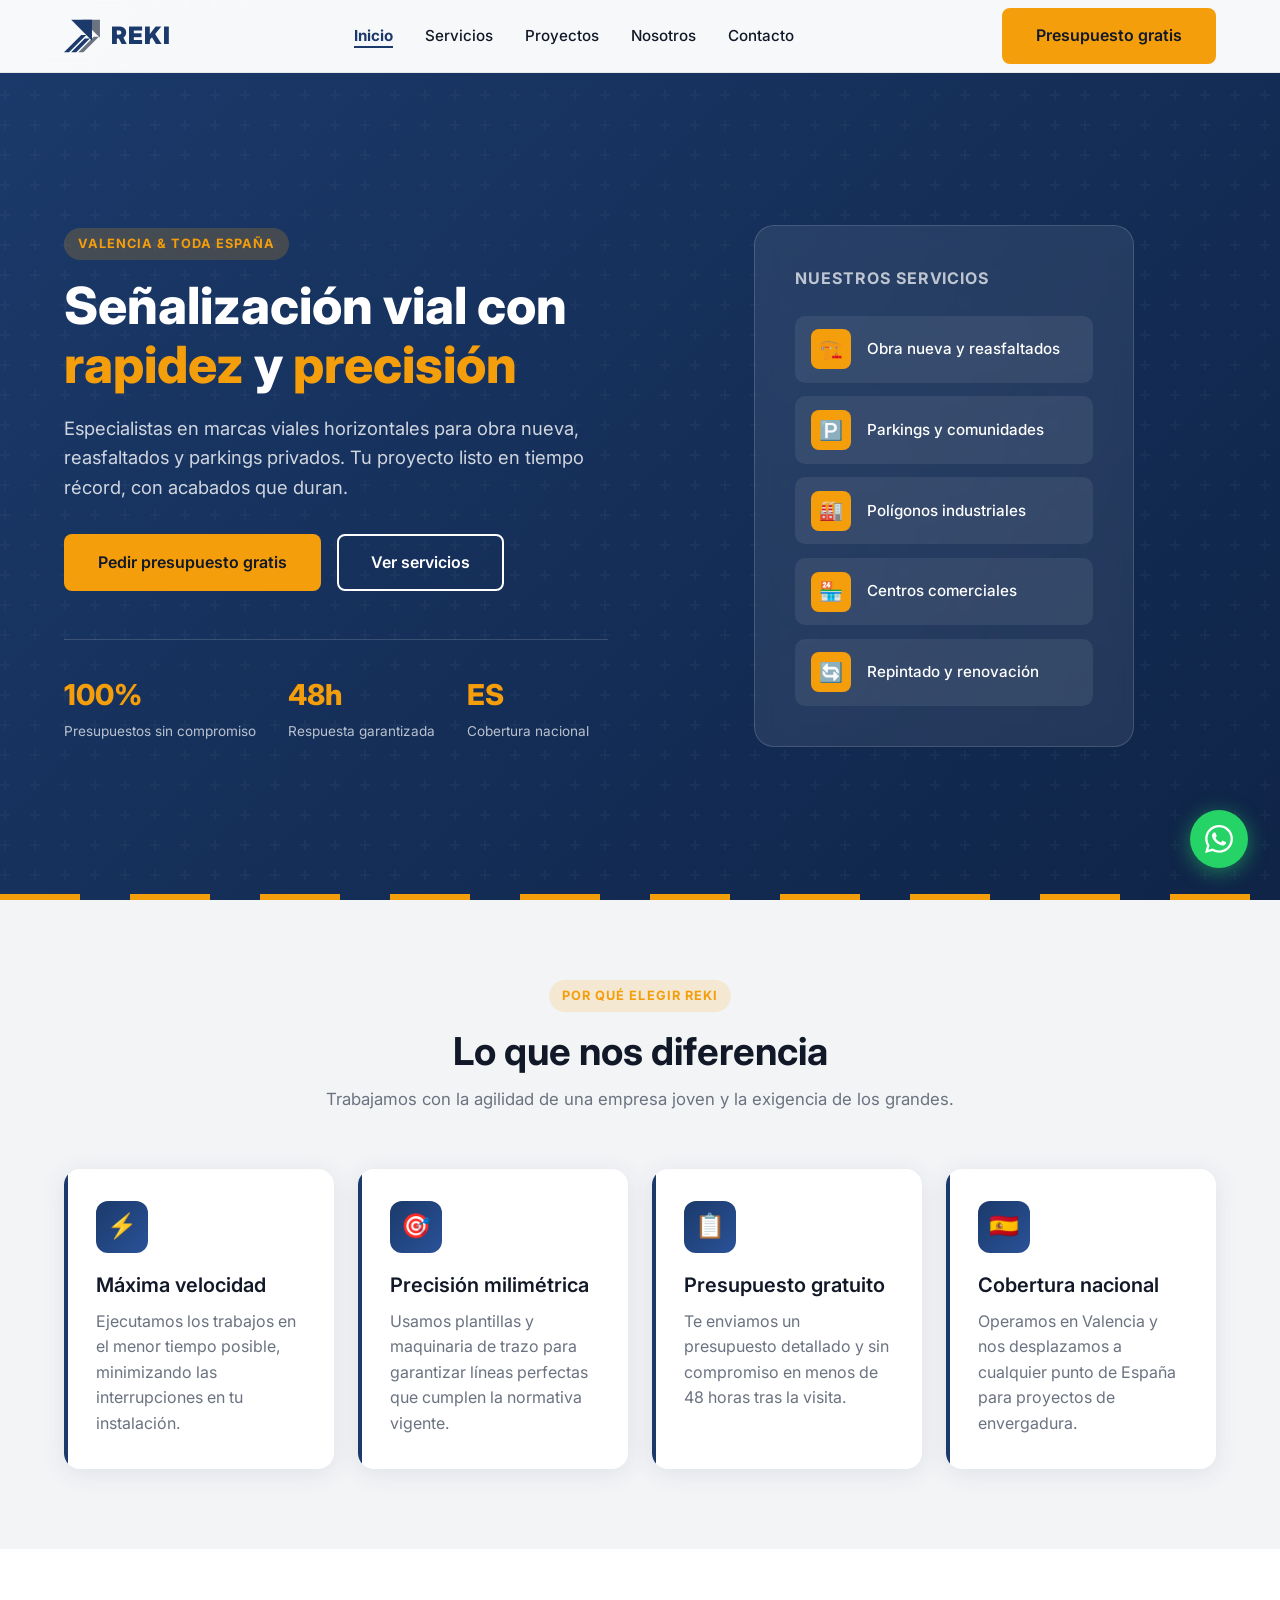
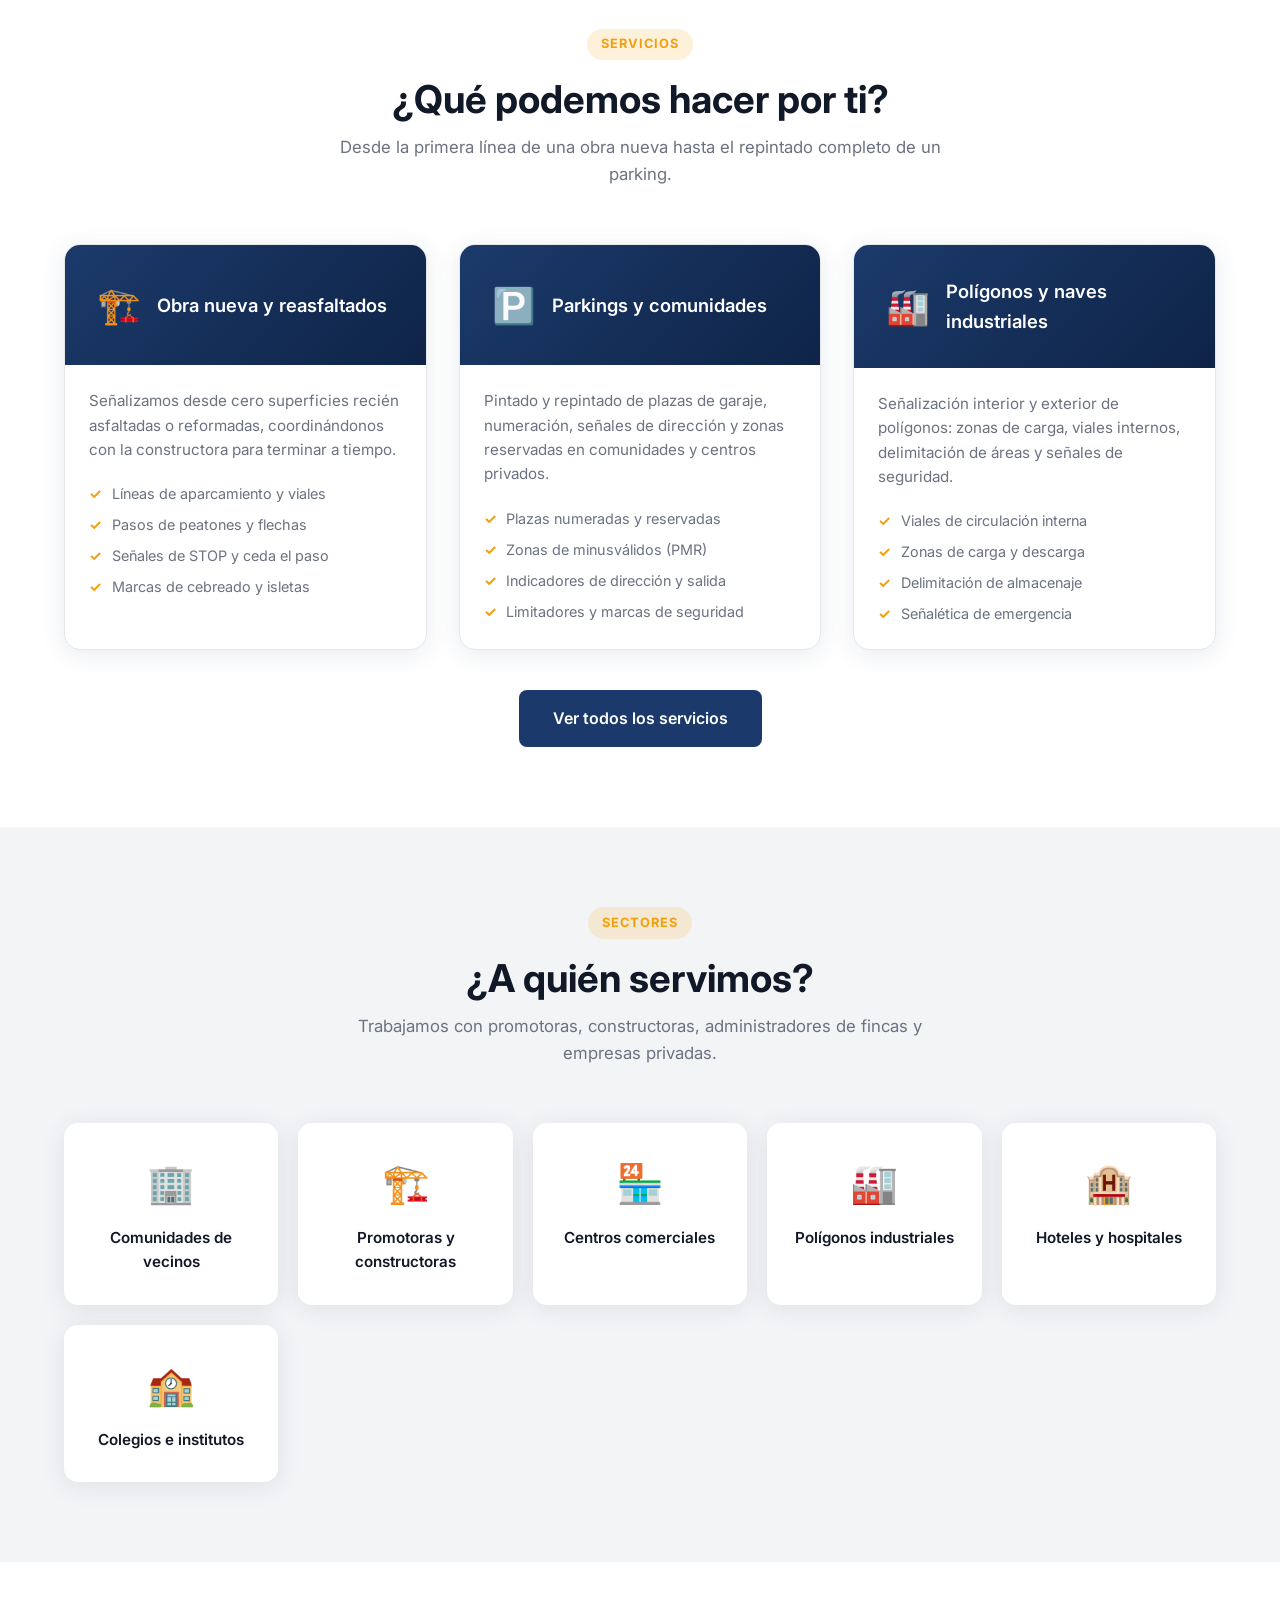
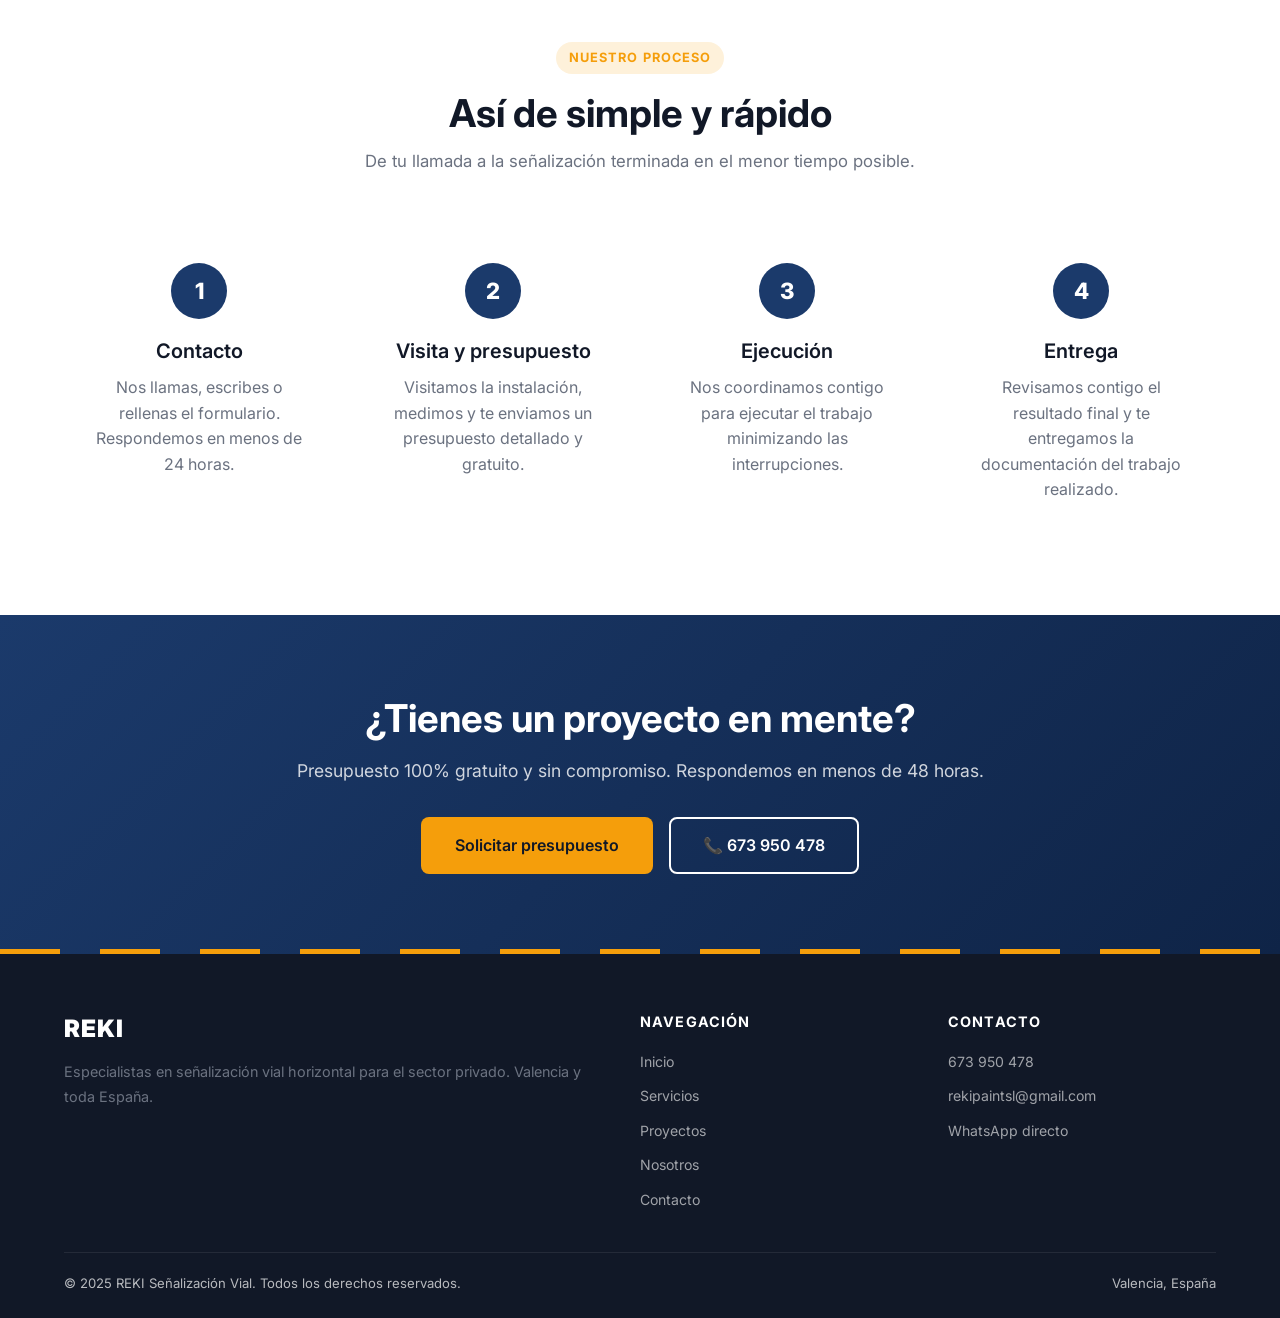
==== index.html @ 534599a2 "Fix contact email to rekipaintsl@gmail.com https://claude.ai/code/session_01F76pGfScnEAjTYHgqrXRQe" ====
<!DOCTYPE html>
<html lang="es">
<head>
  <meta charset="UTF-8" />
  <meta name="viewport" content="width=device-width, initial-scale=1.0" />

  <!-- SEO Principal -->
  <title>REKI | Señalización Vial Valencia y España – Rapidez y Profesionalidad</title>
  <meta name="description" content="Empresa especializada en señalización vial horizontal, pintado de parkings, marcas viales en obra nueva y reasfaltados. Presupuesto gratuito. Valencia y toda España." />
  <meta name="keywords" content="señalización vial Valencia, pintado parkings, marcas viales obra nueva, señalización horizontal, pintura vial Valencia, REKI" />
  <meta name="author" content="REKI Señalización Vial" />
  <link rel="canonical" href="https://rekipaint.es/" />

  <!-- Open Graph -->
  <meta property="og:title" content="REKI | Señalización Vial – Rapidez y Profesionalidad" />
  <meta property="og:description" content="Señalización vial horizontal para obra nueva, parkings y polígonos. Presupuesto gratuito sin compromiso." />
  <meta property="og:type" content="website" />
  <meta property="og:url" content="https://rekipaint.es/" />
  <meta property="og:image" content="https://rekipaint.es/img/og-image.jpg" />

  <!-- Schema.org LocalBusiness -->
  <script type="application/ld+json">
  {
    "@context": "https://schema.org",
    "@type": "LocalBusiness",
    "name": "REKI Señalización Vial",
    "description": "Empresa especializada en señalización vial horizontal, marcas viales en obra nueva y parkings privados.",
    "url": "https://rekipaint.es",
    "telephone": "+34673950478",
    "email": "rekipaintsl@gmail.com",
    "address": {
      "@type": "PostalAddress",
      "addressLocality": "Valencia",
      "addressCountry": "ES"
    },
    "areaServed": ["Valencia", "España"],
    "serviceType": ["Señalización vial horizontal", "Pintado de parkings", "Marcas viales obra nueva"]
  }
  </script>

  <link rel="stylesheet" href="css/styles.css" />
  <link rel="preconnect" href="https://fonts.googleapis.com" />
  <link rel="preconnect" href="https://fonts.gstatic.com" crossorigin />
  <link href="https://fonts.googleapis.com/css2?family=Inter:wght@400;500;600;700;800;900&display=swap" rel="stylesheet" />
</head>
<body>

  <!-- ============ NAVBAR ============ -->
  <nav class="navbar" role="navigation" aria-label="Navegación principal">
    <div class="container">
      <div class="navbar__inner">
        <a href="index.html" class="navbar__logo" aria-label="REKI Inicio">
          <img src="img/logo-icon.svg" alt="Logo REKI" />
          <span>REKI</span>
        </a>
        <ul class="navbar__links" role="list">
          <li><a href="index.html">Inicio</a></li>
          <li><a href="servicios.html">Servicios</a></li>
          <li><a href="proyectos.html">Proyectos</a></li>
          <li><a href="sobre-nosotros.html">Nosotros</a></li>
          <li><a href="contacto.html">Contacto</a></li>
        </ul>
        <a href="contacto.html" class="btn btn-primary navbar__cta">Presupuesto gratis</a>
        <button class="navbar__toggle" aria-label="Abrir menú" aria-expanded="false">
          <span></span><span></span><span></span>
        </button>
      </div>
    </div>
  </nav>

  <!-- ============ HERO ============ -->
  <header class="hero" id="inicio">
    <div class="container">
      <div class="hero__content">
        <div class="hero__text">
          <span class="badge">Valencia &amp; toda España</span>
          <h1>Señalización vial con <em>rapidez</em> y <em>precisión</em></h1>
          <p>
            Especialistas en marcas viales horizontales para obra nueva, reasfaltados
            y parkings privados. Tu proyecto listo en tiempo récord, con acabados que duran.
          </p>
          <div class="hero__buttons">
            <a href="contacto.html" class="btn btn-primary">Pedir presupuesto gratis</a>
            <a href="servicios.html" class="btn btn-outline">Ver servicios</a>
          </div>
          <div class="hero__stats">
            <div class="hero__stat">
              <strong>100%</strong>
              <span>Presupuestos sin compromiso</span>
            </div>
            <div class="hero__stat">
              <strong>48h</strong>
              <span>Respuesta garantizada</span>
            </div>
            <div class="hero__stat">
              <strong>ES</strong>
              <span>Cobertura nacional</span>
            </div>
          </div>
        </div>

        <div class="hero__visual" aria-hidden="true">
          <div class="hero__card">
            <p class="hero__card-title">Nuestros servicios</p>
            <div class="hero__card-items">
              <div class="hero__card-item">
                <div class="icon">🏗️</div>
                Obra nueva y reasfaltados
              </div>
              <div class="hero__card-item">
                <div class="icon">🅿️</div>
                Parkings y comunidades
              </div>
              <div class="hero__card-item">
                <div class="icon">🏭</div>
                Polígonos industriales
              </div>
              <div class="hero__card-item">
                <div class="icon">🏪</div>
                Centros comerciales
              </div>
              <div class="hero__card-item">
                <div class="icon">🔄</div>
                Repintado y renovación
              </div>
            </div>
          </div>
        </div>
      </div>
    </div>
  </header>

  <!-- ============ POR QUÉ REKI ============ -->
  <section class="diferenciadores" aria-labelledby="dif-title">
    <div class="container">
      <div class="section-header">
        <span class="badge">Por qué elegir REKI</span>
        <h2 id="dif-title">Lo que nos diferencia</h2>
        <p>Trabajamos con la agilidad de una empresa joven y la exigencia de los grandes.</p>
      </div>
      <div class="dif-grid">
        <div class="dif-card">
          <div class="dif-card__icon">⚡</div>
          <h3>Máxima velocidad</h3>
          <p>Ejecutamos los trabajos en el menor tiempo posible, minimizando las interrupciones en tu instalación.</p>
        </div>
        <div class="dif-card">
          <div class="dif-card__icon">🎯</div>
          <h3>Precisión milimétrica</h3>
          <p>Usamos plantillas y maquinaria de trazo para garantizar líneas perfectas que cumplen la normativa vigente.</p>
        </div>
        <div class="dif-card">
          <div class="dif-card__icon">📋</div>
          <h3>Presupuesto gratuito</h3>
          <p>Te enviamos un presupuesto detallado y sin compromiso en menos de 48 horas tras la visita.</p>
        </div>
        <div class="dif-card">
          <div class="dif-card__icon">🇪🇸</div>
          <h3>Cobertura nacional</h3>
          <p>Operamos en Valencia y nos desplazamos a cualquier punto de España para proyectos de envergadura.</p>
        </div>
      </div>
    </div>
  </section>

  <!-- ============ SERVICIOS (resumen) ============ -->
  <section aria-labelledby="serv-title">
    <div class="container">
      <div class="section-header">
        <span class="badge">Servicios</span>
        <h2 id="serv-title">¿Qué podemos hacer por ti?</h2>
        <p>Desde la primera línea de una obra nueva hasta el repintado completo de un parking.</p>
      </div>
      <div class="servicios-grid">
        <article class="servicio-card">
          <div class="servicio-card__header">
            <div class="icon">🏗️</div>
            <h3>Obra nueva y reasfaltados</h3>
          </div>
          <div class="servicio-card__body">
            <p>Señalizamos desde cero superficies recién asfaltadas o reformadas, coordinándonos con la constructora para terminar a tiempo.</p>
            <ul class="servicio-card__list">
              <li>Líneas de aparcamiento y viales</li>
              <li>Pasos de peatones y flechas</li>
              <li>Señales de STOP y ceda el paso</li>
              <li>Marcas de cebreado y isletas</li>
            </ul>
          </div>
        </article>
        <article class="servicio-card">
          <div class="servicio-card__header">
            <div class="icon">🅿️</div>
            <h3>Parkings y comunidades</h3>
          </div>
          <div class="servicio-card__body">
            <p>Pintado y repintado de plazas de garaje, numeración, señales de dirección y zonas reservadas en comunidades y centros privados.</p>
            <ul class="servicio-card__list">
              <li>Plazas numeradas y reservadas</li>
              <li>Zonas de minusválidos (PMR)</li>
              <li>Indicadores de dirección y salida</li>
              <li>Limitadores y marcas de seguridad</li>
            </ul>
          </div>
        </article>
        <article class="servicio-card">
          <div class="servicio-card__header">
            <div class="icon">🏭</div>
            <h3>Polígonos y naves industriales</h3>
          </div>
          <div class="servicio-card__body">
            <p>Señalización interior y exterior de polígonos: zonas de carga, viales internos, delimitación de áreas y señales de seguridad.</p>
            <ul class="servicio-card__list">
              <li>Viales de circulación interna</li>
              <li>Zonas de carga y descarga</li>
              <li>Delimitación de almacenaje</li>
              <li>Señalética de emergencia</li>
            </ul>
          </div>
        </article>
      </div>
      <div class="text-center" style="margin-top:2.5rem;">
        <a href="servicios.html" class="btn btn-azul">Ver todos los servicios</a>
      </div>
    </div>
  </section>

  <!-- ============ SECTORES ============ -->
  <section class="sectores" aria-labelledby="sect-title">
    <div class="container">
      <div class="section-header">
        <span class="badge">Sectores</span>
        <h2 id="sect-title">¿A quién servimos?</h2>
        <p>Trabajamos con promotoras, constructoras, administradores de fincas y empresas privadas.</p>
      </div>
      <div class="sectores-grid">
        <div class="sector-item">
          <div class="icon">🏢</div>
          <h4>Comunidades de vecinos</h4>
        </div>
        <div class="sector-item">
          <div class="icon">🏗️</div>
          <h4>Promotoras y constructoras</h4>
        </div>
        <div class="sector-item">
          <div class="icon">🏪</div>
          <h4>Centros comerciales</h4>
        </div>
        <div class="sector-item">
          <div class="icon">🏭</div>
          <h4>Polígonos industriales</h4>
        </div>
        <div class="sector-item">
          <div class="icon">🏨</div>
          <h4>Hoteles y hospitales</h4>
        </div>
        <div class="sector-item">
          <div class="icon">🏫</div>
          <h4>Colegios e institutos</h4>
        </div>
      </div>
    </div>
  </section>

  <!-- ============ CÓMO TRABAJAMOS ============ -->
  <section aria-labelledby="proceso-title">
    <div class="container">
      <div class="section-header">
        <span class="badge">Nuestro proceso</span>
        <h2 id="proceso-title">Así de simple y rápido</h2>
        <p>De tu llamada a la señalización terminada en el menor tiempo posible.</p>
      </div>
      <div class="proceso-steps">
        <div class="paso">
          <div class="paso__num">1</div>
          <h3>Contacto</h3>
          <p>Nos llamas, escribes o rellenas el formulario. Respondemos en menos de 24 horas.</p>
        </div>
        <div class="paso">
          <div class="paso__num">2</div>
          <h3>Visita y presupuesto</h3>
          <p>Visitamos la instalación, medimos y te enviamos un presupuesto detallado y gratuito.</p>
        </div>
        <div class="paso">
          <div class="paso__num">3</div>
          <h3>Ejecución</h3>
          <p>Nos coordinamos contigo para ejecutar el trabajo minimizando las interrupciones.</p>
        </div>
        <div class="paso">
          <div class="paso__num">4</div>
          <h3>Entrega</h3>
          <p>Revisamos contigo el resultado final y te entregamos la documentación del trabajo realizado.</p>
        </div>
      </div>
    </div>
  </section>

  <!-- ============ CTA ============ -->
  <section class="cta-banner" aria-labelledby="cta-title">
    <div class="container">
      <h2 id="cta-title">¿Tienes un proyecto en mente?</h2>
      <p>Presupuesto 100% gratuito y sin compromiso. Respondemos en menos de 48 horas.</p>
      <div class="cta-banner__buttons">
        <a href="contacto.html" class="btn btn-primary">Solicitar presupuesto</a>
        <a href="tel:+34673950478" class="btn btn-outline">📞 673 950 478</a>
      </div>
    </div>
  </section>

  <!-- ============ FOOTER ============ -->
  <footer class="footer" role="contentinfo">
    <div class="container">
      <div class="footer__grid">
        <div class="footer__brand">
          <div class="logo">REKI</div>
          <p>Especialistas en señalización vial horizontal para el sector privado. Valencia y toda España.</p>
        </div>
        <div>
          <h4>Navegación</h4>
          <ul>
            <li><a href="index.html">Inicio</a></li>
            <li><a href="servicios.html">Servicios</a></li>
            <li><a href="proyectos.html">Proyectos</a></li>
            <li><a href="sobre-nosotros.html">Nosotros</a></li>
            <li><a href="contacto.html">Contacto</a></li>
          </ul>
        </div>
        <div>
          <h4>Contacto</h4>
          <ul>
            <li><a href="tel:+34673950478">673 950 478</a></li>
            <li><a href="mailto:rekipaintsl@gmail.com">rekipaintsl@gmail.com</a></li>
            <li><a href="https://wa.me/34673950478" target="_blank" rel="noopener">WhatsApp directo</a></li>
          </ul>
        </div>
      </div>
      <div class="footer__bottom">
        <span>© 2025 REKI Señalización Vial. Todos los derechos reservados.</span>
        <span>Valencia, España</span>
      </div>
    </div>
  </footer>

  <!-- WhatsApp flotante -->
  <a href="https://wa.me/34673950478?text=Hola%2C%20me%20gustaría%20pedir%20información%20sobre%20señalización%20vial"
     class="whatsapp-float"
     target="_blank"
     rel="noopener"
     aria-label="Contactar por WhatsApp">
    <svg xmlns="http://www.w3.org/2000/svg" width="28" height="28" viewBox="0 0 24 24" fill="currentColor">
      <path d="M17.472 14.382c-.297-.149-1.758-.867-2.03-.967-.273-.099-.471-.148-.67.15-.197.297-.767.966-.94 1.164-.173.199-.347.223-.644.075-.297-.15-1.255-.463-2.39-1.475-.883-.788-1.48-1.761-1.653-2.059-.173-.297-.018-.458.13-.606.134-.133.298-.347.446-.52.149-.174.198-.298.298-.497.099-.198.05-.371-.025-.52-.075-.149-.669-1.612-.916-2.207-.242-.579-.487-.5-.669-.51-.173-.008-.371-.01-.57-.01-.198 0-.52.074-.792.372-.272.297-1.04 1.016-1.04 2.479 0 1.462 1.065 2.875 1.213 3.074.149.198 2.096 3.2 5.077 4.487.709.306 1.262.489 1.694.625.712.227 1.36.195 1.871.118.571-.085 1.758-.719 2.006-1.413.248-.694.248-1.289.173-1.413-.074-.124-.272-.198-.57-.347m-5.421 7.403h-.004a9.87 9.87 0 01-5.031-1.378l-.361-.214-3.741.982.998-3.648-.235-.374a9.86 9.86 0 01-1.51-5.26c.001-5.45 4.436-9.884 9.888-9.884 2.64 0 5.122 1.03 6.988 2.898a9.825 9.825 0 012.893 6.994c-.003 5.45-4.437 9.884-9.885 9.884m8.413-18.297A11.815 11.815 0 0012.05 0C5.495 0 .16 5.335.157 11.892c0 2.096.547 4.142 1.588 5.945L.057 24l6.305-1.654a11.882 11.882 0 005.683 1.448h.005c6.554 0 11.89-5.335 11.893-11.893a11.821 11.821 0 00-3.48-8.413z"/>
    </svg>
  </a>

  <script src="js/main.js"></script>
</body>
</html>
---- css/styles.css ----
/* ============================================
   REKI - Señalización Vial | Estilos Globales
   ============================================ */

:root {
  --azul:       #1B3A6B;
  --azul-claro: #2a5298;
  --gris:       #6B7280;
  --gris-claro: #F3F4F6;
  --gris-medio: #E5E7EB;
  --blanco:     #FFFFFF;
  --negro:      #111827;
  --acento:     #F59E0B;
  --sombra:     0 4px 24px rgba(27,58,107,0.10);
}

*, *::before, *::after { box-sizing: border-box; margin: 0; padding: 0; }

html { scroll-behavior: smooth; }

body {
  font-family: 'Inter', 'Segoe UI', Arial, sans-serif;
  color: var(--negro);
  background: var(--blanco);
  line-height: 1.6;
}

a { text-decoration: none; color: inherit; }
img { max-width: 100%; display: block; }
ul { list-style: none; }

/* ---- TIPOGRAFÍA ---- */
h1 { font-size: clamp(2rem, 5vw, 3.2rem); font-weight: 800; line-height: 1.15; }
h2 { font-size: clamp(1.6rem, 4vw, 2.4rem); font-weight: 700; line-height: 1.2; }
h3 { font-size: 1.25rem; font-weight: 600; }
p  { color: var(--gris); }

.text-azul   { color: var(--azul); }
.text-acento { color: var(--acento); }
.text-center { text-align: center; }

/* ---- CONTENEDOR ---- */
.container {
  max-width: 1200px;
  margin: 0 auto;
  padding: 0 1.5rem;
}

/* ---- BOTONES ---- */
.btn {
  display: inline-flex;
  align-items: center;
  gap: .5rem;
  padding: .85rem 2rem;
  border-radius: 8px;
  font-size: 1rem;
  font-weight: 600;
  cursor: pointer;
  transition: all .25s ease;
  border: 2px solid transparent;
}
.btn-primary {
  background: var(--acento);
  color: var(--negro);
}
.btn-primary:hover {
  background: #d97706;
  transform: translateY(-2px);
  box-shadow: 0 6px 20px rgba(245,158,11,.35);
}
.btn-outline {
  background: transparent;
  border-color: var(--blanco);
  color: var(--blanco);
}
.btn-outline:hover {
  background: var(--blanco);
  color: var(--azul);
}
.btn-azul {
  background: var(--azul);
  color: var(--blanco);
}
.btn-azul:hover {
  background: var(--azul-claro);
  transform: translateY(-2px);
  box-shadow: var(--sombra);
}

/* ---- BADGE ---- */
.badge {
  display: inline-block;
  background: rgba(245,158,11,.15);
  color: var(--acento);
  font-size: .8rem;
  font-weight: 700;
  letter-spacing: .08em;
  text-transform: uppercase;
  padding: .35rem .85rem;
  border-radius: 999px;
  margin-bottom: 1rem;
}

/* ============================================
   NAVBAR
   ============================================ */
.navbar {
  position: fixed;
  top: 0; left: 0; right: 0;
  z-index: 1000;
  background: rgba(255,255,255,.97);
  backdrop-filter: blur(10px);
  border-bottom: 1px solid var(--gris-medio);
  transition: box-shadow .3s;
}
.navbar.scrolled { box-shadow: var(--sombra); }

.navbar__inner {
  display: flex;
  align-items: center;
  justify-content: space-between;
  height: 72px;
}

.navbar__logo {
  display: flex;
  align-items: center;
  gap: .6rem;
}
.navbar__logo img { height: 36px; width: auto; }
.navbar__logo span {
  font-size: 1.5rem;
  font-weight: 900;
  color: var(--azul);
  letter-spacing: .04em;
}

.navbar__links {
  display: flex;
  gap: 2rem;
  align-items: center;
}
.navbar__links a {
  font-size: .95rem;
  font-weight: 500;
  color: var(--negro);
  position: relative;
  padding-bottom: 3px;
}
.navbar__links a::after {
  content: '';
  position: absolute;
  bottom: 0; left: 0;
  width: 0; height: 2px;
  background: var(--azul);
  transition: width .25s;
}
.navbar__links a:hover::after,
.navbar__links a.active::after { width: 100%; }
.navbar__links a.active { color: var(--azul); font-weight: 700; }

.navbar__cta { margin-left: 1.5rem; }

/* Hamburger */
.navbar__toggle {
  display: none;
  flex-direction: column;
  gap: 5px;
  cursor: pointer;
  padding: 6px;
}
.navbar__toggle span {
  display: block;
  width: 26px; height: 2.5px;
  background: var(--azul);
  border-radius: 2px;
  transition: all .3s;
}
.navbar__toggle.open span:nth-child(1) { transform: translateY(7.5px) rotate(45deg); }
.navbar__toggle.open span:nth-child(2) { opacity: 0; }
.navbar__toggle.open span:nth-child(3) { transform: translateY(-7.5px) rotate(-45deg); }

/* ============================================
   HERO
   ============================================ */
.hero {
  min-height: 100vh;
  display: flex;
  align-items: center;
  background: linear-gradient(135deg, var(--azul) 0%, #0f2447 100%);
  position: relative;
  overflow: hidden;
  padding-top: 72px;
}

.hero::before {
  content: '';
  position: absolute;
  inset: 0;
  background: url("data:image/svg+xml,%3Csvg width='60' height='60' viewBox='0 0 60 60' xmlns='http://www.w3.org/2000/svg'%3E%3Cg fill='none' fill-rule='evenodd'%3E%3Cg fill='%23ffffff' fill-opacity='0.03'%3E%3Cpath d='M36 34v-4h-2v4h-4v2h4v4h2v-4h4v-2h-4zm0-30V0h-2v4h-4v2h4v4h2V6h4V4h-4zM6 34v-4H4v4H0v2h4v4h2v-4h4v-2H6zM6 4V0H4v4H0v2h4v4h2V6h4V4H6z'/%3E%3C/g%3E%3C/g%3E%3C/svg%3E");
}

/* Líneas decorativas tipo carretera */
.hero::after {
  content: '';
  position: absolute;
  bottom: 0; left: 0; right: 0;
  height: 6px;
  background: repeating-linear-gradient(
    90deg,
    var(--acento) 0px,
    var(--acento) 80px,
    transparent 80px,
    transparent 130px
  );
}

.hero__content {
  position: relative;
  z-index: 1;
  display: grid;
  grid-template-columns: 1fr 1fr;
  gap: 4rem;
  align-items: center;
  padding: 5rem 0;
}

.hero__text .badge { background: rgba(245,158,11,.2); color: var(--acento); }

.hero__text h1 {
  color: var(--blanco);
  margin-bottom: 1.25rem;
}
.hero__text h1 em {
  font-style: normal;
  color: var(--acento);
}

.hero__text p {
  color: rgba(255,255,255,.8);
  font-size: 1.15rem;
  margin-bottom: 2rem;
  max-width: 520px;
}

.hero__buttons { display: flex; gap: 1rem; flex-wrap: wrap; }

.hero__stats {
  display: flex;
  gap: 2rem;
  margin-top: 3rem;
  padding-top: 2rem;
  border-top: 1px solid rgba(255,255,255,.15);
}
.hero__stat strong {
  display: block;
  font-size: 1.8rem;
  font-weight: 800;
  color: var(--acento);
}
.hero__stat span {
  font-size: .85rem;
  color: rgba(255,255,255,.7);
}

.hero__visual {
  display: flex;
  justify-content: center;
  align-items: center;
}

.hero__card {
  background: rgba(255,255,255,.08);
  border: 1px solid rgba(255,255,255,.15);
  border-radius: 20px;
  padding: 2.5rem;
  backdrop-filter: blur(10px);
  width: 100%;
  max-width: 380px;
}
.hero__card-title {
  color: var(--blanco);
  font-size: 1rem;
  font-weight: 700;
  margin-bottom: 1.5rem;
  text-transform: uppercase;
  letter-spacing: .06em;
  opacity: .7;
}
.hero__card-items { display: flex; flex-direction: column; gap: .85rem; }
.hero__card-item {
  display: flex;
  align-items: center;
  gap: 1rem;
  background: rgba(255,255,255,.07);
  border-radius: 10px;
  padding: .85rem 1rem;
  color: var(--blanco);
  font-weight: 500;
  font-size: .95rem;
}
.hero__card-item .icon {
  width: 40px; height: 40px;
  background: var(--acento);
  border-radius: 8px;
  display: flex;
  align-items: center;
  justify-content: center;
  font-size: 1.2rem;
  flex-shrink: 0;
}

/* ============================================
   SECCIONES GENÉRICAS
   ============================================ */
section { padding: 5rem 0; }

.section-header {
  text-align: center;
  max-width: 640px;
  margin: 0 auto 3.5rem;
}
.section-header p {
  font-size: 1.05rem;
  margin-top: .75rem;
}

/* ============================================
   DIFERENCIADORES / POR QUÉ REKI
   ============================================ */
.diferenciadores {
  background: var(--gris-claro);
}

.dif-grid {
  display: grid;
  grid-template-columns: repeat(auto-fit, minmax(240px, 1fr));
  gap: 1.5rem;
}

.dif-card {
  background: var(--blanco);
  border-radius: 16px;
  padding: 2rem;
  box-shadow: var(--sombra);
  transition: transform .25s, box-shadow .25s;
  position: relative;
  overflow: hidden;
}
.dif-card::before {
  content: '';
  position: absolute;
  top: 0; left: 0;
  width: 4px; height: 100%;
  background: var(--azul);
  transition: width .25s;
}
.dif-card:hover { transform: translateY(-4px); box-shadow: 0 12px 36px rgba(27,58,107,.15); }
.dif-card:hover::before { width: 6px; }

.dif-card__icon {
  width: 52px; height: 52px;
  background: linear-gradient(135deg, var(--azul), var(--azul-claro));
  border-radius: 12px;
  display: flex;
  align-items: center;
  justify-content: center;
  font-size: 1.5rem;
  margin-bottom: 1rem;
}
.dif-card h3 { margin-bottom: .5rem; color: var(--negro); }

/* ============================================
   SERVICIOS
   ============================================ */
.servicios-grid {
  display: grid;
  grid-template-columns: repeat(auto-fit, minmax(280px, 1fr));
  gap: 2rem;
}

.servicio-card {
  border-radius: 16px;
  overflow: hidden;
  box-shadow: var(--sombra);
  transition: transform .25s, box-shadow .25s;
  background: var(--blanco);
  border: 1px solid var(--gris-medio);
}
.servicio-card:hover {
  transform: translateY(-6px);
  box-shadow: 0 16px 48px rgba(27,58,107,.15);
}

.servicio-card__header {
  background: linear-gradient(135deg, var(--azul) 0%, #0f2447 100%);
  padding: 2rem;
  display: flex;
  align-items: center;
  gap: 1rem;
}
.servicio-card__header .icon {
  font-size: 2.2rem;
}
.servicio-card__header h3 {
  color: var(--blanco);
  font-size: 1.15rem;
}

.servicio-card__body { padding: 1.5rem; }
.servicio-card__body p { margin-bottom: 1.25rem; font-size: .95rem; }
.servicio-card__list { display: flex; flex-direction: column; gap: .5rem; }
.servicio-card__list li {
  display: flex;
  align-items: center;
  gap: .6rem;
  font-size: .9rem;
  color: var(--gris);
}
.servicio-card__list li::before {
  content: '✓';
  color: var(--acento);
  font-weight: 700;
  flex-shrink: 0;
}

/* ============================================
   SECTORES
   ============================================ */
.sectores { background: var(--gris-claro); }

.sectores-grid {
  display: grid;
  grid-template-columns: repeat(auto-fit, minmax(180px, 1fr));
  gap: 1.25rem;
}
.sector-item {
  background: var(--blanco);
  border-radius: 14px;
  padding: 1.75rem 1.25rem;
  text-align: center;
  box-shadow: var(--sombra);
  transition: transform .2s;
  border: 2px solid transparent;
}
.sector-item:hover {
  transform: translateY(-4px);
  border-color: var(--azul);
}
.sector-item .icon { font-size: 2.4rem; margin-bottom: .75rem; }
.sector-item h4 { font-size: .95rem; color: var(--negro); font-weight: 600; }

/* ============================================
   PROCESO / CÓMO TRABAJAMOS
   ============================================ */
.proceso-steps {
  display: grid;
  grid-template-columns: repeat(auto-fit, minmax(200px, 1fr));
  gap: 1.5rem;
  position: relative;
}

.paso {
  text-align: center;
  padding: 2rem 1.5rem;
  position: relative;
}
.paso__num {
  width: 56px; height: 56px;
  background: var(--azul);
  color: var(--blanco);
  font-size: 1.4rem;
  font-weight: 800;
  border-radius: 50%;
  display: flex;
  align-items: center;
  justify-content: center;
  margin: 0 auto 1rem;
}
.paso h3 { margin-bottom: .5rem; }

/* ============================================
   CTA BANNER
   ============================================ */
.cta-banner {
  background: linear-gradient(135deg, var(--azul) 0%, #0f2447 100%);
  color: var(--blanco);
  text-align: center;
  padding: 5rem 0;
  position: relative;
  overflow: hidden;
}
.cta-banner::before {
  content: '';
  position: absolute;
  bottom: 0; left: 0; right: 0;
  height: 5px;
  background: repeating-linear-gradient(90deg, var(--acento) 0px, var(--acento) 60px, transparent 60px, transparent 100px);
}
.cta-banner h2 { color: var(--blanco); margin-bottom: 1rem; }
.cta-banner p { color: rgba(255,255,255,.8); font-size: 1.1rem; margin-bottom: 2rem; }
.cta-banner__buttons { display: flex; gap: 1rem; justify-content: center; flex-wrap: wrap; }

/* ============================================
   GALERÍA / PROYECTOS
   ============================================ */
.galeria-grid {
  display: grid;
  grid-template-columns: repeat(auto-fit, minmax(280px, 1fr));
  gap: 1.5rem;
}
.galeria-item {
  border-radius: 14px;
  overflow: hidden;
  aspect-ratio: 4/3;
  background: var(--gris-medio);
  display: flex;
  align-items: center;
  justify-content: center;
  position: relative;
  box-shadow: var(--sombra);
}
.galeria-item img {
  width: 100%; height: 100%;
  object-fit: cover;
  transition: transform .4s;
}
.galeria-item:hover img { transform: scale(1.05); }
.galeria-placeholder {
  display: flex;
  flex-direction: column;
  align-items: center;
  justify-content: center;
  gap: .75rem;
  color: var(--gris);
  font-size: .9rem;
  height: 100%;
}
.galeria-placeholder .icon { font-size: 2.5rem; opacity: .4; }

/* ============================================
   CONTACTO
   ============================================ */
.contacto { background: var(--gris-claro); }

.contacto-grid {
  display: grid;
  grid-template-columns: 1fr 1.4fr;
  gap: 3rem;
  align-items: start;
}

.contacto-info h2 { margin-bottom: 1rem; }
.contacto-info p { margin-bottom: 2rem; }

.contacto-datos { display: flex; flex-direction: column; gap: 1.25rem; }
.contacto-dato {
  display: flex;
  align-items: center;
  gap: 1rem;
  background: var(--blanco);
  border-radius: 12px;
  padding: 1rem 1.25rem;
  box-shadow: var(--sombra);
}
.contacto-dato .icon {
  width: 44px; height: 44px;
  background: var(--azul);
  border-radius: 10px;
  display: flex;
  align-items: center;
  justify-content: center;
  font-size: 1.2rem;
  flex-shrink: 0;
}
.contacto-dato span { font-size: .85rem; color: var(--gris); display: block; }
.contacto-dato strong { color: var(--negro); font-weight: 600; }

/* Formulario */
.form-card {
  background: var(--blanco);
  border-radius: 20px;
  padding: 2.5rem;
  box-shadow: var(--sombra);
}
.form-card h3 { margin-bottom: 1.5rem; color: var(--azul); }

.form-group { margin-bottom: 1.25rem; }
.form-group label {
  display: block;
  font-size: .88rem;
  font-weight: 600;
  color: var(--negro);
  margin-bottom: .4rem;
}
.form-group input,
.form-group select,
.form-group textarea {
  width: 100%;
  padding: .75rem 1rem;
  border: 1.5px solid var(--gris-medio);
  border-radius: 8px;
  font-size: .95rem;
  font-family: inherit;
  color: var(--negro);
  background: var(--blanco);
  transition: border-color .2s, box-shadow .2s;
  outline: none;
}
.form-group input:focus,
.form-group select:focus,
.form-group textarea:focus {
  border-color: var(--azul);
  box-shadow: 0 0 0 3px rgba(27,58,107,.1);
}
.form-group textarea { resize: vertical; min-height: 120px; }
.form-row { display: grid; grid-template-columns: 1fr 1fr; gap: 1rem; }

.form-submit {
  width: 100%;
  padding: 1rem;
  font-size: 1rem;
}

.form-success {
  display: none;
  text-align: center;
  padding: 2rem;
  color: #059669;
}
.form-success .icon { font-size: 3rem; margin-bottom: 1rem; }

/* ============================================
   FOOTER
   ============================================ */
.footer {
  background: var(--negro);
  color: rgba(255,255,255,.7);
  padding: 3.5rem 0 1.5rem;
}
.footer__grid {
  display: grid;
  grid-template-columns: 2fr 1fr 1fr;
  gap: 2.5rem;
  margin-bottom: 2.5rem;
}
.footer__brand .logo {
  font-size: 1.5rem;
  font-weight: 900;
  color: var(--blanco);
  letter-spacing: .04em;
  margin-bottom: .75rem;
}
.footer__brand p { font-size: .9rem; line-height: 1.7; }

.footer h4 {
  color: var(--blanco);
  font-size: .9rem;
  font-weight: 700;
  text-transform: uppercase;
  letter-spacing: .08em;
  margin-bottom: 1rem;
}
.footer ul { display: flex; flex-direction: column; gap: .55rem; }
.footer ul a {
  font-size: .88rem;
  color: rgba(255,255,255,.6);
  transition: color .2s;
}
.footer ul a:hover { color: var(--acento); }

.footer__bottom {
  border-top: 1px solid rgba(255,255,255,.08);
  padding-top: 1.25rem;
  display: flex;
  justify-content: space-between;
  align-items: center;
  font-size: .82rem;
}

/* ============================================
   WHATSAPP FLOTANTE
   ============================================ */
.whatsapp-float {
  position: fixed;
  bottom: 2rem;
  right: 2rem;
  z-index: 999;
  background: #25D366;
  color: var(--blanco);
  width: 58px; height: 58px;
  border-radius: 50%;
  display: flex;
  align-items: center;
  justify-content: center;
  box-shadow: 0 4px 20px rgba(37,211,102,.5);
  font-size: 1.6rem;
  transition: transform .2s, box-shadow .2s;
  text-decoration: none;
}
.whatsapp-float:hover {
  transform: scale(1.1);
  box-shadow: 0 6px 28px rgba(37,211,102,.65);
}

/* ============================================
   PÁGINAS INTERIORES - HERO PEQUEÑO
   ============================================ */
.page-hero {
  background: linear-gradient(135deg, var(--azul) 0%, #0f2447 100%);
  padding: 7rem 0 3rem;
  text-align: center;
  position: relative;
  overflow: hidden;
}
.page-hero::after {
  content: '';
  position: absolute;
  bottom: 0; left: 0; right: 0;
  height: 5px;
  background: repeating-linear-gradient(90deg, var(--acento) 0px, var(--acento) 60px, transparent 60px, transparent 100px);
}
.page-hero h1 { color: var(--blanco); margin-bottom: .75rem; }
.page-hero p { color: rgba(255,255,255,.75); font-size: 1.1rem; }
.breadcrumb {
  display: flex;
  justify-content: center;
  gap: .5rem;
  font-size: .85rem;
  color: rgba(255,255,255,.5);
  margin-bottom: 1rem;
}
.breadcrumb a { color: var(--acento); }
.breadcrumb span { color: rgba(255,255,255,.4); }

/* ============================================
   RESPONSIVE
   ============================================ */
@media (max-width: 900px) {
  .hero__content { grid-template-columns: 1fr; gap: 2.5rem; }
  .hero__visual { display: none; }
  .contacto-grid { grid-template-columns: 1fr; }
  .footer__grid { grid-template-columns: 1fr 1fr; }
}

@media (max-width: 768px) {
  .navbar__links {
    display: none;
    position: absolute;
    top: 72px; left: 0; right: 0;
    background: var(--blanco);
    flex-direction: column;
    gap: 0;
    border-bottom: 1px solid var(--gris-medio);
    box-shadow: var(--sombra);
  }
  .navbar__links.open { display: flex; }
  .navbar__links a {
    padding: 1rem 1.5rem;
    border-bottom: 1px solid var(--gris-medio);
    width: 100%;
  }
  .navbar__links a::after { display: none; }
  .navbar__cta { display: none; }
  .navbar__toggle { display: flex; }

  .hero__stats { flex-wrap: wrap; gap: 1.5rem; }
  .form-row { grid-template-columns: 1fr; }
  .footer__grid { grid-template-columns: 1fr; }
  .footer__bottom { flex-direction: column; gap: .5rem; text-align: center; }
}

@media (max-width: 480px) {
  section { padding: 3.5rem 0; }
  .hero { padding-top: 72px; }
  .hero__content { padding: 3rem 0; }
  .btn { padding: .75rem 1.5rem; }
}
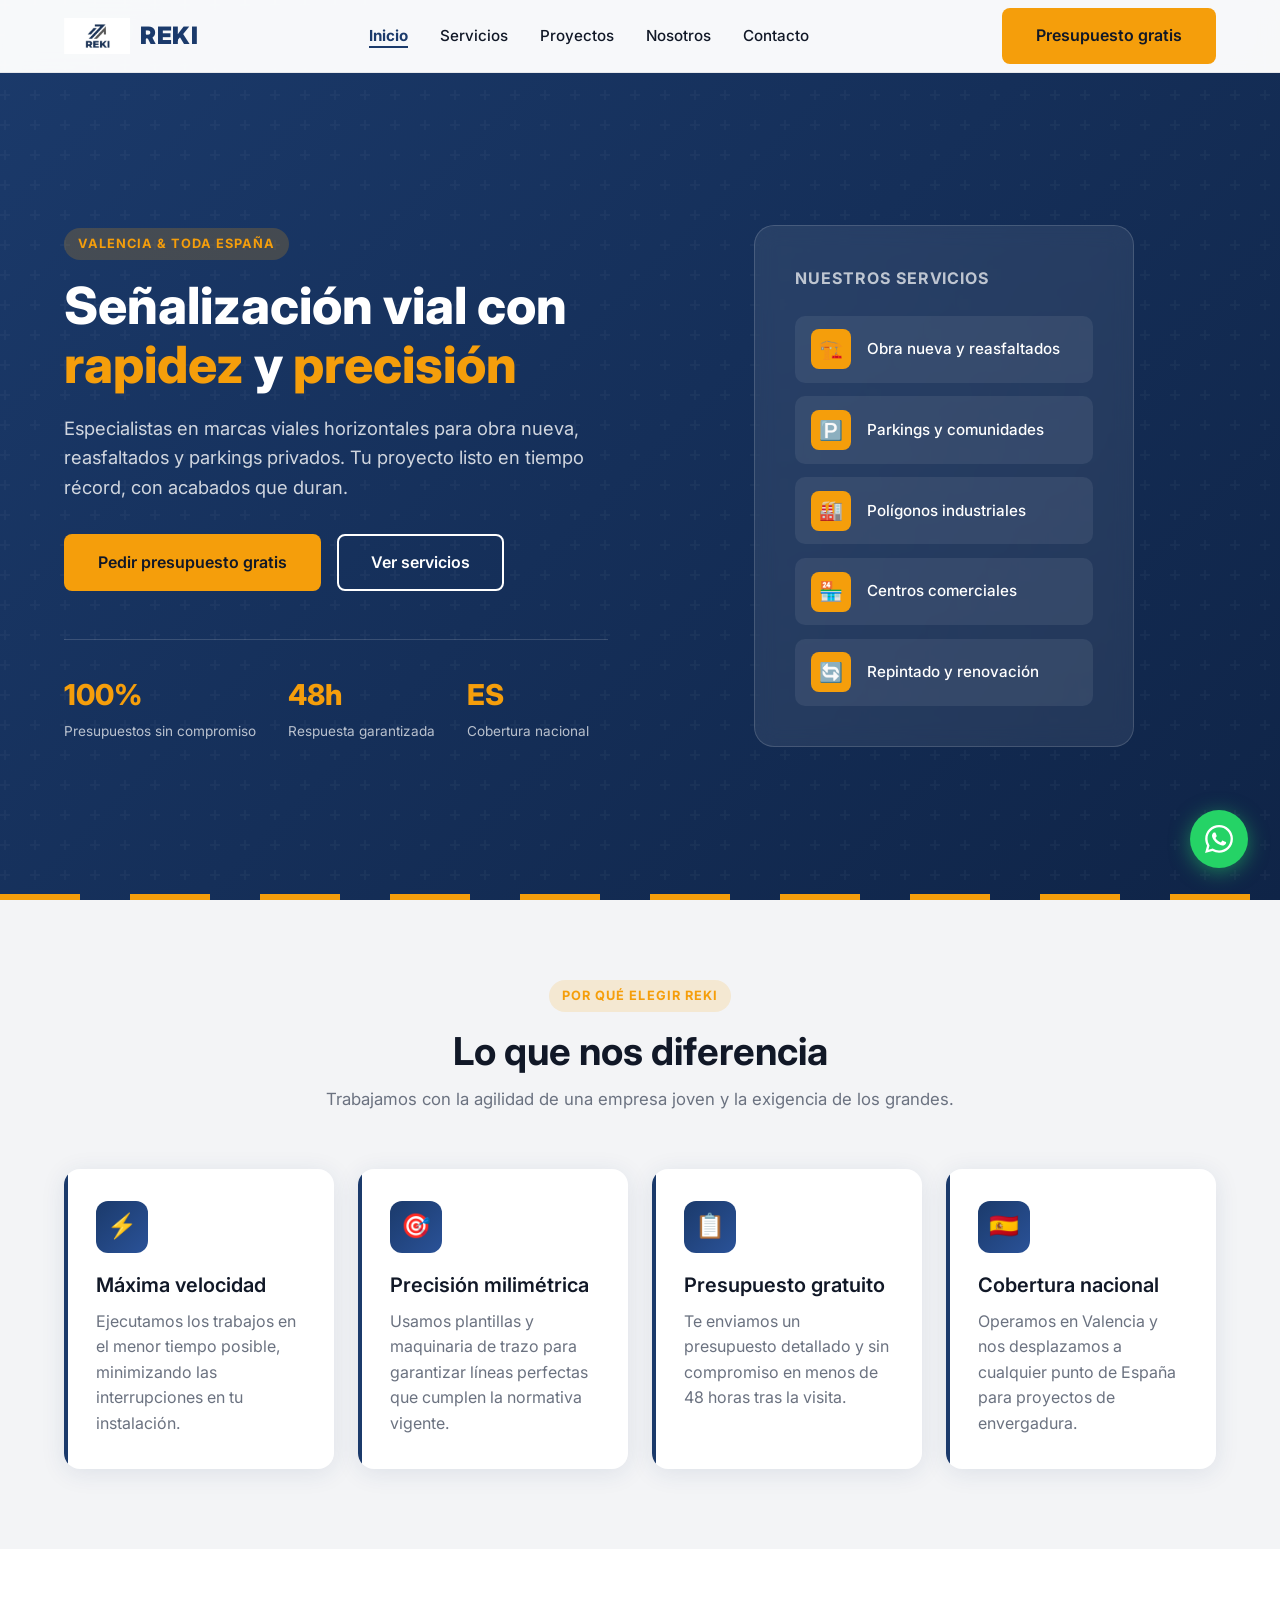
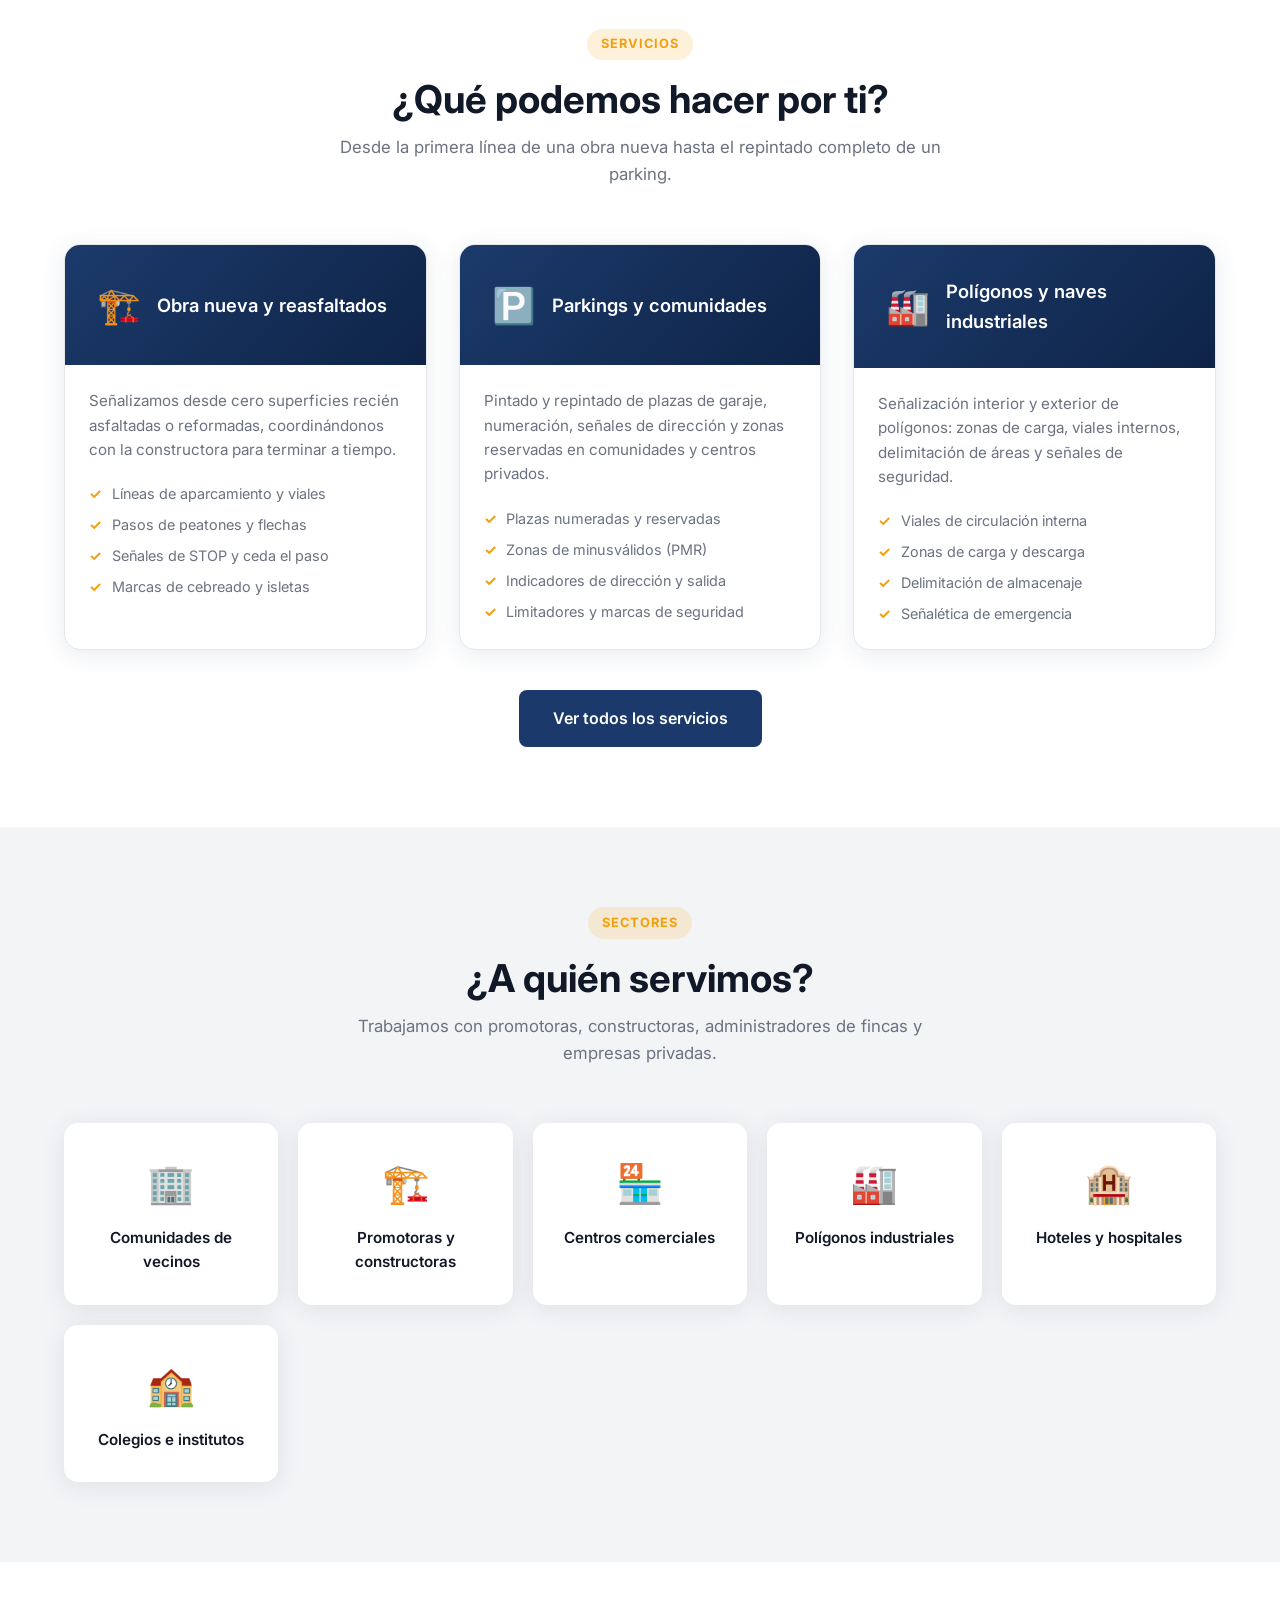
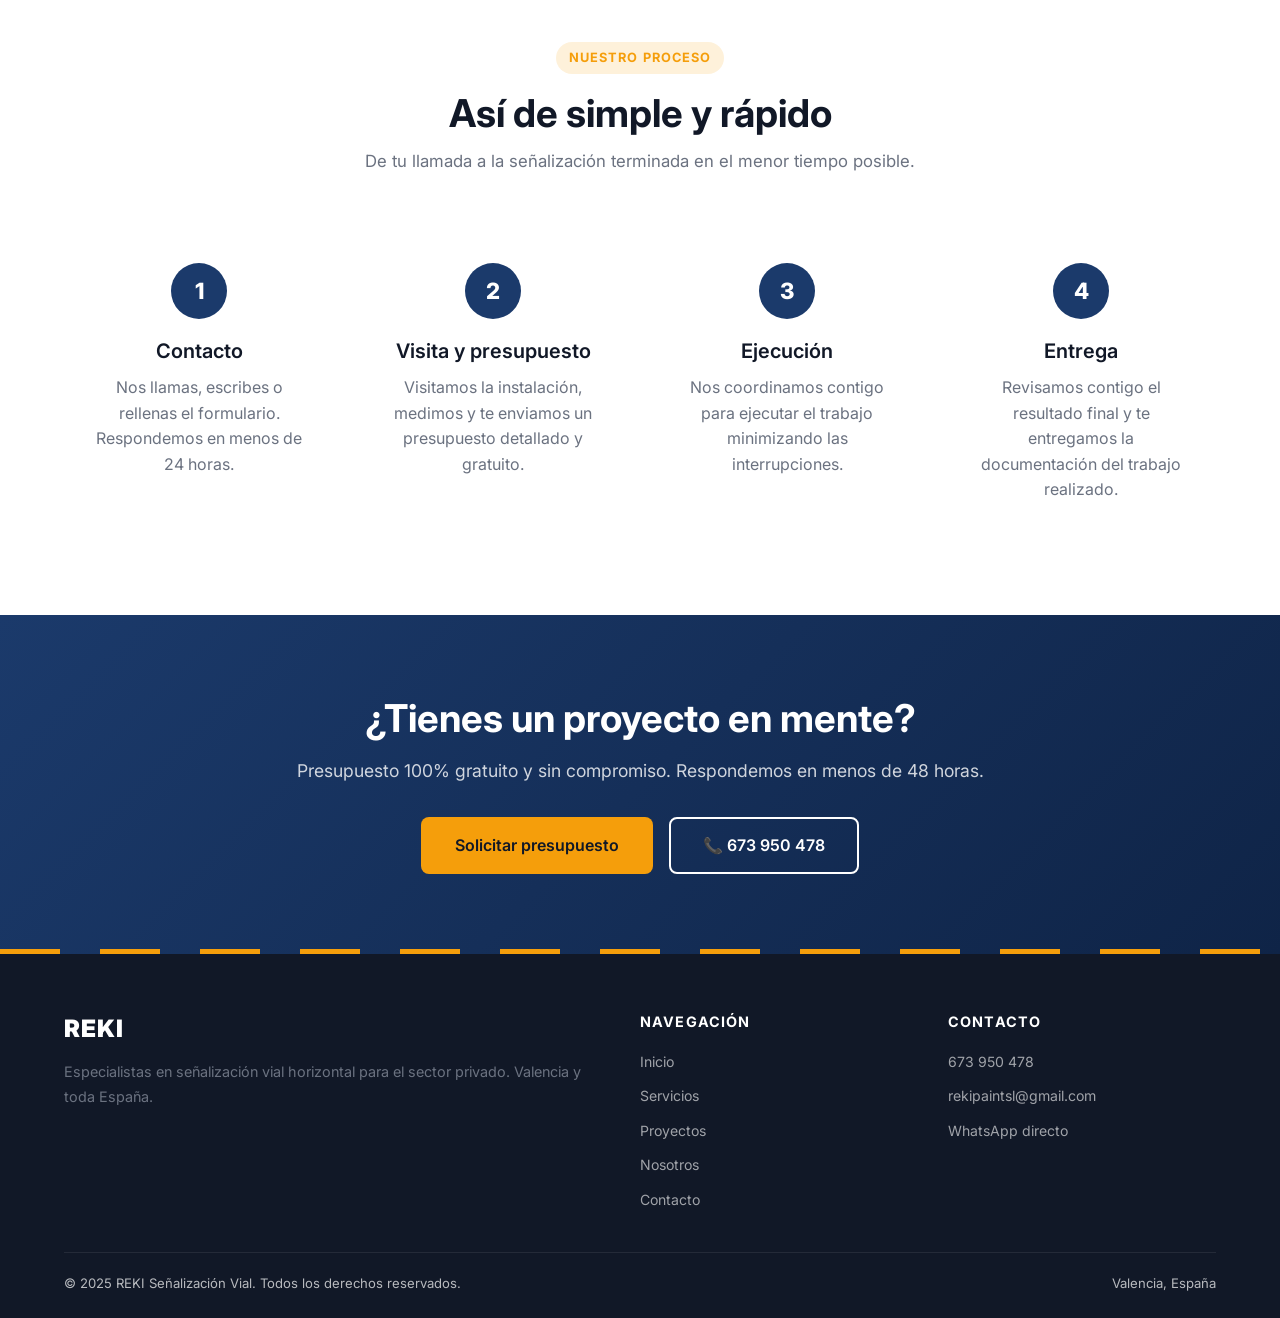
==== commit 1cefac96: "Usar imagen PNG original del logo en lugar del SVG generado https://claude.ai/code/session_01F76pGfS" ====
--- a/index.html
+++ b/index.html
@@ -50,7 +50,7 @@
     <div class="container">
       <div class="navbar__inner">
         <a href="index.html" class="navbar__logo" aria-label="REKI Inicio">
-          <img src="img/logo-icon.svg" alt="Logo REKI" />
+          <img src="img/IMG_1919.PNG" alt="Logo REKI" />
           <span>REKI</span>
         </a>
         <ul class="navbar__links" role="list">
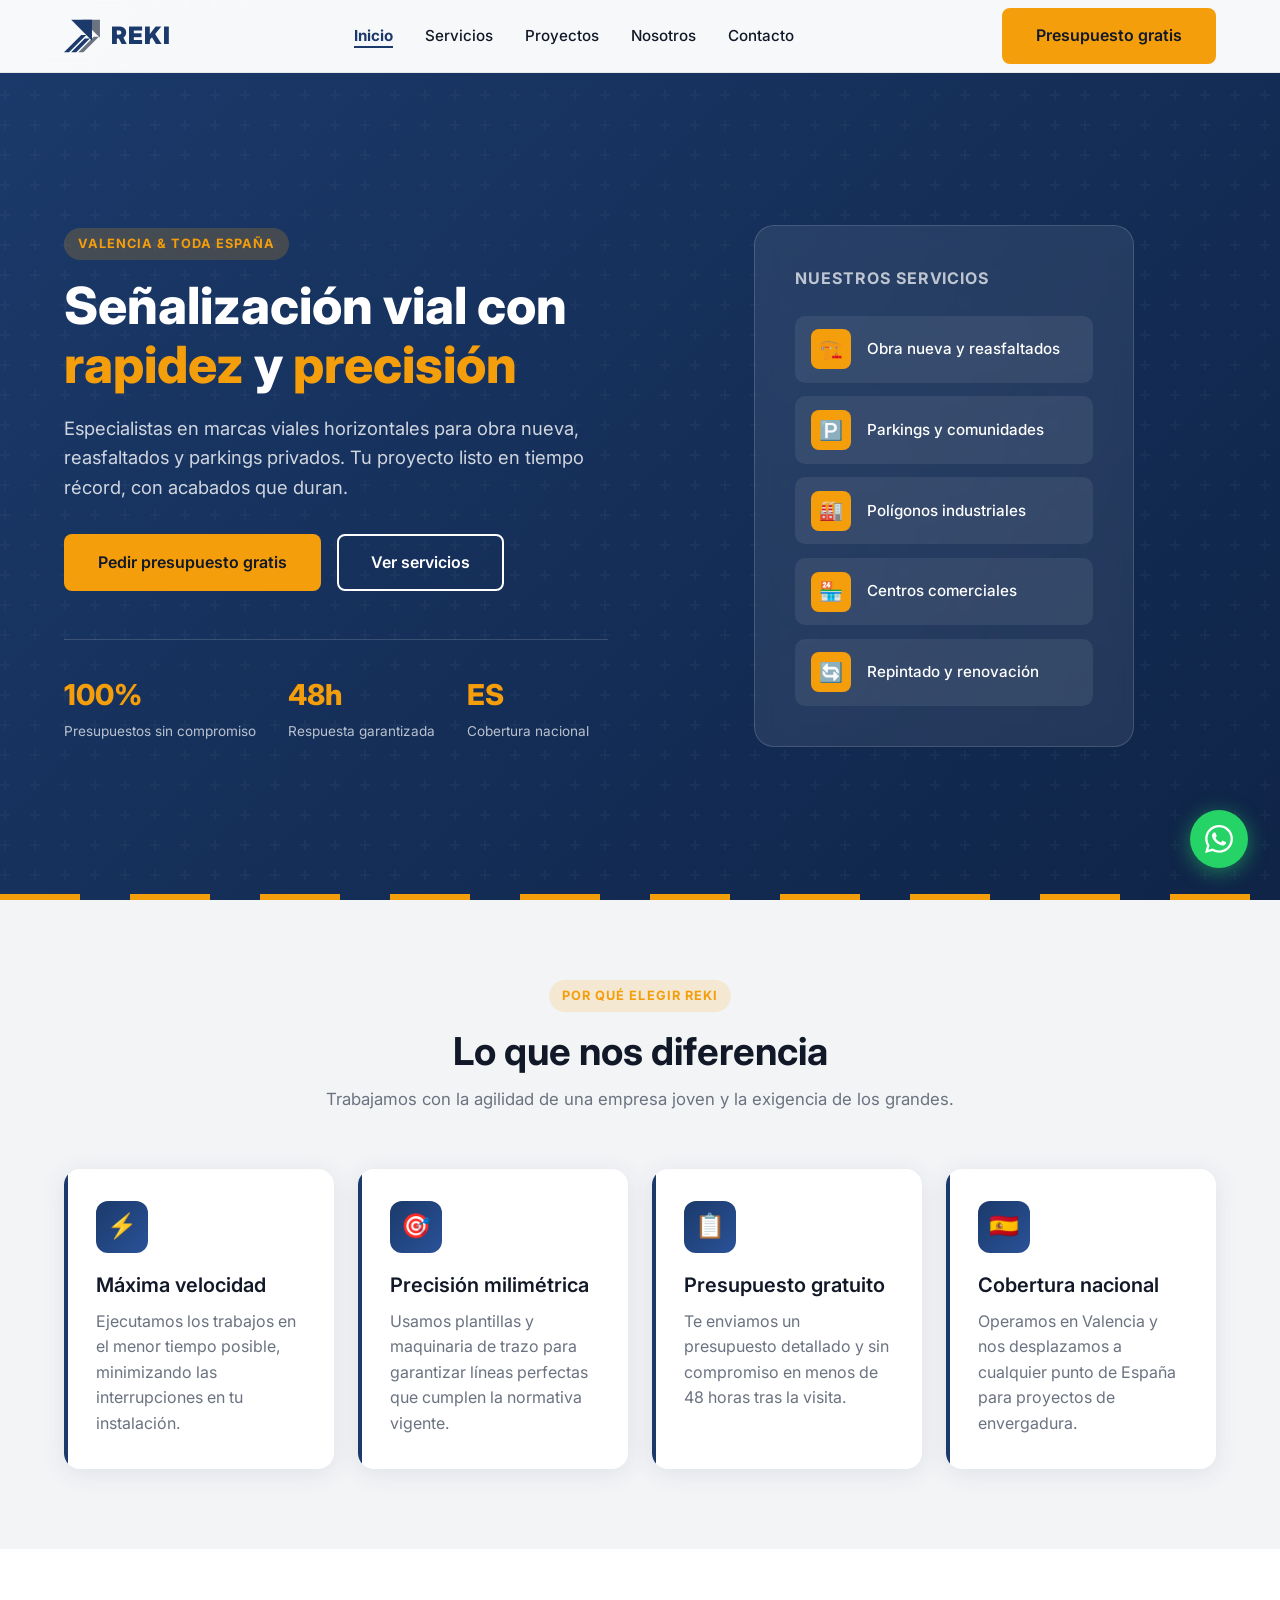
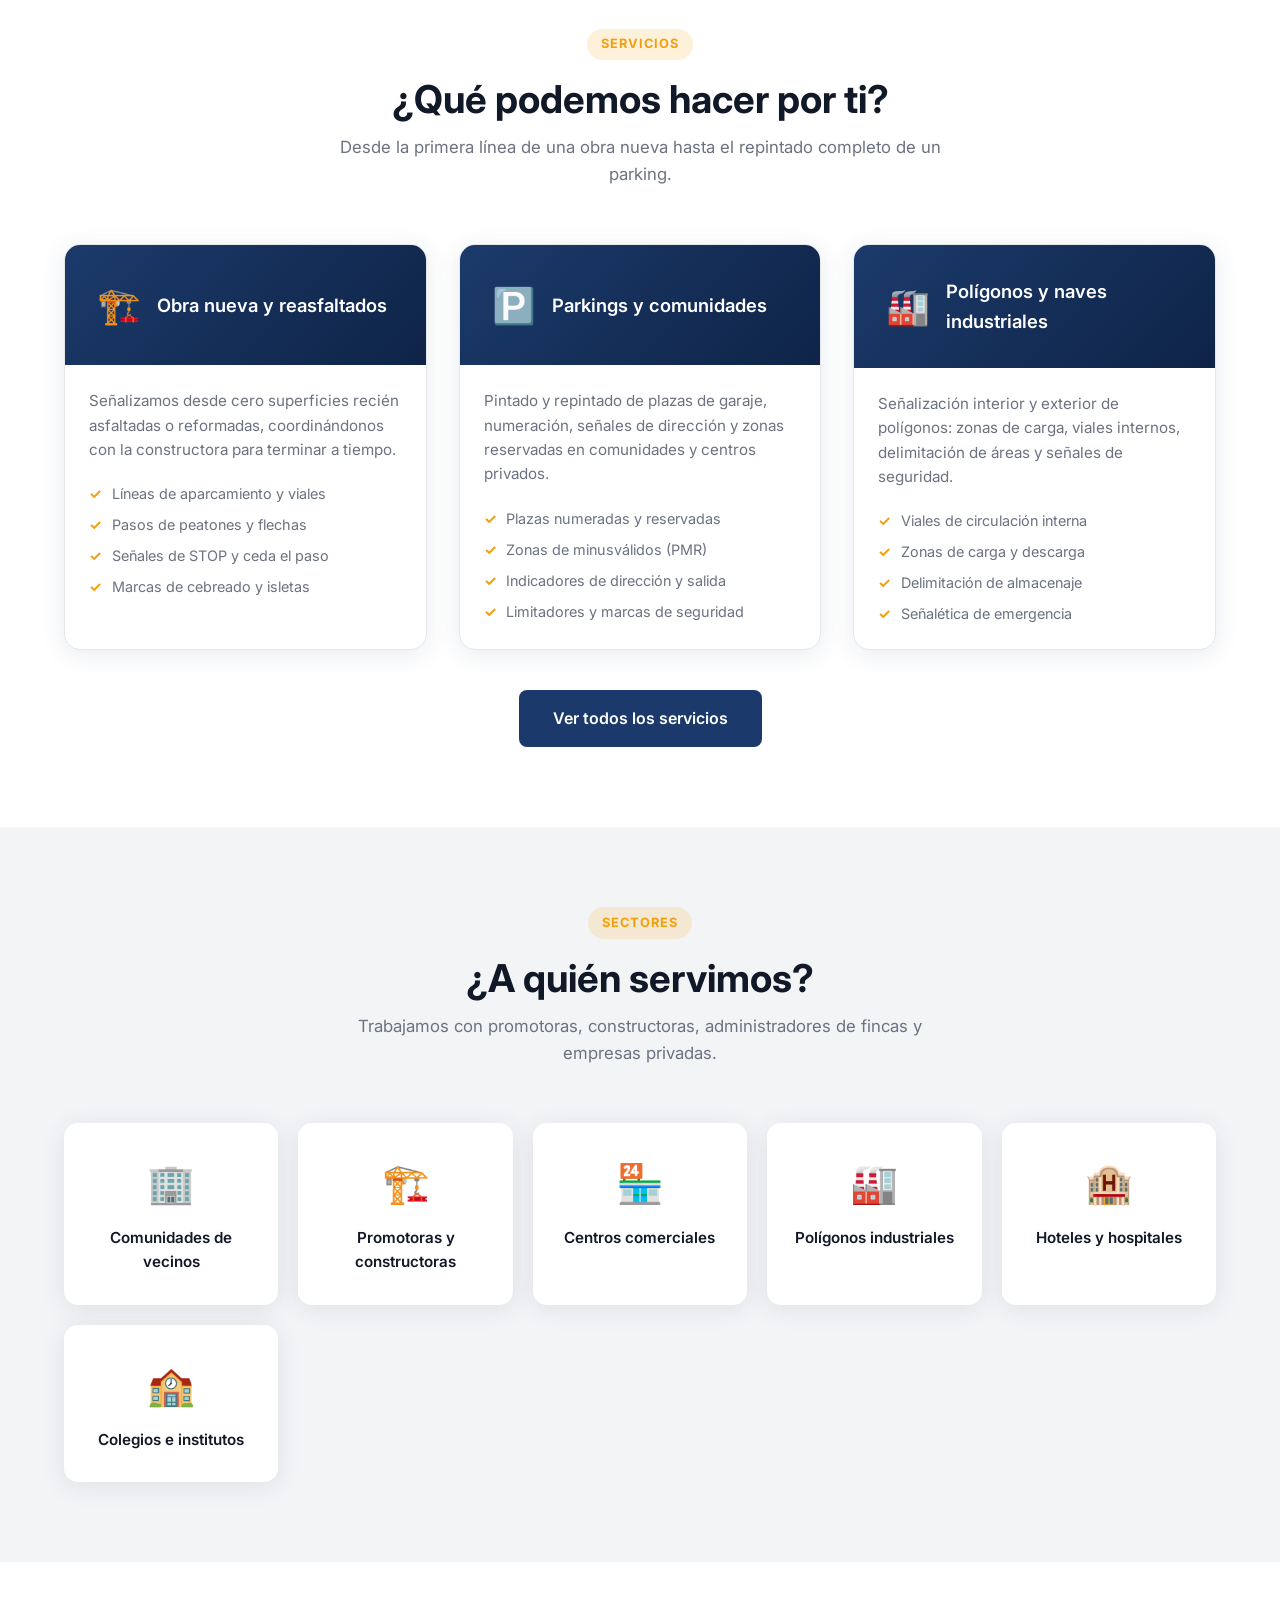
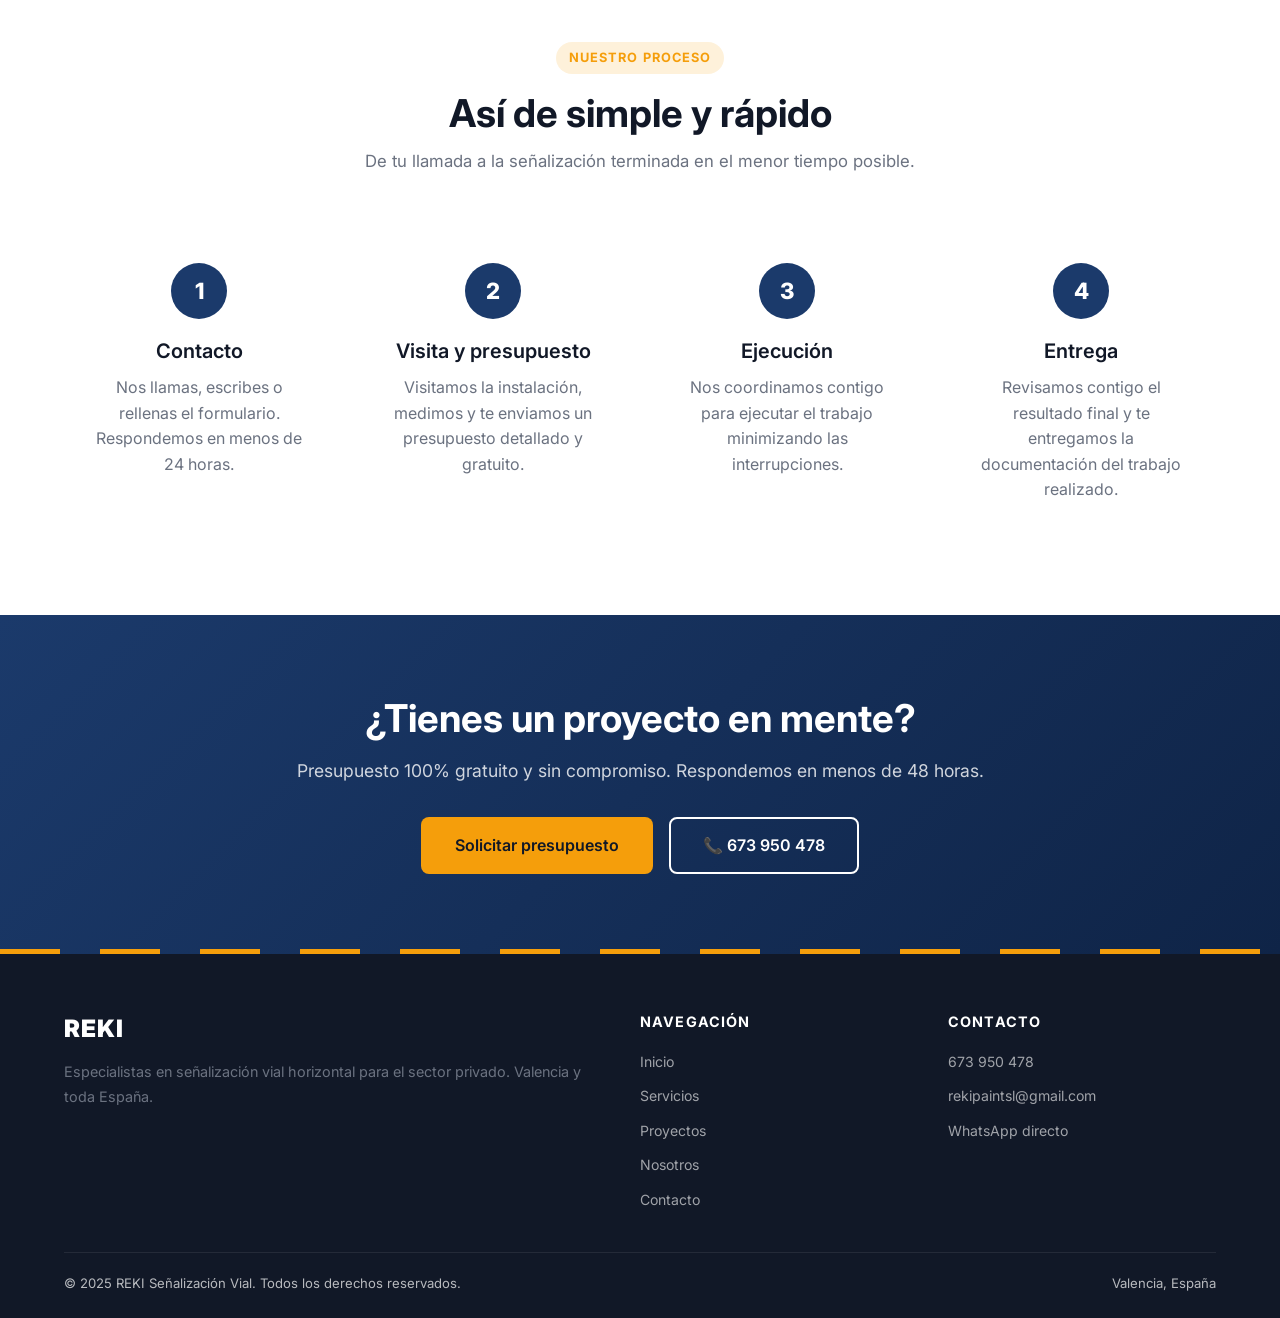
==== commit 75a8f99b: "Revertir logo al SVG original https://claude.ai/code/session_01F76pGfScnEAjTYHgqrXRQe" ====
--- a/index.html
+++ b/index.html
@@ -50,7 +50,7 @@
     <div class="container">
       <div class="navbar__inner">
         <a href="index.html" class="navbar__logo" aria-label="REKI Inicio">
-          <img src="img/IMG_1919.PNG" alt="Logo REKI" />
+          <img src="img/logo-icon.svg" alt="Logo REKI" />
           <span>REKI</span>
         </a>
         <ul class="navbar__links" role="list">
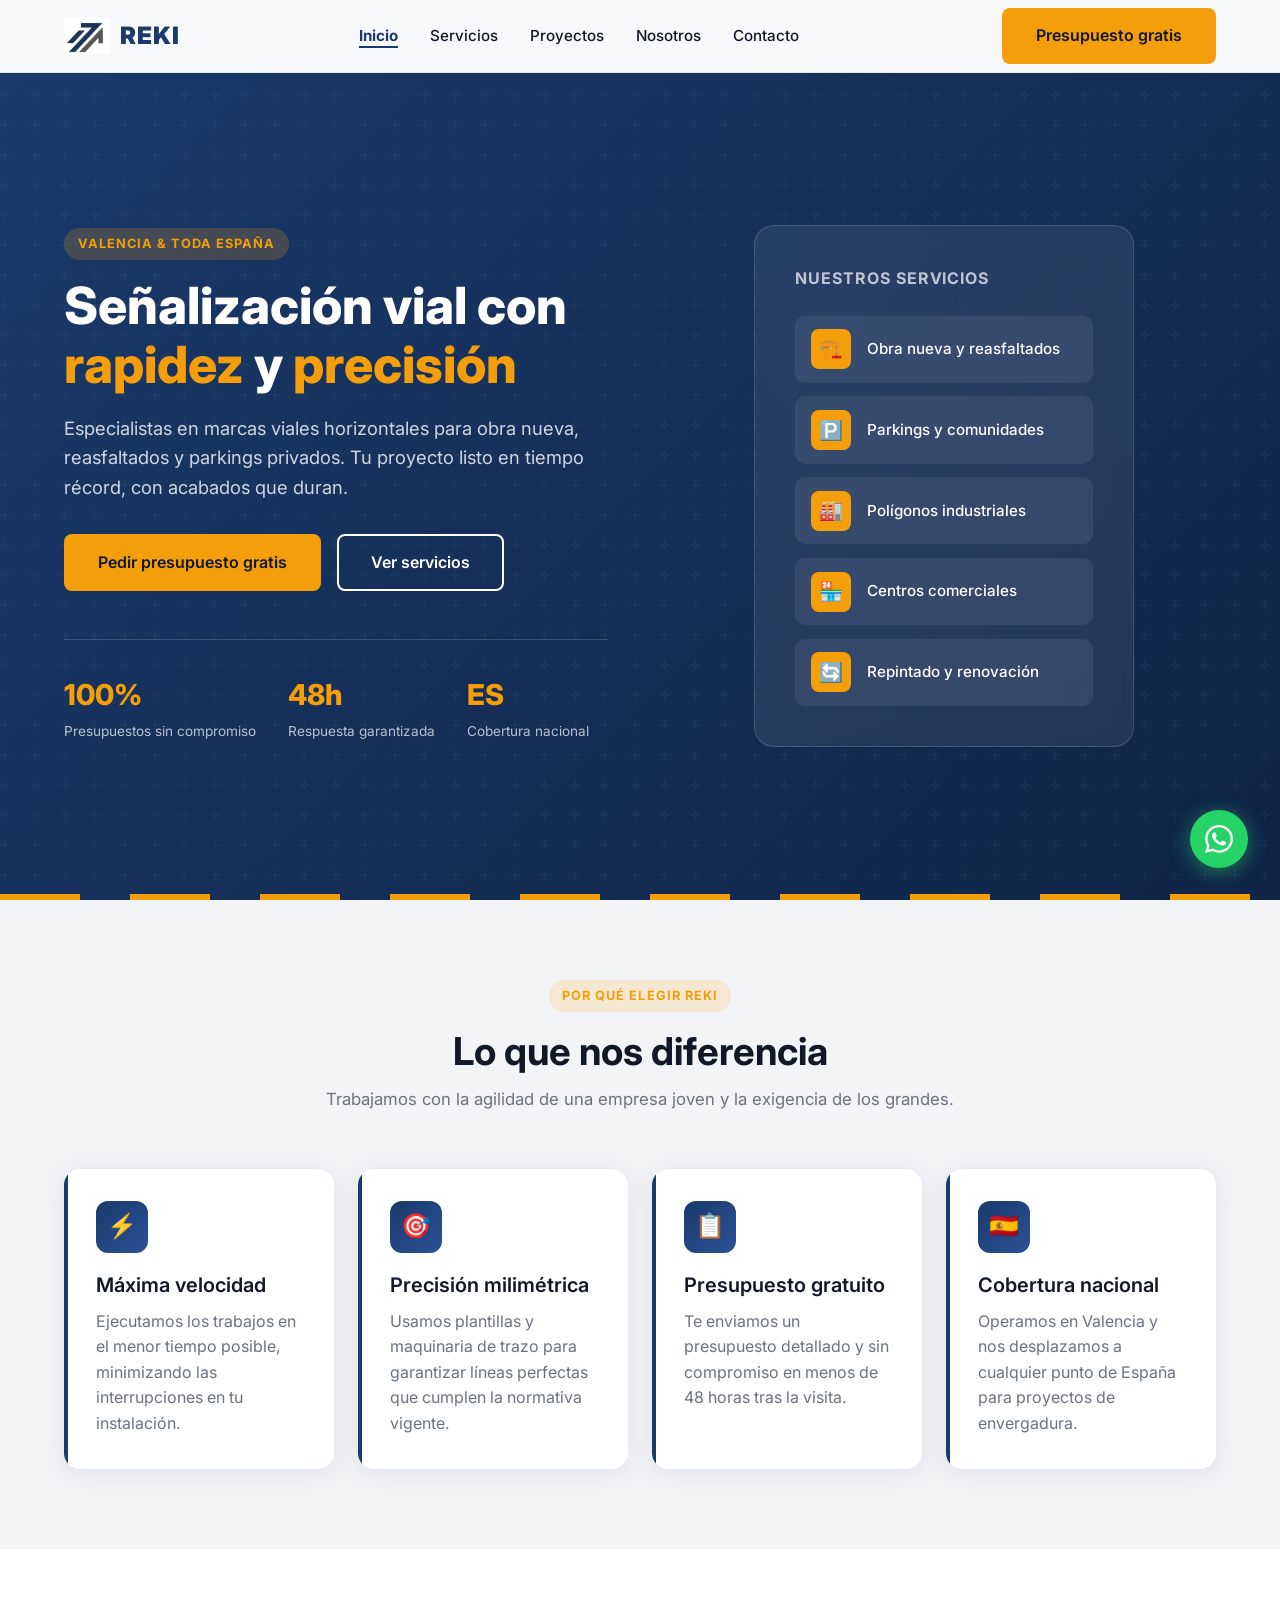
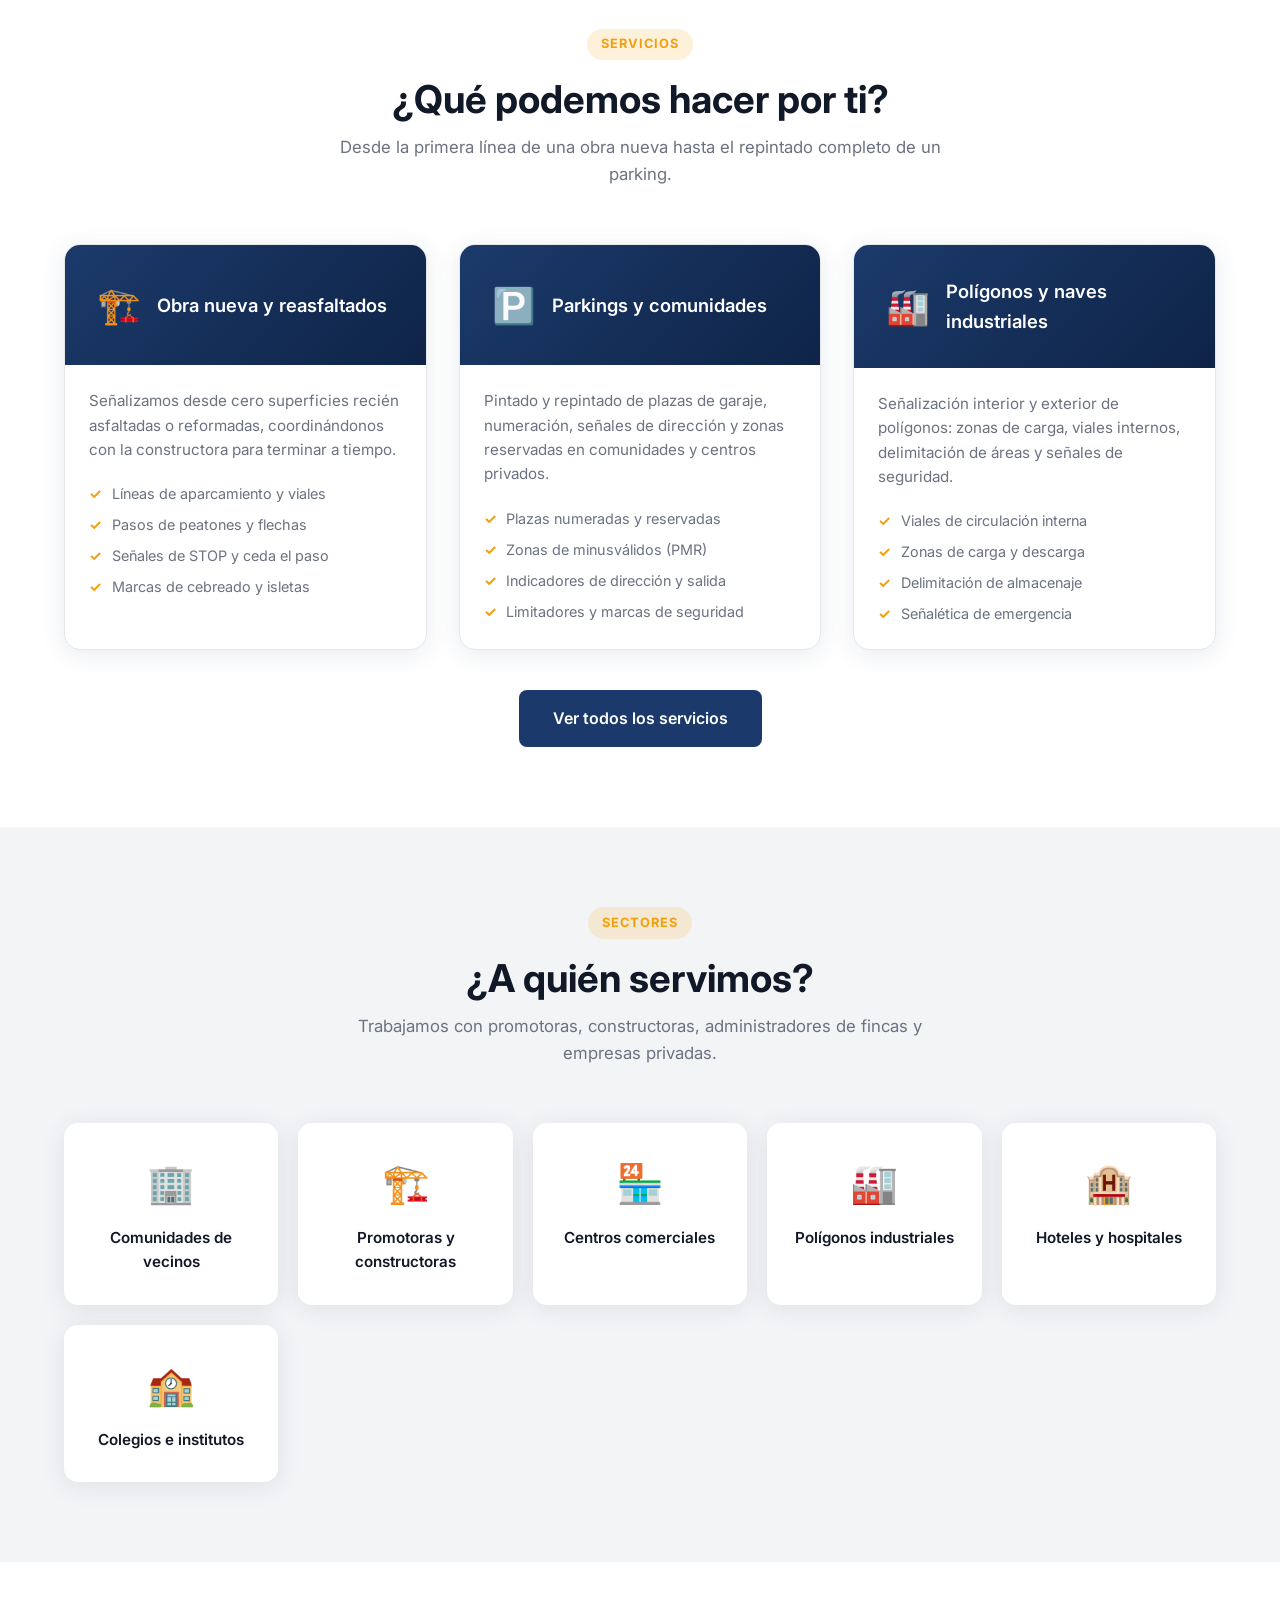
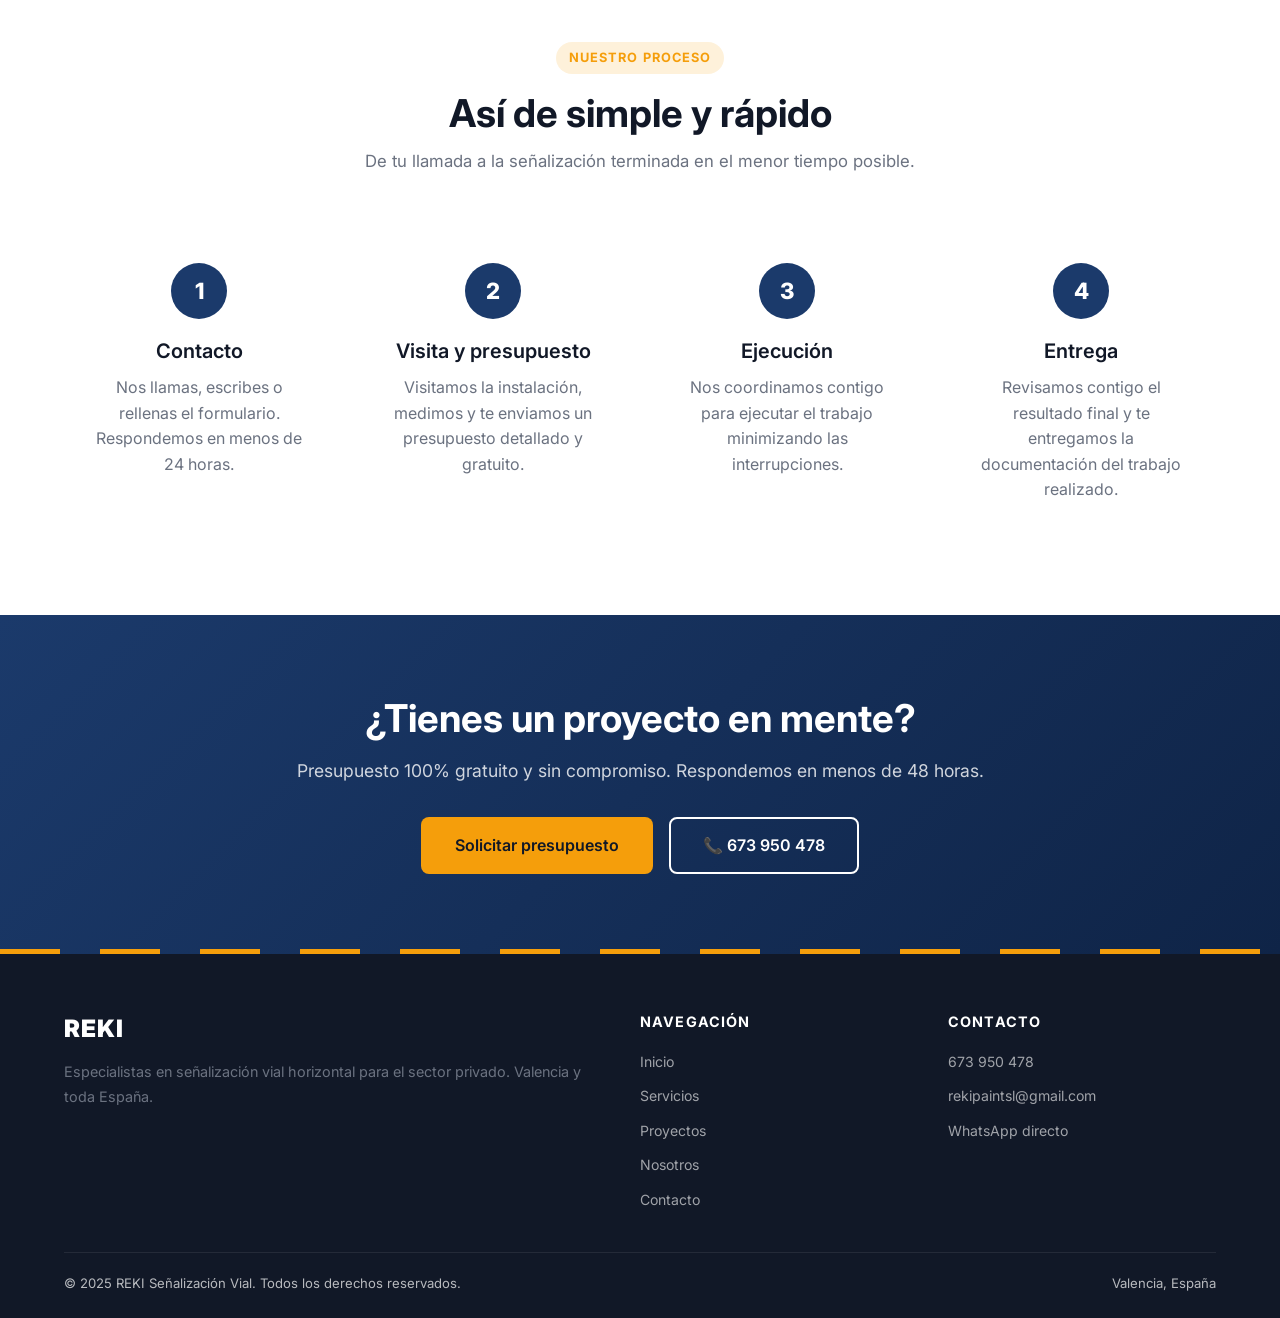
==== commit 1742fa24: "Usar nueva imagen PNG del logo con fondo transparente https://claude.ai/code/session_01F76pGfScnEAjT" ====
--- a/index.html
+++ b/index.html
@@ -50,7 +50,7 @@
     <div class="container">
       <div class="navbar__inner">
         <a href="index.html" class="navbar__logo" aria-label="REKI Inicio">
-          <img src="img/logo-icon.svg" alt="Logo REKI" />
+          <img src="img/IMG_1919.PNG" alt="Logo REKI" />
           <span>REKI</span>
         </a>
         <ul class="navbar__links" role="list">
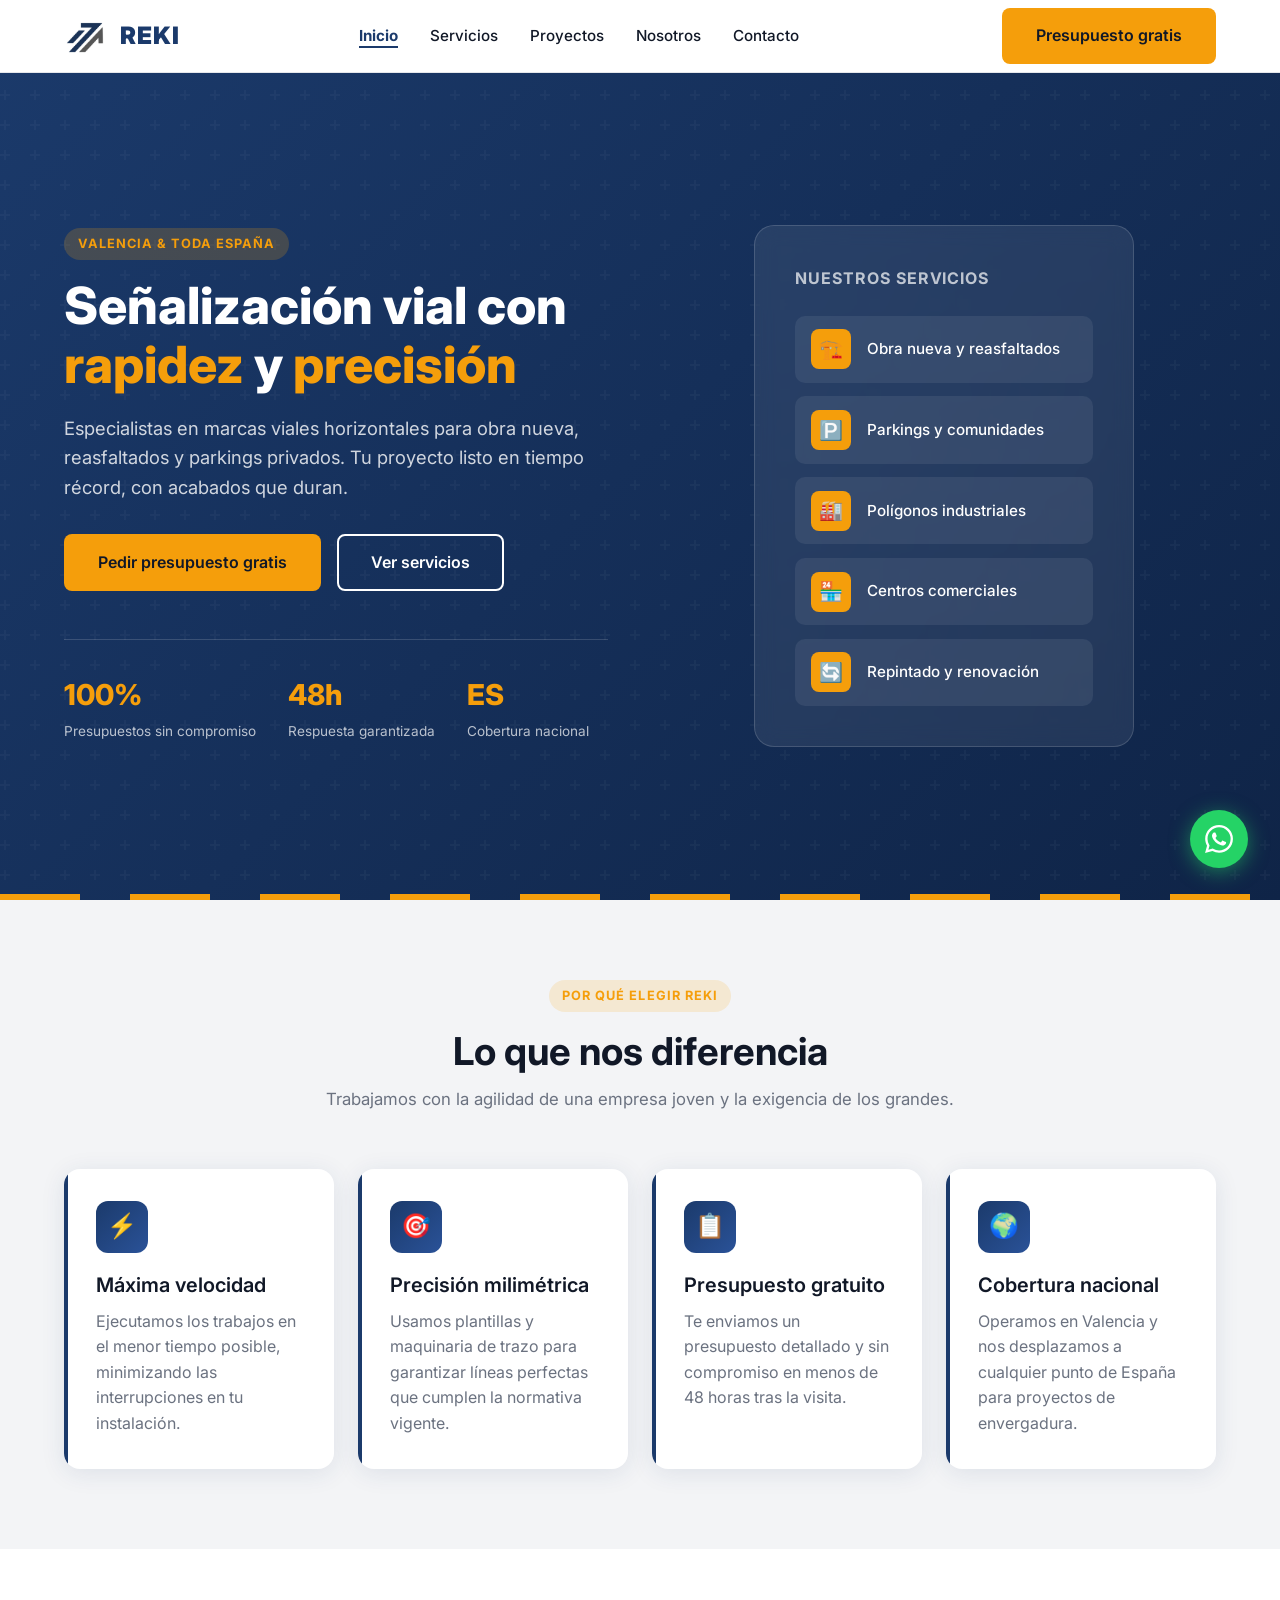
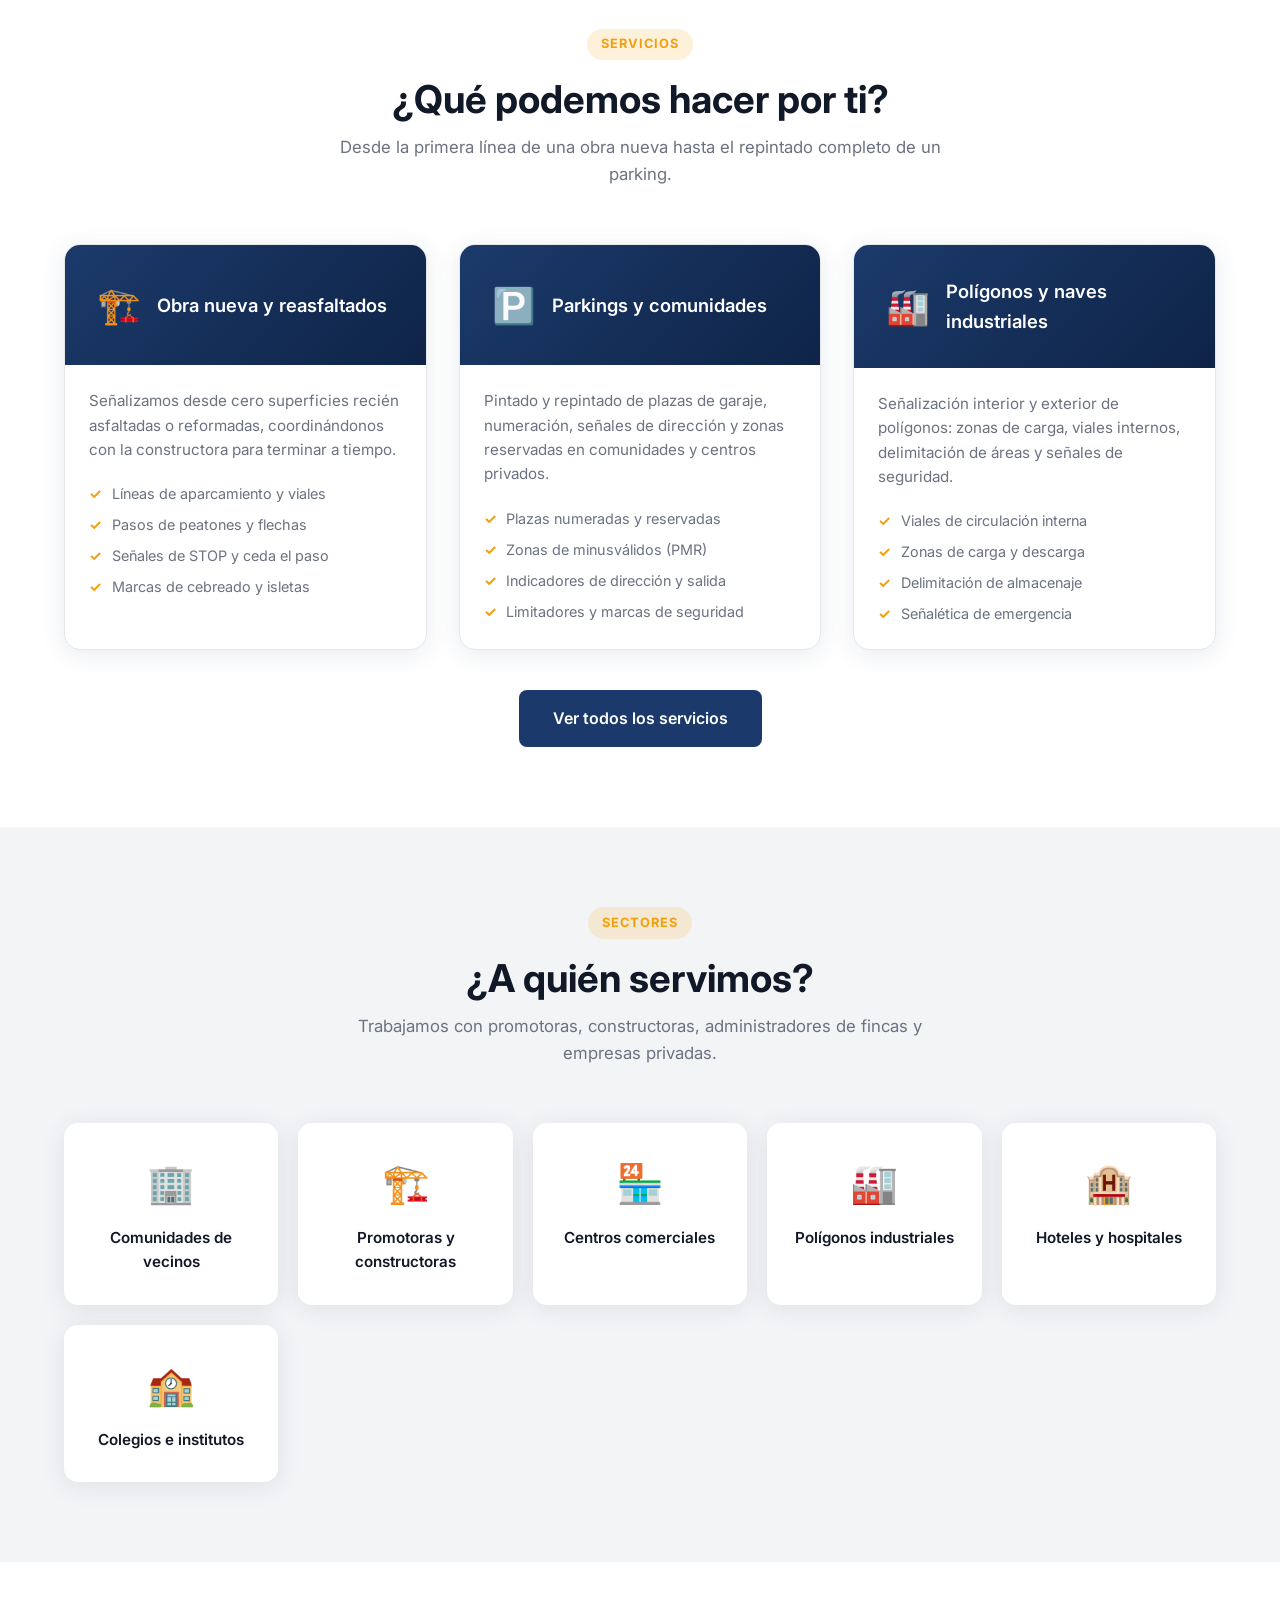
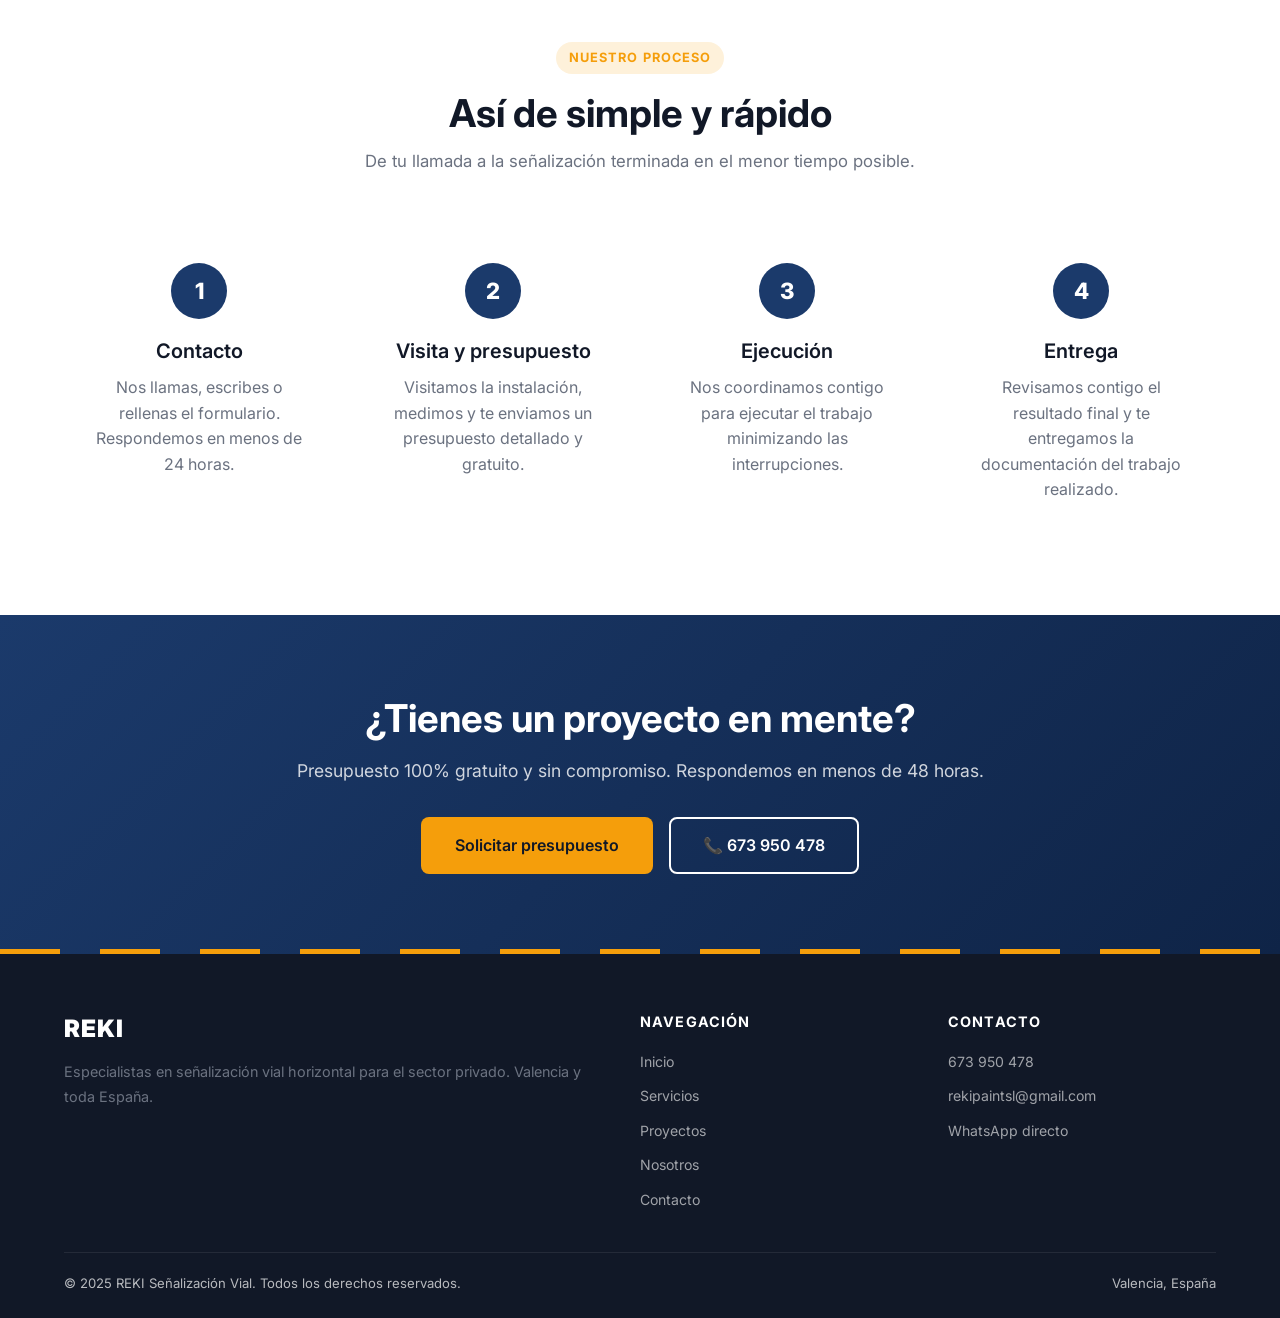
==== commit 58a290bd: "Cambiar emoji ES por globo terráqueo en cards de cobertura https://claude.ai/code/session_01F76pGfSc" ====
--- a/index.html
+++ b/index.html
@@ -155,7 +155,7 @@
           <p>Te enviamos un presupuesto detallado y sin compromiso en menos de 48 horas tras la visita.</p>
         </div>
         <div class="dif-card">
-          <div class="dif-card__icon">🇪🇸</div>
+          <div class="dif-card__icon">🌍</div>
           <h3>Cobertura nacional</h3>
           <p>Operamos en Valencia y nos desplazamos a cualquier punto de España para proyectos de envergadura.</p>
         </div>
--- a/css/styles.css
+++ b/css/styles.css
@@ -108,8 +108,7 @@
   position: fixed;
   top: 0; left: 0; right: 0;
   z-index: 1000;
-  background: rgba(255,255,255,.97);
-  backdrop-filter: blur(10px);
+  background: #ffffff;
   border-bottom: 1px solid var(--gris-medio);
   transition: box-shadow .3s;
 }
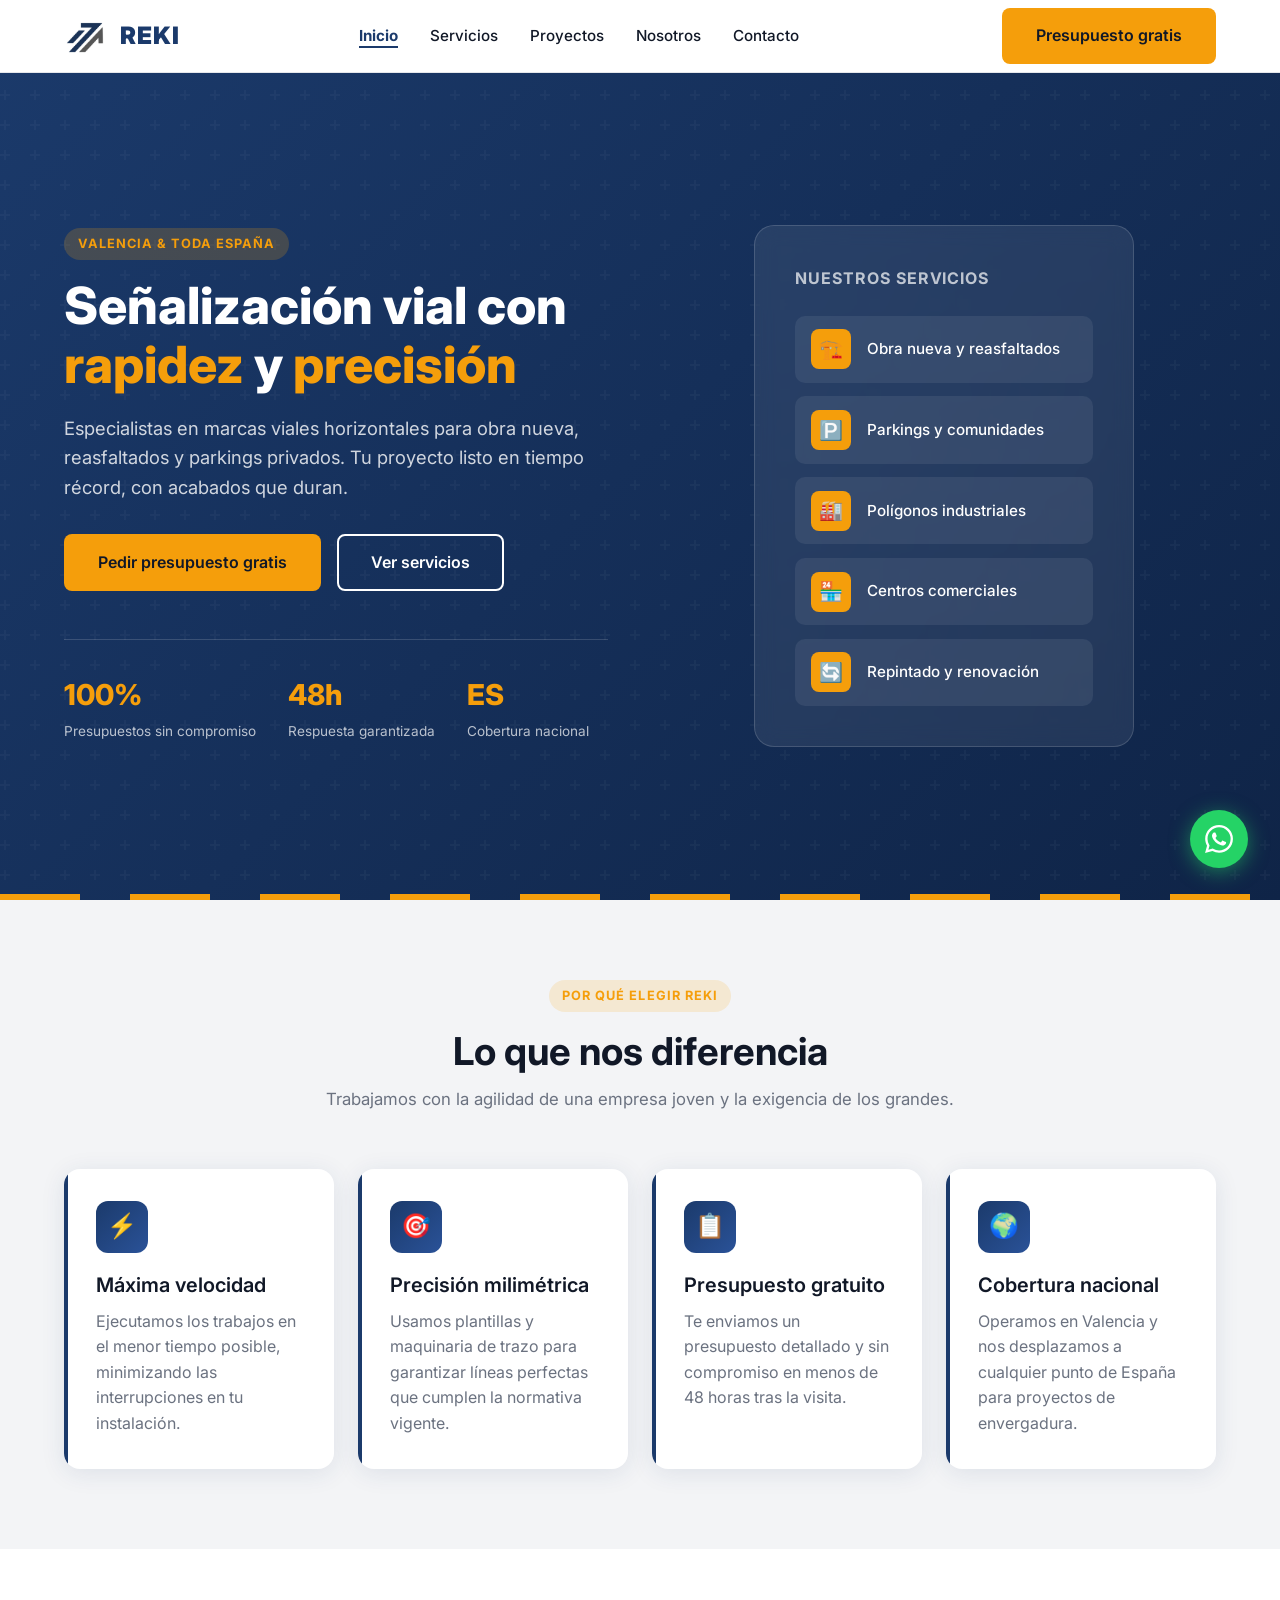
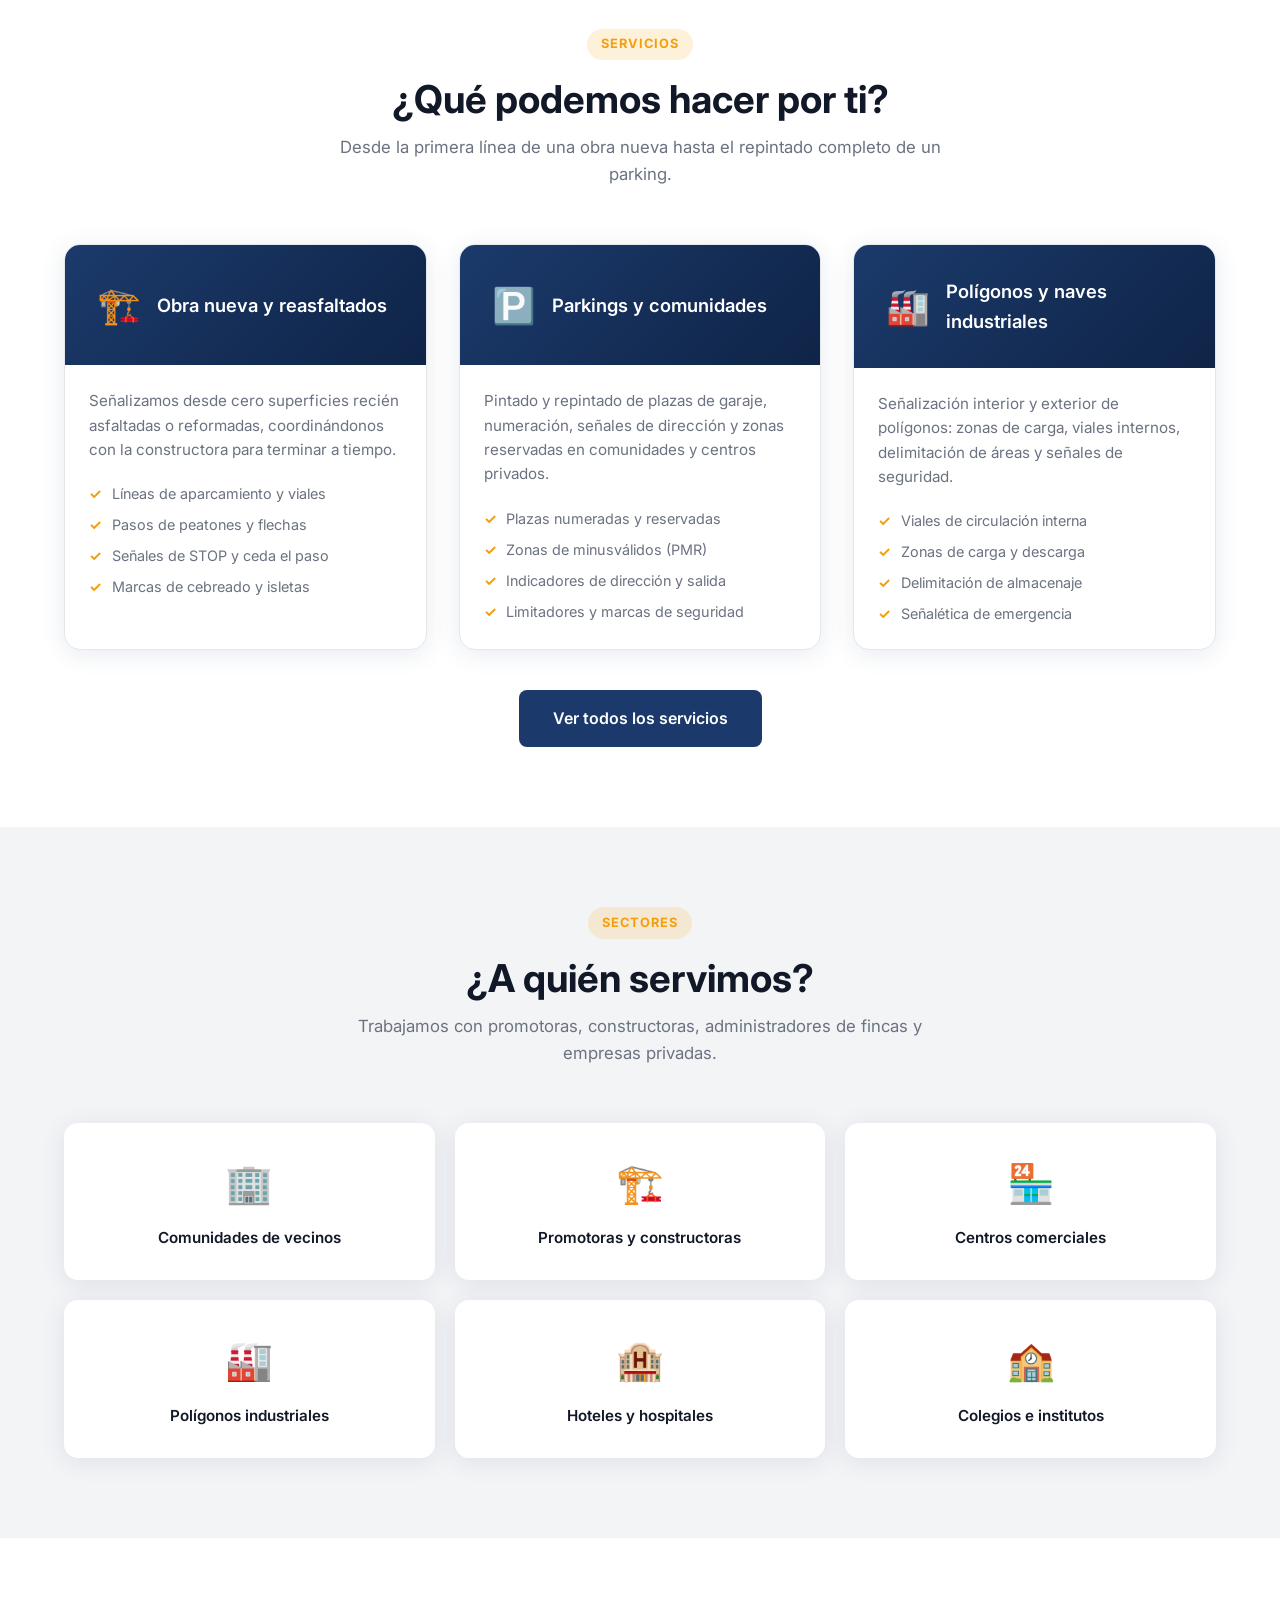
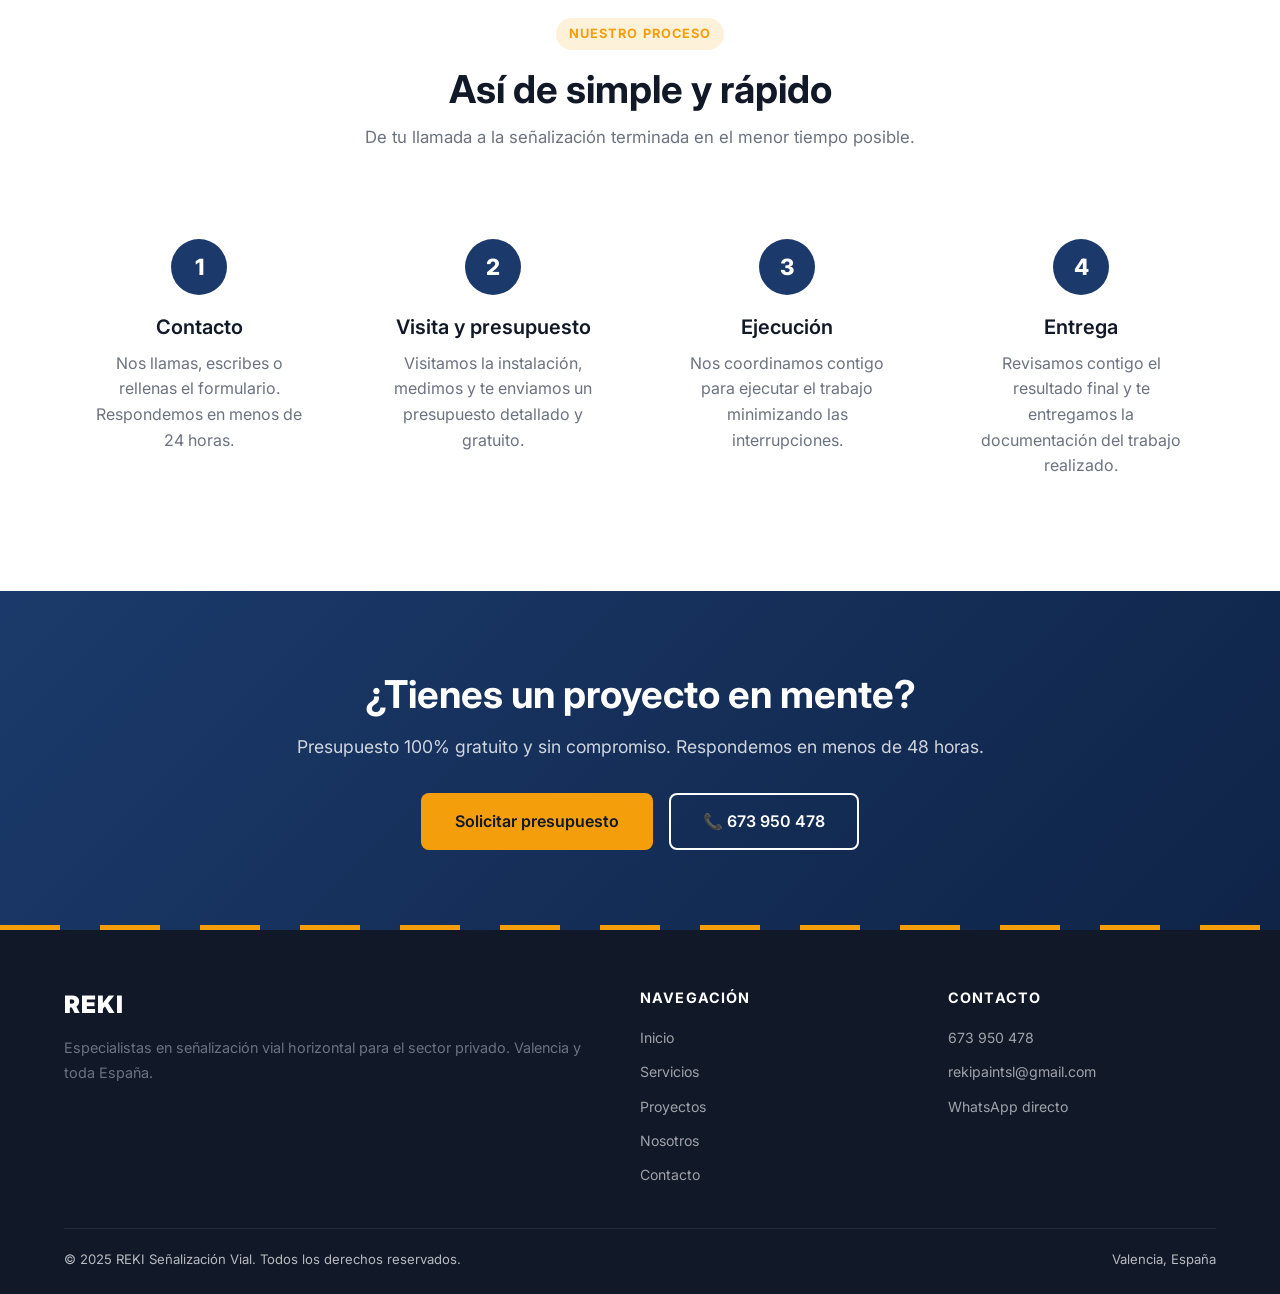
==== commit b20977a9: "Añadir favicon con el logo de la empresa https://claude.ai/code/session_01F76pGfScnEAjTYHgqrXRQe" ====
--- a/index.html
+++ b/index.html
@@ -38,6 +38,7 @@
   }
   </script>
 
+  <link rel="icon" type="image/png" href="img/IMG_1919.PNG" />
   <link rel="stylesheet" href="css/styles.css" />
   <link rel="preconnect" href="https://fonts.googleapis.com" />
   <link rel="preconnect" href="https://fonts.gstatic.com" crossorigin />
--- a/css/styles.css
+++ b/css/styles.css
@@ -430,7 +430,7 @@
 
 .sectores-grid {
   display: grid;
-  grid-template-columns: repeat(auto-fit, minmax(180px, 1fr));
+  grid-template-columns: repeat(3, 1fr);
   gap: 1.25rem;
 }
 .sector-item {
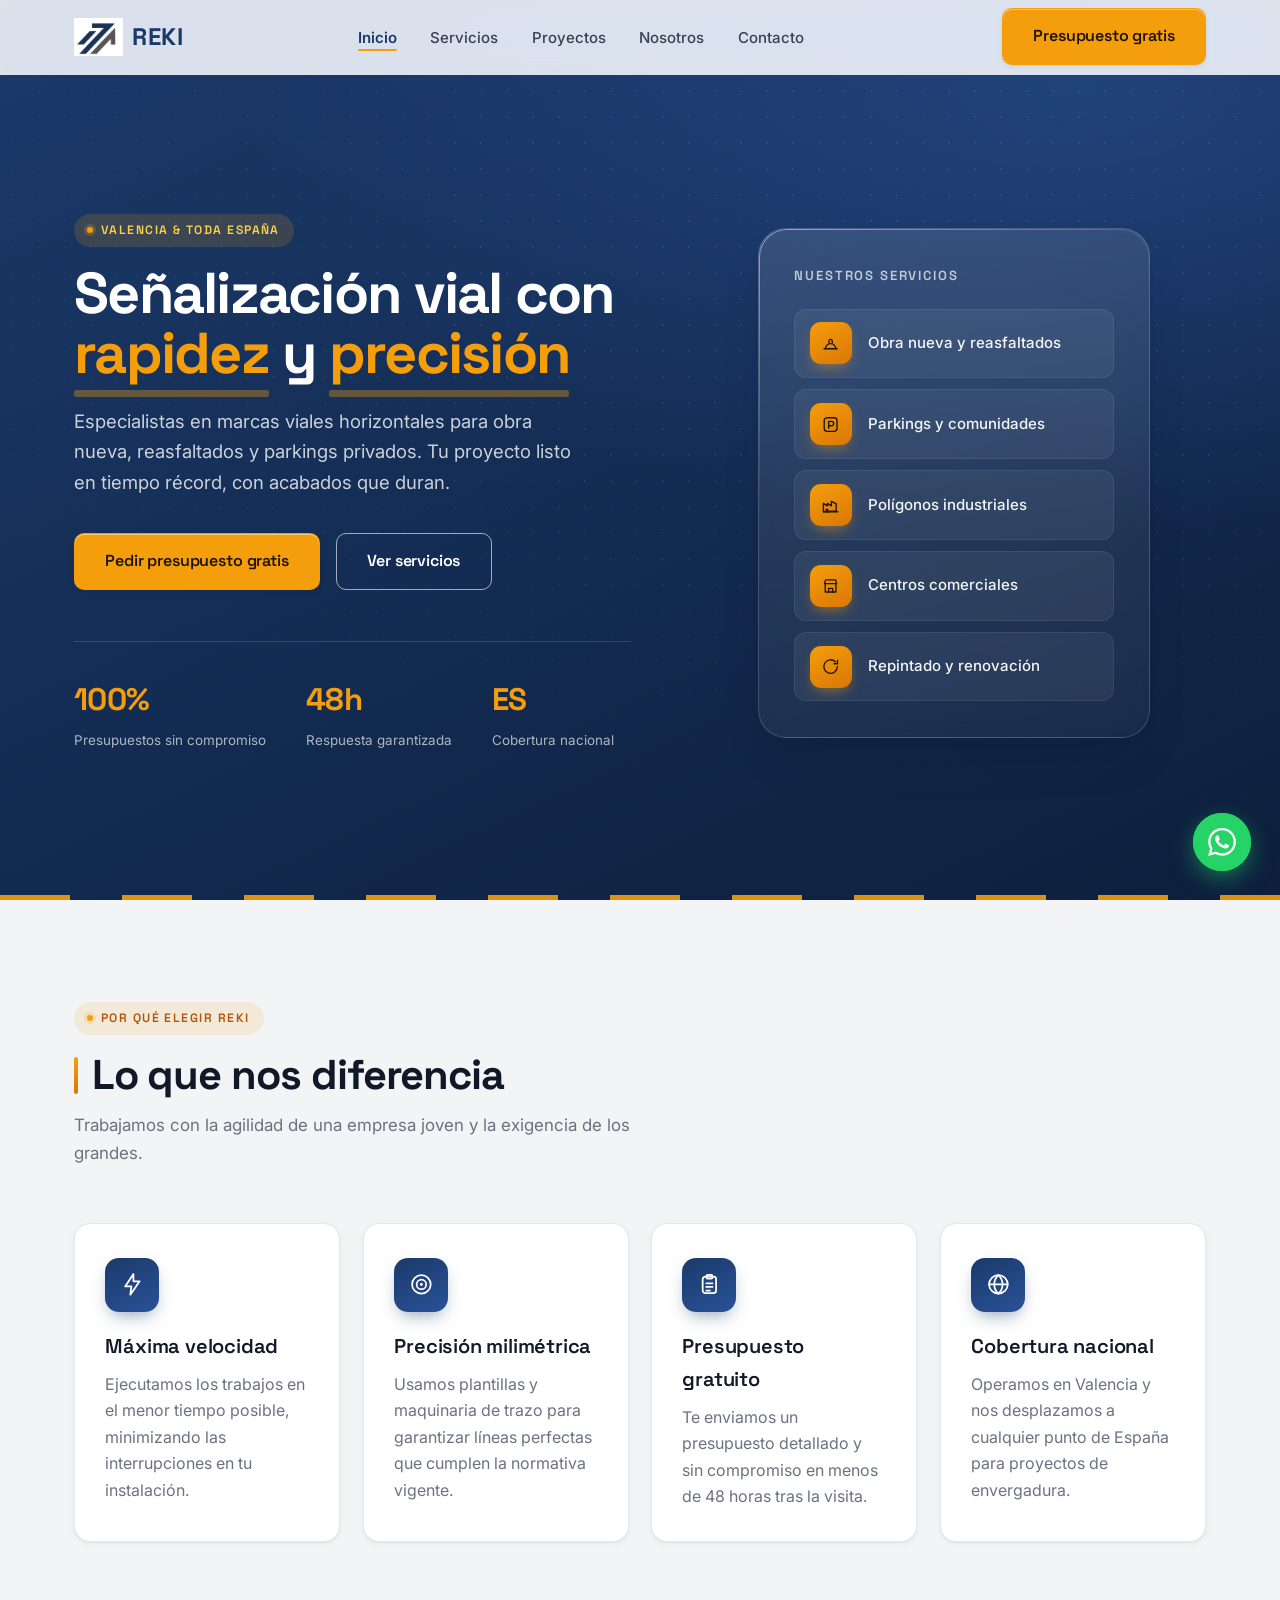
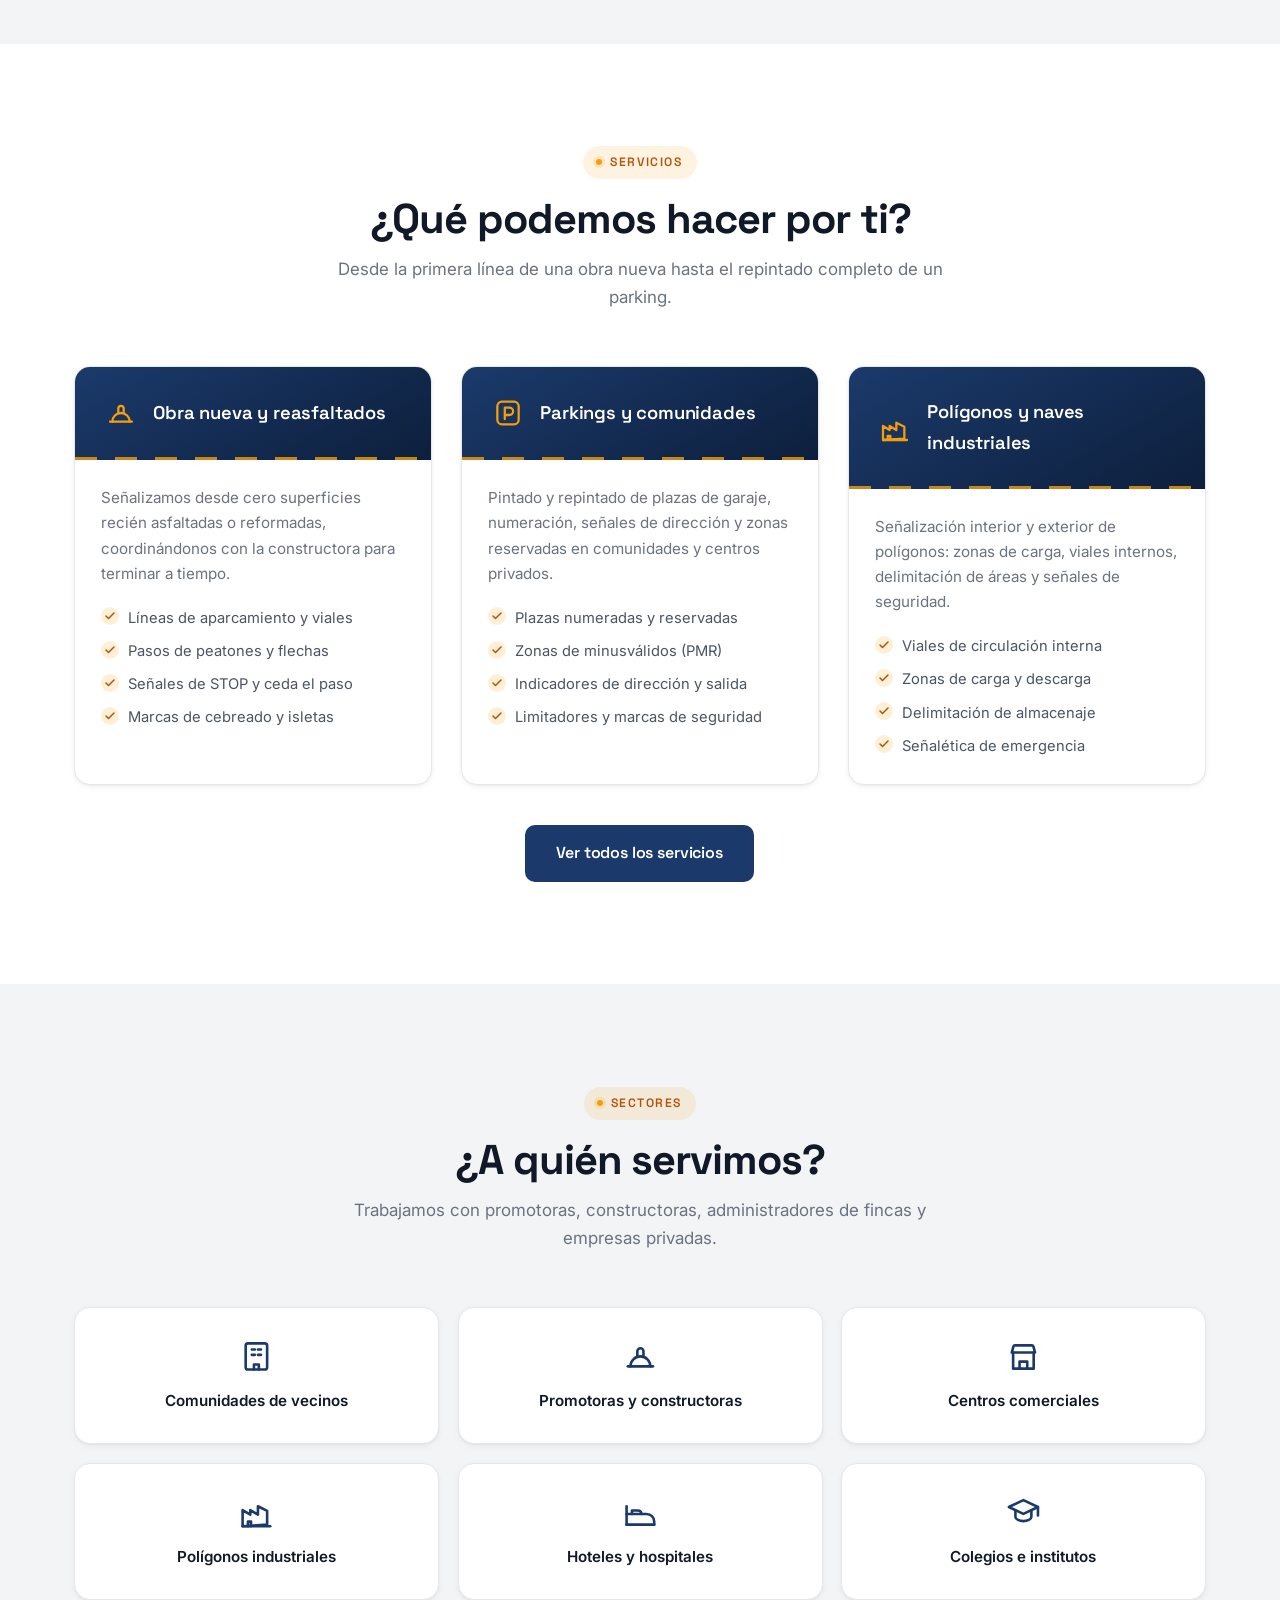
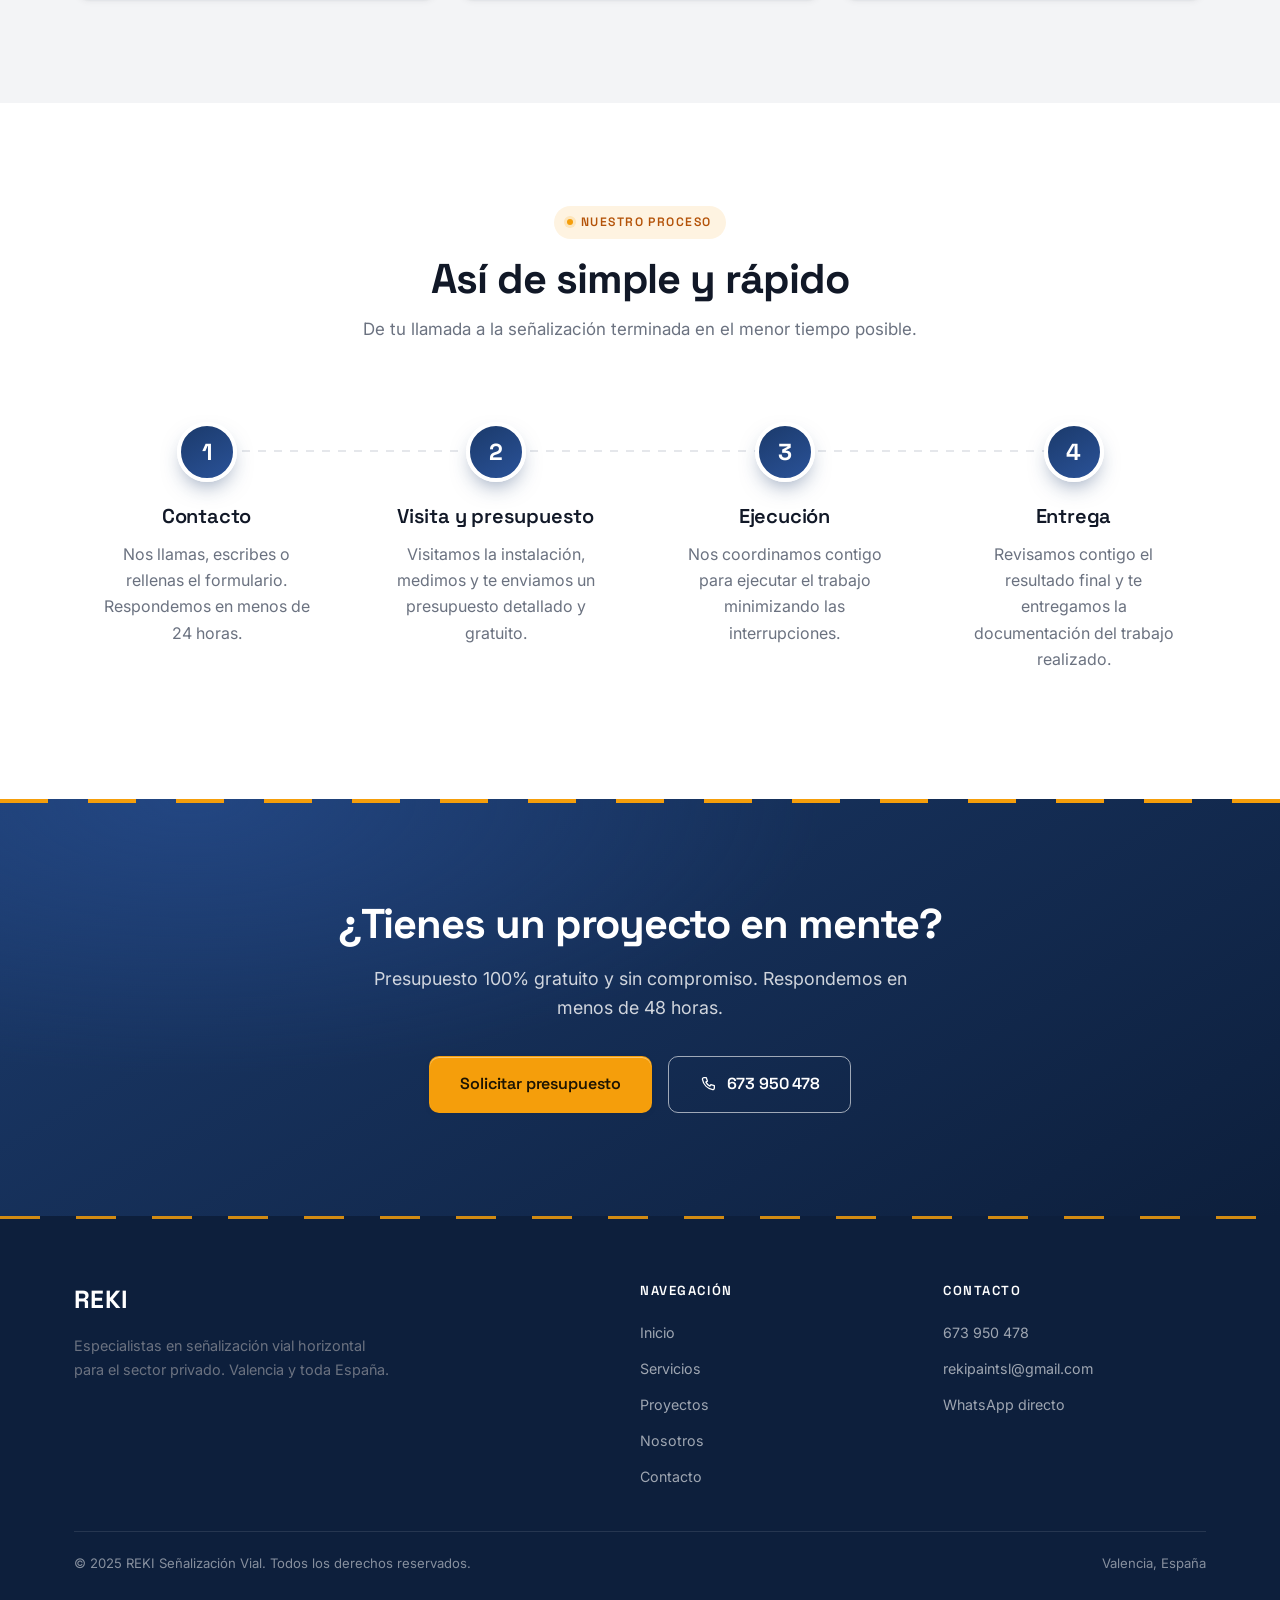
==== commit 95ba4538: "Rediseño UX/UI: iconos SVG propios, tipografía display y microinteracciones - Sustituye todos los em" ====
--- a/index.html
+++ b/index.html
@@ -42,9 +42,39 @@
   <link rel="stylesheet" href="css/styles.css" />
   <link rel="preconnect" href="https://fonts.googleapis.com" />
   <link rel="preconnect" href="https://fonts.gstatic.com" crossorigin />
-  <link href="https://fonts.googleapis.com/css2?family=Inter:wght@400;500;600;700;800;900&display=swap" rel="stylesheet" />
+  <link href="https://fonts.googleapis.com/css2?family=Inter:wght@400;500;600;700;800;900&family=Space+Grotesk:wght@500;600;700&display=swap" rel="stylesheet" />
 </head>
 <body>
+<!-- Sprite de iconos REKI (line-art) -->
+<svg width="0" height="0" style="position:absolute;width:0;height:0;overflow:hidden" aria-hidden="true" focusable="false">
+<defs>
+<symbol id="i-bolt" viewBox="0 0 24 24" fill="none" stroke="currentColor" stroke-linecap="round" stroke-linejoin="round"><path d="M13 2 5 14h6l-1 8 9-13h-6z"/></symbol>
+<symbol id="i-target" viewBox="0 0 24 24" fill="none" stroke="currentColor" stroke-linecap="round" stroke-linejoin="round"><circle cx="12" cy="12" r="9"/><circle cx="12" cy="12" r="4.6"/><circle cx="12" cy="12" r="1.4" fill="currentColor" stroke="none"/></symbol>
+<symbol id="i-clipboard" viewBox="0 0 24 24" fill="none" stroke="currentColor" stroke-linecap="round" stroke-linejoin="round"><rect x="5.5" y="4.5" width="13" height="16" rx="2.5"/><rect x="9" y="2.8" width="6" height="3.6" rx="1.3"/><path d="M9 11h6M9 14.5h6M9 18h3.5"/></symbol>
+<symbol id="i-globe" viewBox="0 0 24 24" fill="none" stroke="currentColor" stroke-linecap="round" stroke-linejoin="round"><circle cx="12" cy="12" r="9"/><path d="M3 12h18"/><path d="M12 3c2.6 2.4 4 5.6 4 9s-1.4 6.6-4 9c-2.6-2.4-4-5.6-4-9s1.4-6.6 4-9z"/></symbol>
+<symbol id="i-helmet" viewBox="0 0 24 24" fill="none" stroke="currentColor" stroke-linecap="round" stroke-linejoin="round"><path d="M3.8 18.5h16.4"/><path d="M5.5 18.5a6.5 6.5 0 0 1 13 0"/><path d="M10 11.5V8.7a2 2 0 0 1 4 0v2.8"/></symbol>
+<symbol id="i-parking" viewBox="0 0 24 24" fill="none" stroke="currentColor" stroke-linecap="round" stroke-linejoin="round"><rect x="4" y="3.5" width="16" height="17" rx="3.5"/><path d="M9.6 16.5V8h3.5a2.75 2.75 0 0 1 0 5.5H9.6"/></symbol>
+<symbol id="i-factory" viewBox="0 0 24 24" fill="none" stroke="currentColor" stroke-linecap="round" stroke-linejoin="round"><path d="M3 21V10.5l5 3V10.5l5 3V8l6 3v9z"/><path d="M3 21h18"/><path d="M6.5 21v-3h2v3"/></symbol>
+<symbol id="i-store" viewBox="0 0 24 24" fill="none" stroke="currentColor" stroke-linecap="round" stroke-linejoin="round"><path d="M4.4 9.5h15.2l-1.1-4a1 1 0 0 0-1-.7H6.5a1 1 0 0 0-1 .7z"/><path d="M5.3 9.5V20h13.4V9.5"/><path d="M9.5 20v-4.6h5V20"/></symbol>
+<symbol id="i-refresh" viewBox="0 0 24 24" fill="none" stroke="currentColor" stroke-linecap="round" stroke-linejoin="round"><path d="M20.5 12a8.5 8.5 0 1 1-2.5-6"/><path d="M20.7 4v4.4h-4.4"/></symbol>
+<symbol id="i-building" viewBox="0 0 24 24" fill="none" stroke="currentColor" stroke-linecap="round" stroke-linejoin="round"><rect x="5" y="3.5" width="14" height="17" rx="1.5"/><path d="M9 7.5h2M13 7.5h2M9 11h2M13 11h2"/><path d="M10.4 20.5v-3.2h3.2v3.2"/></symbol>
+<symbol id="i-bed" viewBox="0 0 24 24" fill="none" stroke="currentColor" stroke-linecap="round" stroke-linejoin="round"><path d="M3 8v12"/><path d="M3 13h13a5 5 0 0 1 5 5v2"/><path d="M3 20h18"/><path d="M6.5 13v-2.2h3.8a2.4 2.4 0 0 1 2.4 2.2"/></symbol>
+<symbol id="i-school" viewBox="0 0 24 24" fill="none" stroke="currentColor" stroke-linecap="round" stroke-linejoin="round"><path d="M12 4 2.5 8.5 12 13l9.5-4.5z"/><path d="M6.8 10.7V15c0 1.5 2.6 2.7 5.2 2.7s5.2-1.2 5.2-2.7v-4.3"/><path d="M21.5 8.5V14"/></symbol>
+<symbol id="i-palette" viewBox="0 0 24 24" fill="none" stroke="currentColor" stroke-linecap="round" stroke-linejoin="round"><path d="M12 3a9 9 0 0 0 0 18 1.6 1.6 0 0 0 1.3-2.6 1.6 1.6 0 0 1 1.3-2.6H16a5 5 0 0 0 5-5c0-4.1-4-7.8-9-7.8z"/><circle cx="7.7" cy="11" r="1.1" fill="currentColor" stroke="none"/><circle cx="11" cy="7.9" r="1.1" fill="currentColor" stroke="none"/><circle cx="15.4" cy="9.3" r="1.1" fill="currentColor" stroke="none"/></symbol>
+<symbol id="i-shield" viewBox="0 0 24 24" fill="none" stroke="currentColor" stroke-linecap="round" stroke-linejoin="round"><path d="M12 3 19 6v5.2c0 4.6-3 7.3-7 8.8-4-1.5-7-4.2-7-8.8V6z"/></symbol>
+<symbol id="i-shield-check" viewBox="0 0 24 24" fill="none" stroke="currentColor" stroke-linecap="round" stroke-linejoin="round"><path d="M12 3 19 6v5.2c0 4.6-3 7.3-7 8.8-4-1.5-7-4.2-7-8.8V6z"/><path d="M9 11.6l2.2 2.2 4-4.3"/></symbol>
+<symbol id="i-flame" viewBox="0 0 24 24" fill="none" stroke="currentColor" stroke-linecap="round" stroke-linejoin="round"><path d="M12 3c2.5 3.2 5 5.4 5 9a5 5 0 0 1-10 0c0-1.6.6-2.8 1.6-3.8C9.3 9.7 10.6 8 12 3z"/><path d="M12 19.5a2.4 2.4 0 0 0 2.4-2.4c0-1.5-1.2-2.3-2.4-3.8-1.2 1.5-2.4 2.3-2.4 3.8A2.4 2.4 0 0 0 12 19.5z"/></symbol>
+<symbol id="i-sparkle" viewBox="0 0 24 24" fill="none" stroke="currentColor" stroke-linecap="round" stroke-linejoin="round"><path d="M11 3l1.7 5 5 1.8-5 1.7L11 17l-1.7-5.5-5-1.7 5-1.8z"/><path d="M18.5 14l.7 2.1 2.1.7-2.1.8-.7 2.1-.8-2.1-2-.8 2-.7z"/></symbol>
+<symbol id="i-phone" viewBox="0 0 24 24" fill="none" stroke="currentColor" stroke-linecap="round" stroke-linejoin="round"><path d="M6.5 3.5h3l1.5 4.5-2 1.3a11 11 0 0 0 5.2 5.2l1.3-2 4.5 1.5v3a2 2 0 0 1-2.2 2A16.5 16.5 0 0 1 4.5 5.7a2 2 0 0 1 2-2.2z"/></symbol>
+<symbol id="i-mail" viewBox="0 0 24 24" fill="none" stroke="currentColor" stroke-linecap="round" stroke-linejoin="round"><rect x="3" y="5" width="18" height="14" rx="2.5"/><path d="M3.6 6.7 12 12.6l8.4-5.9"/></symbol>
+<symbol id="i-clock" viewBox="0 0 24 24" fill="none" stroke="currentColor" stroke-linecap="round" stroke-linejoin="round"><circle cx="12" cy="12" r="8.5"/><path d="M12 7v5.2l3.4 2"/></symbol>
+<symbol id="i-pin" viewBox="0 0 24 24" fill="none" stroke="currentColor" stroke-linecap="round" stroke-linejoin="round"><path d="M12 21.5c4-4.2 6.5-7.6 6.5-10.5a6.5 6.5 0 0 0-13 0c0 2.9 2.5 6.3 6.5 10.5z"/><circle cx="12" cy="11" r="2.4"/></symbol>
+<symbol id="i-trophy" viewBox="0 0 24 24" fill="none" stroke="currentColor" stroke-linecap="round" stroke-linejoin="round"><path d="M8 4.5h8V8a4 4 0 0 1-8 0z"/><path d="M8 5.5H5.3a.8.8 0 0 0-.8 1c.3 1.9 1.7 3.3 3.7 3.3M16 5.5h2.7a.8.8 0 0 1 .8 1c-.3 1.9-1.7 3.3-3.7 3.3"/><path d="M12 12v3.5M9 19.5h6M9.6 19.5l.6-4M14.4 19.5l-.6-4"/></symbol>
+<symbol id="i-camera" viewBox="0 0 24 24" fill="none" stroke="currentColor" stroke-linecap="round" stroke-linejoin="round"><rect x="3" y="7" width="18" height="13" rx="2.5"/><path d="M8.5 7l1.4-2.2h4.2L15.5 7"/><circle cx="12" cy="13.5" r="3.4"/></symbol>
+<symbol id="i-check-circle" viewBox="0 0 24 24" fill="none" stroke="currentColor" stroke-linecap="round" stroke-linejoin="round"><circle cx="12" cy="12" r="9"/><path d="M8 12.2l2.8 2.8 5-5.2"/></symbol>
+</defs>
+</svg>
+
 
   <!-- ============ NAVBAR ============ -->
   <nav class="navbar" role="navigation" aria-label="Navegación principal">
@@ -105,23 +135,23 @@
             <p class="hero__card-title">Nuestros servicios</p>
             <div class="hero__card-items">
               <div class="hero__card-item">
-                <div class="icon">🏗️</div>
+                <div class="icon"><svg class="ico" aria-hidden="true"><use href="#i-helmet"/></svg></div>
                 Obra nueva y reasfaltados
               </div>
               <div class="hero__card-item">
-                <div class="icon">🅿️</div>
+                <div class="icon"><svg class="ico" aria-hidden="true"><use href="#i-parking"/></svg></div>
                 Parkings y comunidades
               </div>
               <div class="hero__card-item">
-                <div class="icon">🏭</div>
+                <div class="icon"><svg class="ico" aria-hidden="true"><use href="#i-factory"/></svg></div>
                 Polígonos industriales
               </div>
               <div class="hero__card-item">
-                <div class="icon">🏪</div>
+                <div class="icon"><svg class="ico" aria-hidden="true"><use href="#i-store"/></svg></div>
                 Centros comerciales
               </div>
               <div class="hero__card-item">
-                <div class="icon">🔄</div>
+                <div class="icon"><svg class="ico" aria-hidden="true"><use href="#i-refresh"/></svg></div>
                 Repintado y renovación
               </div>
             </div>
@@ -134,29 +164,29 @@
   <!-- ============ POR QUÉ REKI ============ -->
   <section class="diferenciadores" aria-labelledby="dif-title">
     <div class="container">
-      <div class="section-header">
+      <div class="section-header section-header--left">
         <span class="badge">Por qué elegir REKI</span>
         <h2 id="dif-title">Lo que nos diferencia</h2>
         <p>Trabajamos con la agilidad de una empresa joven y la exigencia de los grandes.</p>
       </div>
       <div class="dif-grid">
         <div class="dif-card">
-          <div class="dif-card__icon">⚡</div>
+          <div class="dif-card__icon"><svg class="ico" aria-hidden="true"><use href="#i-bolt"/></svg></div>
           <h3>Máxima velocidad</h3>
           <p>Ejecutamos los trabajos en el menor tiempo posible, minimizando las interrupciones en tu instalación.</p>
         </div>
         <div class="dif-card">
-          <div class="dif-card__icon">🎯</div>
+          <div class="dif-card__icon"><svg class="ico" aria-hidden="true"><use href="#i-target"/></svg></div>
           <h3>Precisión milimétrica</h3>
           <p>Usamos plantillas y maquinaria de trazo para garantizar líneas perfectas que cumplen la normativa vigente.</p>
         </div>
         <div class="dif-card">
-          <div class="dif-card__icon">📋</div>
+          <div class="dif-card__icon"><svg class="ico" aria-hidden="true"><use href="#i-clipboard"/></svg></div>
           <h3>Presupuesto gratuito</h3>
           <p>Te enviamos un presupuesto detallado y sin compromiso en menos de 48 horas tras la visita.</p>
         </div>
         <div class="dif-card">
-          <div class="dif-card__icon">🌍</div>
+          <div class="dif-card__icon"><svg class="ico" aria-hidden="true"><use href="#i-globe"/></svg></div>
           <h3>Cobertura nacional</h3>
           <p>Operamos en Valencia y nos desplazamos a cualquier punto de España para proyectos de envergadura.</p>
         </div>
@@ -175,7 +205,7 @@
       <div class="servicios-grid">
         <article class="servicio-card">
           <div class="servicio-card__header">
-            <div class="icon">🏗️</div>
+            <div class="icon"><svg class="ico" aria-hidden="true"><use href="#i-helmet"/></svg></div>
             <h3>Obra nueva y reasfaltados</h3>
           </div>
           <div class="servicio-card__body">
@@ -190,7 +220,7 @@
         </article>
         <article class="servicio-card">
           <div class="servicio-card__header">
-            <div class="icon">🅿️</div>
+            <div class="icon"><svg class="ico" aria-hidden="true"><use href="#i-parking"/></svg></div>
             <h3>Parkings y comunidades</h3>
           </div>
           <div class="servicio-card__body">
@@ -205,7 +235,7 @@
         </article>
         <article class="servicio-card">
           <div class="servicio-card__header">
-            <div class="icon">🏭</div>
+            <div class="icon"><svg class="ico" aria-hidden="true"><use href="#i-factory"/></svg></div>
             <h3>Polígonos y naves industriales</h3>
           </div>
           <div class="servicio-card__body">
@@ -235,27 +265,27 @@
       </div>
       <div class="sectores-grid">
         <div class="sector-item">
-          <div class="icon">🏢</div>
+          <div class="icon"><svg class="ico" aria-hidden="true"><use href="#i-building"/></svg></div>
           <h4>Comunidades de vecinos</h4>
         </div>
         <div class="sector-item">
-          <div class="icon">🏗️</div>
+          <div class="icon"><svg class="ico" aria-hidden="true"><use href="#i-helmet"/></svg></div>
           <h4>Promotoras y constructoras</h4>
         </div>
         <div class="sector-item">
-          <div class="icon">🏪</div>
+          <div class="icon"><svg class="ico" aria-hidden="true"><use href="#i-store"/></svg></div>
           <h4>Centros comerciales</h4>
         </div>
         <div class="sector-item">
-          <div class="icon">🏭</div>
+          <div class="icon"><svg class="ico" aria-hidden="true"><use href="#i-factory"/></svg></div>
           <h4>Polígonos industriales</h4>
         </div>
         <div class="sector-item">
-          <div class="icon">🏨</div>
+          <div class="icon"><svg class="ico" aria-hidden="true"><use href="#i-bed"/></svg></div>
           <h4>Hoteles y hospitales</h4>
         </div>
         <div class="sector-item">
-          <div class="icon">🏫</div>
+          <div class="icon"><svg class="ico" aria-hidden="true"><use href="#i-school"/></svg></div>
           <h4>Colegios e institutos</h4>
         </div>
       </div>
@@ -302,7 +332,7 @@
       <p>Presupuesto 100% gratuito y sin compromiso. Respondemos en menos de 48 horas.</p>
       <div class="cta-banner__buttons">
         <a href="contacto.html" class="btn btn-primary">Solicitar presupuesto</a>
-        <a href="tel:+34673950478" class="btn btn-outline">📞 673 950 478</a>
+        <a href="tel:+34673950478" class="btn btn-outline"><svg class="ico" aria-hidden="true"><use href="#i-phone"/></svg> 673 950 478</a>
       </div>
     </div>
   </section>
--- a/css/styles.css
+++ b/css/styles.css
@@ -1,8 +1,10 @@
 /* ============================================
-   REKI - Señalización Vial | Estilos Globales
+   REKI · Señalización Vial — Sistema de estilos
+   Paleta navy + ámbar · tipografía Space Grotesk / Inter
    ============================================ */
 
 :root {
+  /* --- Marca (no tocar: usadas también inline en el HTML) --- */
   --azul:       #1B3A6B;
   --azul-claro: #2a5298;
   --gris:       #6B7280;
@@ -11,37 +13,92 @@
   --blanco:     #FFFFFF;
   --negro:      #111827;
   --acento:     #F59E0B;
-  --sombra:     0 4px 24px rgba(27,58,107,0.10);
+
+  /* --- Navy más profundo para degradados con cuerpo --- */
+  --azul-noche: #0d1f3c;
+
+  /* --- Tipografía --- */
+  --font-body:    'Inter', system-ui, -apple-system, 'Segoe UI', sans-serif;
+  --font-display: 'Space Grotesk', 'Inter', system-ui, sans-serif;
+
+  /* --- Escala de espaciado (con algún valor con tensión) --- */
+  --space-section: clamp(4rem, 8vw, 7rem);
+
+  /* --- Radios --- */
+  --r-sm: 10px;
+  --r-md: 16px;
+  --r-lg: 22px;
+  --r-xl: 28px;
+
+  /* --- Sombras de doble capa (ambient + key) --- */
+  --shadow-sm:  0 1px 2px rgba(13,31,60,.05), 0 2px 6px rgba(13,31,60,.05);
+  --shadow-md:  0 2px 6px rgba(13,31,60,.05), 0 12px 24px -10px rgba(13,31,60,.16);
+  --shadow-lg:  0 4px 10px rgba(13,31,60,.06), 0 26px 48px -16px rgba(13,31,60,.24);
+  --shadow-amber: 0 10px 28px -8px rgba(245,158,11,.45);
+  --shadow-blue:  0 16px 40px -14px rgba(27,58,107,.45);
+
+  /* Alias retro-compatible: el HTML usa box-shadow:var(--sombra) inline */
+  --sombra: var(--shadow-md);
+
+  /* --- Curvas de animación propias --- */
+  --ease-out: cubic-bezier(.22, .8, .26, 1);
+  --ease-spring: cubic-bezier(.34, 1.32, .54, 1);
 }
 
 *, *::before, *::after { box-sizing: border-box; margin: 0; padding: 0; }
 
-html { scroll-behavior: smooth; }
+html { scroll-behavior: smooth; -webkit-text-size-adjust: 100%; }
 
 body {
-  font-family: 'Inter', 'Segoe UI', Arial, sans-serif;
+  font-family: var(--font-body);
   color: var(--negro);
   background: var(--blanco);
-  line-height: 1.6;
+  line-height: 1.65;
+  -webkit-font-smoothing: antialiased;
+  text-rendering: optimizeLegibility;
 }
 
 a { text-decoration: none; color: inherit; }
 img { max-width: 100%; display: block; }
 ul { list-style: none; }
 
+::selection { background: var(--acento); color: var(--negro); }
+
 /* ---- TIPOGRAFÍA ---- */
-h1 { font-size: clamp(2rem, 5vw, 3.2rem); font-weight: 800; line-height: 1.15; }
-h2 { font-size: clamp(1.6rem, 4vw, 2.4rem); font-weight: 700; line-height: 1.2; }
-h3 { font-size: 1.25rem; font-weight: 600; }
+h1, h2, h3, h4 { font-family: var(--font-display); }
+h1 {
+  font-size: clamp(2.2rem, 5.4vw, 3.6rem);
+  font-weight: 700;
+  line-height: 1.04;
+  letter-spacing: -.03em;
+}
+h2 {
+  font-size: clamp(1.7rem, 4vw, 2.6rem);
+  font-weight: 700;
+  line-height: 1.12;
+  letter-spacing: -.025em;
+}
+h3 { font-size: 1.25rem; font-weight: 600; letter-spacing: -.01em; }
 p  { color: var(--gris); }
 
 .text-azul   { color: var(--azul); }
 .text-acento { color: var(--acento); }
 .text-center { text-align: center; }
 
+/* ---- Iconos SVG (heredan el tamaño del font-size del contenedor) ---- */
+.ico {
+  width: 1em;
+  height: 1em;
+  display: inline-block;
+  vertical-align: middle;
+  flex-shrink: 0;
+  stroke-width: 1.7;
+  overflow: visible;
+}
+
 /* ---- CONTENEDOR ---- */
 .container {
-  max-width: 1200px;
+  max-width: 1180px;
   margin: 0 auto;
   padding: 0 1.5rem;
 }
@@ -50,32 +107,43 @@
 .btn {
   display: inline-flex;
   align-items: center;
-  gap: .5rem;
-  padding: .85rem 2rem;
-  border-radius: 8px;
+  gap: .55rem;
+  padding: .9rem 1.9rem;
+  border-radius: var(--r-sm);
+  font-family: var(--font-display);
   font-size: 1rem;
   font-weight: 600;
+  letter-spacing: -.01em;
   cursor: pointer;
-  transition: all .25s ease;
-  border: 2px solid transparent;
-}
+  position: relative;
+  transition: transform .35s var(--ease-out),
+              box-shadow .35s var(--ease-out),
+              background .25s ease, color .25s ease;
+  border: 1.5px solid transparent;
+  will-change: transform;
+}
+.btn .ico { font-size: 1.15em; }
+
 .btn-primary {
   background: var(--acento);
-  color: var(--negro);
+  color: #1d1402;
+  box-shadow: 0 1px 0 rgba(255,255,255,.4) inset, var(--shadow-sm);
 }
 .btn-primary:hover {
-  background: #d97706;
-  transform: translateY(-2px);
-  box-shadow: 0 6px 20px rgba(245,158,11,.35);
+  background: #ffb528;
+  transform: translateY(-3px);
+  box-shadow: var(--shadow-amber);
 }
 .btn-outline {
   background: transparent;
-  border-color: var(--blanco);
+  border-color: rgba(255,255,255,.6);
   color: var(--blanco);
 }
 .btn-outline:hover {
   background: var(--blanco);
+  border-color: var(--blanco);
   color: var(--azul);
+  transform: translateY(-3px);
 }
 .btn-azul {
   background: var(--azul);
@@ -83,22 +151,33 @@
 }
 .btn-azul:hover {
   background: var(--azul-claro);
-  transform: translateY(-2px);
-  box-shadow: var(--sombra);
-}
+  transform: translateY(-3px);
+  box-shadow: var(--shadow-blue);
+}
+.btn:active { transform: translateY(-1px); }
 
 /* ---- BADGE ---- */
 .badge {
-  display: inline-block;
-  background: rgba(245,158,11,.15);
-  color: var(--acento);
-  font-size: .8rem;
-  font-weight: 700;
-  letter-spacing: .08em;
+  display: inline-flex;
+  align-items: center;
+  gap: .5rem;
+  background: rgba(245,158,11,.12);
+  color: #b45309;
+  font-family: var(--font-display);
+  font-size: .76rem;
+  font-weight: 600;
+  letter-spacing: .12em;
   text-transform: uppercase;
-  padding: .35rem .85rem;
+  padding: .4rem .9rem .4rem .8rem;
   border-radius: 999px;
-  margin-bottom: 1rem;
+  margin-bottom: 1.1rem;
+}
+.badge::before {
+  content: '';
+  width: 6px; height: 6px;
+  border-radius: 50%;
+  background: var(--acento);
+  box-shadow: 0 0 0 3px rgba(245,158,11,.18);
 }
 
 /* ============================================
@@ -108,72 +187,93 @@
   position: fixed;
   top: 0; left: 0; right: 0;
   z-index: 1000;
-  background: #ffffff;
-  border-bottom: 1px solid var(--gris-medio);
-  transition: box-shadow .3s;
-}
-.navbar.scrolled { box-shadow: var(--sombra); }
+  background: rgba(255,255,255,.85);
+  backdrop-filter: saturate(160%) blur(14px);
+  -webkit-backdrop-filter: saturate(160%) blur(14px);
+  border-bottom: 1px solid transparent;
+  transition: box-shadow .4s var(--ease-out),
+              background .4s var(--ease-out),
+              border-color .4s var(--ease-out);
+}
+.navbar.scrolled {
+  background: rgba(255,255,255,.96);
+  box-shadow: var(--shadow-md);
+  border-bottom-color: var(--gris-medio);
+}
 
 .navbar__inner {
   display: flex;
   align-items: center;
   justify-content: space-between;
-  height: 72px;
-}
+  height: 74px;
+  transition: height .4s var(--ease-out);
+}
+.navbar.scrolled .navbar__inner { height: 64px; }
 
 .navbar__logo {
   display: flex;
   align-items: center;
   gap: .6rem;
 }
-.navbar__logo img { height: 36px; width: auto; }
+.navbar__logo img {
+  height: 38px;
+  width: auto;
+  transition: transform .4s var(--ease-spring);
+}
+.navbar__logo:hover img { transform: rotate(-4deg) scale(1.04); }
 .navbar__logo span {
+  font-family: var(--font-display);
   font-size: 1.5rem;
-  font-weight: 900;
+  font-weight: 700;
   color: var(--azul);
-  letter-spacing: .04em;
+  letter-spacing: .02em;
 }
 
 .navbar__links {
   display: flex;
-  gap: 2rem;
+  gap: 2.1rem;
   align-items: center;
 }
 .navbar__links a {
-  font-size: .95rem;
+  font-size: .94rem;
   font-weight: 500;
-  color: var(--negro);
-  position: relative;
-  padding-bottom: 3px;
+  color: #374151;
+  position: relative;
+  padding-bottom: 4px;
+  transition: color .2s ease;
 }
 .navbar__links a::after {
   content: '';
   position: absolute;
   bottom: 0; left: 0;
   width: 0; height: 2px;
-  background: var(--azul);
-  transition: width .25s;
-}
+  background: var(--acento);
+  border-radius: 2px;
+  transition: width .3s var(--ease-out);
+}
+.navbar__links a:hover { color: var(--azul); }
 .navbar__links a:hover::after,
 .navbar__links a.active::after { width: 100%; }
-.navbar__links a.active { color: var(--azul); font-weight: 700; }
+.navbar__links a.active { color: var(--azul); font-weight: 600; }
 
 .navbar__cta { margin-left: 1.5rem; }
 
-/* Hamburger */
+/* Hamburguesa */
 .navbar__toggle {
   display: none;
   flex-direction: column;
   gap: 5px;
   cursor: pointer;
-  padding: 6px;
+  padding: 8px;
+  background: none;
+  border: none;
 }
 .navbar__toggle span {
   display: block;
   width: 26px; height: 2.5px;
   background: var(--azul);
   border-radius: 2px;
-  transition: all .3s;
+  transition: transform .3s var(--ease-out), opacity .2s;
 }
 .navbar__toggle.open span:nth-child(1) { transform: translateY(7.5px) rotate(45deg); }
 .navbar__toggle.open span:nth-child(2) { opacity: 0; }
@@ -186,59 +286,82 @@
   min-height: 100vh;
   display: flex;
   align-items: center;
-  background: linear-gradient(135deg, var(--azul) 0%, #0f2447 100%);
+  background:
+    radial-gradient(120% 90% at 85% 10%, rgba(42,82,152,.55) 0%, transparent 55%),
+    linear-gradient(155deg, var(--azul) 0%, var(--azul-noche) 100%);
   position: relative;
   overflow: hidden;
-  padding-top: 72px;
-}
-
+  padding-top: 74px;
+  isolation: isolate;
+}
+
+/* Trama de puntos sutil */
 .hero::before {
   content: '';
   position: absolute;
   inset: 0;
-  background: url("data:image/svg+xml,%3Csvg width='60' height='60' viewBox='0 0 60 60' xmlns='http://www.w3.org/2000/svg'%3E%3Cg fill='none' fill-rule='evenodd'%3E%3Cg fill='%23ffffff' fill-opacity='0.03'%3E%3Cpath d='M36 34v-4h-2v4h-4v2h4v4h2v-4h4v-2h-4zm0-30V0h-2v4h-4v2h4v4h2V6h4V4h-4zM6 34v-4H4v4H0v2h4v4h2v-4h4v-2H6zM6 4V0H4v4H0v2h4v4h2V6h4V4H6z'/%3E%3C/g%3E%3C/g%3E%3C/svg%3E");
-}
-
-/* Líneas decorativas tipo carretera */
+  background-image: radial-gradient(rgba(255,255,255,.07) 1px, transparent 1px);
+  background-size: 26px 26px;
+  -webkit-mask-image: radial-gradient(120% 80% at 70% 30%, #000 30%, transparent 75%);
+  mask-image: radial-gradient(120% 80% at 70% 30%, #000 30%, transparent 75%);
+  z-index: -1;
+}
+
+/* Línea-carretera inferior (firma de marca) */
 .hero::after {
   content: '';
   position: absolute;
   bottom: 0; left: 0; right: 0;
-  height: 6px;
+  height: 5px;
   background: repeating-linear-gradient(
     90deg,
-    var(--acento) 0px,
-    var(--acento) 80px,
-    transparent 80px,
-    transparent 130px
+    var(--acento) 0 70px,
+    transparent 70px 122px
   );
+  opacity: .9;
 }
 
 .hero__content {
   position: relative;
   z-index: 1;
   display: grid;
-  grid-template-columns: 1fr 1fr;
-  gap: 4rem;
-  align-items: center;
-  padding: 5rem 0;
-}
-
-.hero__text .badge { background: rgba(245,158,11,.2); color: var(--acento); }
+  grid-template-columns: 1.05fr .95fr;
+  gap: 4.5rem;
+  align-items: center;
+  padding: 5.5rem 0 6rem;
+}
+
+.hero__text .badge {
+  background: rgba(245,158,11,.16);
+  color: #fcd34d;
+}
+.hero__text .badge::before { box-shadow: 0 0 0 3px rgba(245,158,11,.22); }
 
 .hero__text h1 {
   color: var(--blanco);
-  margin-bottom: 1.25rem;
+  margin-bottom: 1.35rem;
 }
 .hero__text h1 em {
   font-style: normal;
   color: var(--acento);
+  position: relative;
+  white-space: nowrap;
+}
+/* subrayado bajo las palabras destacadas */
+.hero__text h1 em::after {
+  content: '';
+  position: absolute;
+  left: 0; right: 0; bottom: -.12em;
+  height: .12em;
+  background: var(--acento);
+  opacity: .35;
+  border-radius: 2px;
 }
 
 .hero__text p {
-  color: rgba(255,255,255,.8);
-  font-size: 1.15rem;
-  margin-bottom: 2rem;
+  color: rgba(255,255,255,.78);
+  font-size: 1.16rem;
+  margin-bottom: 2.2rem;
   max-width: 520px;
 }
 
@@ -246,127 +369,184 @@
 
 .hero__stats {
   display: flex;
-  gap: 2rem;
-  margin-top: 3rem;
+  gap: 2.5rem;
+  margin-top: 3.2rem;
   padding-top: 2rem;
-  border-top: 1px solid rgba(255,255,255,.15);
+  border-top: 1px solid rgba(255,255,255,.14);
 }
 .hero__stat strong {
   display: block;
-  font-size: 1.8rem;
-  font-weight: 800;
+  font-family: var(--font-display);
+  font-size: 1.95rem;
+  font-weight: 700;
+  letter-spacing: -.02em;
   color: var(--acento);
 }
 .hero__stat span {
-  font-size: .85rem;
+  font-size: .84rem;
+  color: rgba(255,255,255,.65);
+  line-height: 1.4;
+}
+
+.hero__visual {
+  display: flex;
+  justify-content: center;
+  align-items: center;
+  animation: floaty 7s ease-in-out infinite;
+}
+
+/* Tarjeta de servicios del hero — borde de luz, reacciona al ratón */
+.hero__card {
+  background: linear-gradient(165deg, rgba(255,255,255,.12), rgba(255,255,255,.04));
+  border: 1px solid rgba(255,255,255,.16);
+  border-radius: var(--r-xl);
+  padding: 2.2rem;
+  backdrop-filter: blur(8px);
+  width: 100%;
+  max-width: 392px;
+  box-shadow: var(--shadow-lg);
+  position: relative;
+  transition: transform .25s var(--ease-out);
+  transform-style: preserve-3d;
+}
+.hero__card::before {
+  content: '';
+  position: absolute;
+  inset: 0;
+  border-radius: inherit;
+  padding: 1px;
+  background: linear-gradient(150deg, rgba(255,255,255,.5), transparent 40%);
+  -webkit-mask: linear-gradient(#000 0 0) content-box, linear-gradient(#000 0 0);
+  -webkit-mask-composite: xor;
+          mask-composite: exclude;
+  pointer-events: none;
+}
+@keyframes floaty {
+  0%, 100% { transform: translateY(0); }
+  50%      { transform: translateY(-12px); }
+}
+.hero__card-title {
   color: rgba(255,255,255,.7);
-}
-
-.hero__visual {
-  display: flex;
-  justify-content: center;
-  align-items: center;
-}
-
-.hero__card {
-  background: rgba(255,255,255,.08);
-  border: 1px solid rgba(255,255,255,.15);
-  border-radius: 20px;
-  padding: 2.5rem;
-  backdrop-filter: blur(10px);
-  width: 100%;
-  max-width: 380px;
-}
-.hero__card-title {
-  color: var(--blanco);
-  font-size: 1rem;
-  font-weight: 700;
-  margin-bottom: 1.5rem;
+  font-family: var(--font-display);
+  font-size: .82rem;
+  font-weight: 600;
+  margin-bottom: 1.4rem;
   text-transform: uppercase;
-  letter-spacing: .06em;
-  opacity: .7;
-}
-.hero__card-items { display: flex; flex-direction: column; gap: .85rem; }
+  letter-spacing: .14em;
+}
+.hero__card-items { display: flex; flex-direction: column; gap: .7rem; }
 .hero__card-item {
   display: flex;
   align-items: center;
   gap: 1rem;
-  background: rgba(255,255,255,.07);
-  border-radius: 10px;
-  padding: .85rem 1rem;
-  color: var(--blanco);
+  background: rgba(255,255,255,.06);
+  border: 1px solid rgba(255,255,255,.07);
+  border-radius: 12px;
+  padding: .8rem .9rem;
+  color: rgba(255,255,255,.95);
   font-weight: 500;
-  font-size: .95rem;
+  font-size: .94rem;
+  transition: transform .3s var(--ease-out), background .3s ease;
+}
+.hero__card-item:hover {
+  transform: translateX(6px);
+  background: rgba(255,255,255,.11);
 }
 .hero__card-item .icon {
-  width: 40px; height: 40px;
-  background: var(--acento);
-  border-radius: 8px;
+  width: 42px; height: 42px;
+  background: linear-gradient(150deg, var(--acento), #d97706);
+  border-radius: 11px;
   display: flex;
   align-items: center;
   justify-content: center;
   font-size: 1.2rem;
+  color: #1d1402;
   flex-shrink: 0;
+  box-shadow: 0 6px 14px -4px rgba(245,158,11,.5);
 }
 
 /* ============================================
    SECCIONES GENÉRICAS
    ============================================ */
-section { padding: 5rem 0; }
+section { padding: var(--space-section) 0; }
 
 .section-header {
   text-align: center;
   max-width: 640px;
-  margin: 0 auto 3.5rem;
+  margin: 0 auto 3.4rem;
 }
 .section-header p {
-  font-size: 1.05rem;
-  margin-top: .75rem;
-}
-
-/* ============================================
-   DIFERENCIADORES / POR QUÉ REKI
-   ============================================ */
-.diferenciadores {
-  background: var(--gris-claro);
-}
+  font-size: 1.06rem;
+  margin-top: .8rem;
+}
+
+/* Variante asimétrica para romper la monotonía */
+.section-header--left {
+  text-align: left;
+  margin-left: 0;
+  max-width: 600px;
+}
+.section-header--left h2 { position: relative; padding-left: 1.1rem; }
+.section-header--left h2::before {
+  content: '';
+  position: absolute;
+  left: 0; top: .12em; bottom: .12em;
+  width: 4px; border-radius: 2px;
+  background: linear-gradient(var(--acento), #d97706);
+}
+
+/* ============================================
+   DIFERENCIADORES
+   ============================================ */
+.diferenciadores { background: var(--gris-claro); }
 
 .dif-grid {
   display: grid;
-  grid-template-columns: repeat(auto-fit, minmax(240px, 1fr));
-  gap: 1.5rem;
+  grid-template-columns: repeat(auto-fit, minmax(238px, 1fr));
+  gap: 1.4rem;
 }
 
 .dif-card {
   background: var(--blanco);
-  border-radius: 16px;
-  padding: 2rem;
-  box-shadow: var(--sombra);
-  transition: transform .25s, box-shadow .25s;
+  border: 1px solid var(--gris-medio);
+  border-radius: var(--r-md);
+  padding: 2.1rem 1.9rem 1.95rem;
+  box-shadow: var(--shadow-sm);
+  transition: transform .4s var(--ease-out), box-shadow .4s var(--ease-out), border-color .3s ease;
   position: relative;
   overflow: hidden;
 }
 .dif-card::before {
   content: '';
   position: absolute;
-  top: 0; left: 0;
-  width: 4px; height: 100%;
-  background: var(--azul);
-  transition: width .25s;
-}
-.dif-card:hover { transform: translateY(-4px); box-shadow: 0 12px 36px rgba(27,58,107,.15); }
-.dif-card:hover::before { width: 6px; }
+  top: 0; left: 0; right: 0;
+  height: 3px;
+  background: linear-gradient(90deg, var(--azul), var(--acento));
+  transform: scaleX(0);
+  transform-origin: left;
+  transition: transform .45s var(--ease-out);
+}
+.dif-card:hover {
+  transform: translateY(-6px);
+  box-shadow: var(--shadow-lg);
+  border-color: transparent;
+}
+.dif-card:hover::before { transform: scaleX(1); }
 
 .dif-card__icon {
-  width: 52px; height: 52px;
-  background: linear-gradient(135deg, var(--azul), var(--azul-claro));
-  border-radius: 12px;
+  width: 54px; height: 54px;
+  background: linear-gradient(150deg, var(--azul), var(--azul-claro));
+  border-radius: 14px;
   display: flex;
   align-items: center;
   justify-content: center;
-  font-size: 1.5rem;
-  margin-bottom: 1rem;
-}
+  font-size: 1.55rem;
+  color: #fff;
+  margin-bottom: 1.15rem;
+  box-shadow: 0 8px 18px -6px rgba(27,58,107,.5);
+  transition: transform .5s var(--ease-spring);
+}
+.dif-card:hover .dif-card__icon { transform: translateY(-3px) rotate(-5deg); }
 .dif-card h3 { margin-bottom: .5rem; color: var(--negro); }
 
 /* ============================================
@@ -374,53 +554,70 @@
    ============================================ */
 .servicios-grid {
   display: grid;
-  grid-template-columns: repeat(auto-fit, minmax(280px, 1fr));
-  gap: 2rem;
+  grid-template-columns: repeat(auto-fit, minmax(278px, 1fr));
+  gap: 1.8rem;
 }
 
 .servicio-card {
-  border-radius: 16px;
+  border-radius: var(--r-md);
   overflow: hidden;
-  box-shadow: var(--sombra);
-  transition: transform .25s, box-shadow .25s;
+  box-shadow: var(--shadow-sm);
+  transition: transform .4s var(--ease-out), box-shadow .4s var(--ease-out);
   background: var(--blanco);
   border: 1px solid var(--gris-medio);
 }
 .servicio-card:hover {
-  transform: translateY(-6px);
-  box-shadow: 0 16px 48px rgba(27,58,107,.15);
+  transform: translateY(-8px);
+  box-shadow: var(--shadow-lg);
 }
 
 .servicio-card__header {
-  background: linear-gradient(135deg, var(--azul) 0%, #0f2447 100%);
-  padding: 2rem;
+  background: linear-gradient(150deg, var(--azul) 0%, var(--azul-noche) 100%);
+  padding: 1.9rem;
   display: flex;
   align-items: center;
   gap: 1rem;
+  position: relative;
+  overflow: hidden;
+}
+.servicio-card__header::after {
+  content: '';
+  position: absolute;
+  bottom: 0; left: 0; right: 0;
+  height: 3px;
+  background: repeating-linear-gradient(90deg, var(--acento) 0 22px, transparent 22px 40px);
+  opacity: .8;
 }
 .servicio-card__header .icon {
-  font-size: 2.2rem;
+  font-size: 2rem;
+  color: var(--acento);
+  display: inline-flex;
 }
 .servicio-card__header h3 {
   color: var(--blanco);
   font-size: 1.15rem;
 }
 
-.servicio-card__body { padding: 1.5rem; }
+.servicio-card__body { padding: 1.6rem; }
 .servicio-card__body p { margin-bottom: 1.25rem; font-size: .95rem; }
-.servicio-card__list { display: flex; flex-direction: column; gap: .5rem; }
+.servicio-card__list { display: flex; flex-direction: column; gap: .55rem; }
 .servicio-card__list li {
   display: flex;
-  align-items: center;
+  align-items: flex-start;
   gap: .6rem;
-  font-size: .9rem;
-  color: var(--gris);
+  font-size: .92rem;
+  color: #4b5563;
 }
 .servicio-card__list li::before {
-  content: '✓';
-  color: var(--acento);
-  font-weight: 700;
+  content: '';
+  width: 18px; height: 18px;
+  margin-top: .12em;
   flex-shrink: 0;
+  border-radius: 50%;
+  background-color: rgba(245,158,11,.16);
+  background-image: url("data:image/svg+xml,%3Csvg xmlns='http://www.w3.org/2000/svg' width='12' height='12' viewBox='0 0 24 24' fill='none' stroke='%23b45309' stroke-width='3' stroke-linecap='round' stroke-linejoin='round'%3E%3Cpolyline points='20 6 9 17 4 12'/%3E%3C/svg%3E");
+  background-repeat: no-repeat;
+  background-position: center;
 }
 
 /* ============================================
@@ -431,73 +628,102 @@
 .sectores-grid {
   display: grid;
   grid-template-columns: repeat(3, 1fr);
-  gap: 1.25rem;
+  gap: 1.2rem;
 }
 .sector-item {
   background: var(--blanco);
-  border-radius: 14px;
-  padding: 1.75rem 1.25rem;
+  border-radius: var(--r-md);
+  padding: 1.9rem 1.25rem;
   text-align: center;
-  box-shadow: var(--sombra);
-  transition: transform .2s;
-  border: 2px solid transparent;
+  box-shadow: var(--shadow-sm);
+  border: 1px solid var(--gris-medio);
+  transition: transform .35s var(--ease-out), border-color .3s ease, background .3s ease;
 }
 .sector-item:hover {
-  transform: translateY(-4px);
+  transform: translateY(-5px);
   border-color: var(--azul);
-}
-.sector-item .icon { font-size: 2.4rem; margin-bottom: .75rem; }
-.sector-item h4 { font-size: .95rem; color: var(--negro); font-weight: 600; }
-
-/* ============================================
-   PROCESO / CÓMO TRABAJAMOS
+  background: linear-gradient(180deg, #fff, #fbfcfe);
+}
+.sector-item .icon {
+  font-size: 2.3rem;
+  color: var(--azul);
+  margin-bottom: .8rem;
+  display: inline-flex;
+  transition: transform .4s var(--ease-spring), color .3s ease;
+}
+.sector-item:hover .icon { transform: scale(1.12) translateY(-2px); color: var(--azul-claro); }
+.sector-item h4 {
+  font-family: var(--font-body);
+  font-size: .95rem;
+  color: var(--negro);
+  font-weight: 600;
+}
+
+/* ============================================
+   PROCESO
    ============================================ */
 .proceso-steps {
   display: grid;
-  grid-template-columns: repeat(auto-fit, minmax(200px, 1fr));
+  grid-template-columns: repeat(auto-fit, minmax(208px, 1fr));
   gap: 1.5rem;
   position: relative;
 }
-
+/* línea de conexión punteada entre pasos (desktop) */
+.proceso-steps::before {
+  content: '';
+  position: absolute;
+  top: 52px; left: 12%; right: 12%;
+  height: 2px;
+  background: repeating-linear-gradient(90deg, var(--gris-medio) 0 8px, transparent 8px 16px);
+  z-index: 0;
+}
 .paso {
   text-align: center;
-  padding: 2rem 1.5rem;
-  position: relative;
+  padding: 1.5rem 1.25rem;
+  position: relative;
+  z-index: 1;
 }
 .paso__num {
-  width: 56px; height: 56px;
-  background: var(--azul);
+  width: 60px; height: 60px;
+  background: linear-gradient(150deg, var(--azul), var(--azul-claro));
   color: var(--blanco);
-  font-size: 1.4rem;
-  font-weight: 800;
+  font-family: var(--font-display);
+  font-size: 1.45rem;
+  font-weight: 700;
   border-radius: 50%;
   display: flex;
   align-items: center;
   justify-content: center;
-  margin: 0 auto 1rem;
-}
+  margin: 0 auto 1.1rem;
+  box-shadow: 0 10px 22px -8px rgba(27,58,107,.55);
+  border: 4px solid var(--blanco);
+  transition: transform .4s var(--ease-spring);
+}
+.paso:hover .paso__num { transform: translateY(-4px) scale(1.05); }
 .paso h3 { margin-bottom: .5rem; }
 
 /* ============================================
    CTA BANNER
    ============================================ */
 .cta-banner {
-  background: linear-gradient(135deg, var(--azul) 0%, #0f2447 100%);
+  background:
+    radial-gradient(90% 120% at 15% 0%, rgba(42,82,152,.55) 0%, transparent 55%),
+    linear-gradient(150deg, var(--azul) 0%, var(--azul-noche) 100%);
   color: var(--blanco);
   text-align: center;
-  padding: 5rem 0;
+  padding: var(--space-section) 0;
   position: relative;
   overflow: hidden;
 }
 .cta-banner::before {
   content: '';
   position: absolute;
-  bottom: 0; left: 0; right: 0;
-  height: 5px;
-  background: repeating-linear-gradient(90deg, var(--acento) 0px, var(--acento) 60px, transparent 60px, transparent 100px);
+  top: 0; left: 0; right: 0;
+  height: 4px;
+  background: repeating-linear-gradient(90deg, var(--acento) 0 48px, transparent 48px 88px);
 }
 .cta-banner h2 { color: var(--blanco); margin-bottom: 1rem; }
-.cta-banner p { color: rgba(255,255,255,.8); font-size: 1.1rem; margin-bottom: 2rem; }
+.cta-banner p { color: rgba(255,255,255,.8); font-size: 1.12rem; margin-bottom: 2.1rem; max-width: 560px; margin-left: auto; margin-right: auto; }
 .cta-banner__buttons { display: flex; gap: 1rem; justify-content: center; flex-wrap: wrap; }
 
 /* ============================================
@@ -505,37 +731,40 @@
    ============================================ */
 .galeria-grid {
   display: grid;
-  grid-template-columns: repeat(auto-fit, minmax(280px, 1fr));
+  grid-template-columns: repeat(auto-fit, minmax(278px, 1fr));
   gap: 1.5rem;
 }
 .galeria-item {
-  border-radius: 14px;
+  border-radius: var(--r-md);
   overflow: hidden;
   aspect-ratio: 4/3;
-  background: var(--gris-medio);
+  background: linear-gradient(160deg, #eef1f6, var(--gris-medio));
   display: flex;
   align-items: center;
   justify-content: center;
   position: relative;
-  box-shadow: var(--sombra);
+  box-shadow: var(--shadow-sm);
+  border: 1px solid var(--gris-medio);
 }
 .galeria-item img {
   width: 100%; height: 100%;
   object-fit: cover;
-  transition: transform .4s;
-}
-.galeria-item:hover img { transform: scale(1.05); }
+  transition: transform .5s var(--ease-out);
+}
+.galeria-item:hover img { transform: scale(1.06); }
 .galeria-placeholder {
   display: flex;
   flex-direction: column;
   align-items: center;
   justify-content: center;
-  gap: .75rem;
+  gap: .7rem;
   color: var(--gris);
   font-size: .9rem;
   height: 100%;
-}
-.galeria-placeholder .icon { font-size: 2.5rem; opacity: .4; }
+  text-align: center;
+  padding: 1rem;
+}
+.galeria-placeholder .icon { font-size: 2.5rem; color: var(--azul); opacity: .35; }
 
 /* ============================================
    CONTACTO
@@ -544,7 +773,7 @@
 
 .contacto-grid {
   display: grid;
-  grid-template-columns: 1fr 1.4fr;
+  grid-template-columns: 1fr 1.35fr;
   gap: 3rem;
   align-items: start;
 }
@@ -552,42 +781,47 @@
 .contacto-info h2 { margin-bottom: 1rem; }
 .contacto-info p { margin-bottom: 2rem; }
 
-.contacto-datos { display: flex; flex-direction: column; gap: 1.25rem; }
+.contacto-datos { display: flex; flex-direction: column; gap: 1rem; }
 .contacto-dato {
   display: flex;
   align-items: center;
   gap: 1rem;
   background: var(--blanco);
+  border: 1px solid var(--gris-medio);
+  border-radius: 14px;
+  padding: 1rem 1.2rem;
+  box-shadow: var(--shadow-sm);
+  transition: transform .3s var(--ease-out), box-shadow .3s ease;
+}
+.contacto-dato:hover { transform: translateX(5px); box-shadow: var(--shadow-md); }
+.contacto-dato .icon {
+  width: 46px; height: 46px;
+  background: linear-gradient(150deg, var(--azul), var(--azul-claro));
   border-radius: 12px;
-  padding: 1rem 1.25rem;
-  box-shadow: var(--sombra);
-}
-.contacto-dato .icon {
-  width: 44px; height: 44px;
-  background: var(--azul);
-  border-radius: 10px;
   display: flex;
   align-items: center;
   justify-content: center;
   font-size: 1.2rem;
+  color: #fff;
   flex-shrink: 0;
 }
-.contacto-dato span { font-size: .85rem; color: var(--gris); display: block; }
+.contacto-dato span { font-size: .82rem; color: var(--gris); display: block; }
 .contacto-dato strong { color: var(--negro); font-weight: 600; }
 
 /* Formulario */
 .form-card {
   background: var(--blanco);
-  border-radius: 20px;
-  padding: 2.5rem;
-  box-shadow: var(--sombra);
+  border: 1px solid var(--gris-medio);
+  border-radius: var(--r-lg);
+  padding: 2.4rem;
+  box-shadow: var(--shadow-lg);
 }
 .form-card h3 { margin-bottom: 1.5rem; color: var(--azul); }
 
-.form-group { margin-bottom: 1.25rem; }
+.form-group { margin-bottom: 1.2rem; }
 .form-group label {
   display: block;
-  font-size: .88rem;
+  font-size: .86rem;
   font-weight: 600;
   color: var(--negro);
   margin-bottom: .4rem;
@@ -596,29 +830,34 @@
 .form-group select,
 .form-group textarea {
   width: 100%;
-  padding: .75rem 1rem;
+  padding: .8rem 1rem;
   border: 1.5px solid var(--gris-medio);
-  border-radius: 8px;
+  border-radius: var(--r-sm);
   font-size: .95rem;
   font-family: inherit;
   color: var(--negro);
-  background: var(--blanco);
-  transition: border-color .2s, box-shadow .2s;
+  background: #fcfcfd;
+  transition: border-color .2s, box-shadow .2s, background .2s;
   outline: none;
 }
+.form-group input::placeholder,
+.form-group textarea::placeholder { color: #9ca3af; }
 .form-group input:focus,
 .form-group select:focus,
 .form-group textarea:focus {
   border-color: var(--azul);
-  box-shadow: 0 0 0 3px rgba(27,58,107,.1);
+  background: #fff;
+  box-shadow: 0 0 0 4px rgba(27,58,107,.1);
 }
 .form-group textarea { resize: vertical; min-height: 120px; }
 .form-row { display: grid; grid-template-columns: 1fr 1fr; gap: 1rem; }
 
 .form-submit {
   width: 100%;
-  padding: 1rem;
-  font-size: 1rem;
+  padding: 1.05rem;
+  font-size: 1.02rem;
+  justify-content: center;
+  margin-top: .3rem;
 }
 
 .form-success {
@@ -627,54 +866,65 @@
   padding: 2rem;
   color: #059669;
 }
-.form-success .icon { font-size: 3rem; margin-bottom: 1rem; }
+.form-success .icon { font-size: 3rem; margin-bottom: 1rem; color: #059669; display: inline-flex; }
 
 /* ============================================
    FOOTER
    ============================================ */
 .footer {
-  background: var(--negro);
+  background: var(--azul-noche);
   color: rgba(255,255,255,.7);
-  padding: 3.5rem 0 1.5rem;
+  padding: 4rem 0 1.6rem;
+  position: relative;
+}
+.footer::before {
+  content: '';
+  position: absolute;
+  top: 0; left: 0; right: 0;
+  height: 3px;
+  background: repeating-linear-gradient(90deg, var(--acento) 0 40px, transparent 40px 76px);
+  opacity: .85;
 }
 .footer__grid {
   display: grid;
   grid-template-columns: 2fr 1fr 1fr;
   gap: 2.5rem;
-  margin-bottom: 2.5rem;
+  margin-bottom: 2.6rem;
 }
 .footer__brand .logo {
-  font-size: 1.5rem;
-  font-weight: 900;
+  font-family: var(--font-display);
+  font-size: 1.55rem;
+  font-weight: 700;
   color: var(--blanco);
-  letter-spacing: .04em;
-  margin-bottom: .75rem;
-}
-.footer__brand p { font-size: .9rem; line-height: 1.7; }
+  letter-spacing: .02em;
+  margin-bottom: .8rem;
+}
+.footer__brand p { font-size: .9rem; line-height: 1.7; max-width: 320px; }
 
 .footer h4 {
   color: var(--blanco);
-  font-size: .9rem;
-  font-weight: 700;
+  font-size: .82rem;
+  font-weight: 600;
   text-transform: uppercase;
-  letter-spacing: .08em;
-  margin-bottom: 1rem;
-}
-.footer ul { display: flex; flex-direction: column; gap: .55rem; }
+  letter-spacing: .12em;
+  margin-bottom: 1.1rem;
+}
+.footer ul { display: flex; flex-direction: column; gap: .6rem; }
 .footer ul a {
-  font-size: .88rem;
+  font-size: .89rem;
   color: rgba(255,255,255,.6);
-  transition: color .2s;
-}
-.footer ul a:hover { color: var(--acento); }
+  transition: color .2s ease, padding-left .2s ease;
+}
+.footer ul a:hover { color: var(--acento); padding-left: 4px; }
 
 .footer__bottom {
-  border-top: 1px solid rgba(255,255,255,.08);
-  padding-top: 1.25rem;
+  border-top: 1px solid rgba(255,255,255,.1);
+  padding-top: 1.3rem;
   display: flex;
   justify-content: space-between;
   align-items: center;
   font-size: .82rem;
+  color: rgba(255,255,255,.5);
 }
 
 /* ============================================
@@ -682,8 +932,8 @@
    ============================================ */
 .whatsapp-float {
   position: fixed;
-  bottom: 2rem;
-  right: 2rem;
+  bottom: 1.8rem;
+  right: 1.8rem;
   z-index: 999;
   background: #25D366;
   color: var(--blanco);
@@ -692,66 +942,116 @@
   display: flex;
   align-items: center;
   justify-content: center;
-  box-shadow: 0 4px 20px rgba(37,211,102,.5);
-  font-size: 1.6rem;
-  transition: transform .2s, box-shadow .2s;
-  text-decoration: none;
+  box-shadow: 0 8px 26px -4px rgba(37,211,102,.6);
+  transition: transform .35s var(--ease-spring), box-shadow .3s ease;
+}
+.whatsapp-float::before {
+  content: '';
+  position: absolute;
+  inset: 0;
+  border-radius: 50%;
+  border: 2px solid #25D366;
+  animation: wa-pulse 2.6s ease-out infinite;
+}
+@keyframes wa-pulse {
+  0%   { transform: scale(1);   opacity: .7; }
+  70%  { transform: scale(1.5); opacity: 0; }
+  100% { opacity: 0; }
 }
 .whatsapp-float:hover {
-  transform: scale(1.1);
-  box-shadow: 0 6px 28px rgba(37,211,102,.65);
-}
-
-/* ============================================
-   PÁGINAS INTERIORES - HERO PEQUEÑO
+  transform: scale(1.1) rotate(4deg);
+  box-shadow: 0 10px 34px -2px rgba(37,211,102,.7);
+}
+
+/* ============================================
+   PÁGINAS INTERIORES — HERO PEQUEÑO
    ============================================ */
 .page-hero {
-  background: linear-gradient(135deg, var(--azul) 0%, #0f2447 100%);
-  padding: 7rem 0 3rem;
+  background:
+    radial-gradient(100% 130% at 80% 0%, rgba(42,82,152,.5) 0%, transparent 55%),
+    linear-gradient(150deg, var(--azul) 0%, var(--azul-noche) 100%);
+  padding: 8rem 0 3.4rem;
   text-align: center;
   position: relative;
   overflow: hidden;
+  isolation: isolate;
+}
+.page-hero::before {
+  content: '';
+  position: absolute;
+  inset: 0;
+  background-image: radial-gradient(rgba(255,255,255,.06) 1px, transparent 1px);
+  background-size: 24px 24px;
+  -webkit-mask-image: radial-gradient(110% 80% at 70% 20%, #000 20%, transparent 75%);
+  mask-image: radial-gradient(110% 80% at 70% 20%, #000 20%, transparent 75%);
+  z-index: -1;
 }
 .page-hero::after {
   content: '';
   position: absolute;
   bottom: 0; left: 0; right: 0;
-  height: 5px;
-  background: repeating-linear-gradient(90deg, var(--acento) 0px, var(--acento) 60px, transparent 60px, transparent 100px);
-}
-.page-hero h1 { color: var(--blanco); margin-bottom: .75rem; }
-.page-hero p { color: rgba(255,255,255,.75); font-size: 1.1rem; }
+  height: 4px;
+  background: repeating-linear-gradient(90deg, var(--acento) 0 48px, transparent 48px 88px);
+}
+.page-hero h1 { color: var(--blanco); margin-bottom: .8rem; }
+.page-hero p { color: rgba(255,255,255,.78); font-size: 1.12rem; max-width: 620px; margin: 0 auto; }
 .breadcrumb {
   display: flex;
   justify-content: center;
   gap: .5rem;
-  font-size: .85rem;
+  font-size: .84rem;
   color: rgba(255,255,255,.5);
-  margin-bottom: 1rem;
-}
-.breadcrumb a { color: var(--acento); }
+  margin-bottom: 1.1rem;
+}
+.breadcrumb a { color: var(--acento); transition: opacity .2s; }
+.breadcrumb a:hover { opacity: .75; }
 .breadcrumb span { color: rgba(255,255,255,.4); }
 
 /* ============================================
+   UTILIDADES RESPONSIVE
+   ============================================ */
+.grid-two-col {
+  display: grid;
+  grid-template-columns: 1fr 1fr;
+  align-items: center;
+}
+
+/* ============================================
+   REVELADO AL HACER SCROLL (lo activa main.js)
+   ============================================ */
+.reveal {
+  opacity: 0;
+  transform: translateY(26px);
+  transition: opacity .7s var(--ease-out), transform .7s var(--ease-out);
+  will-change: opacity, transform;
+}
+.reveal.visible { opacity: 1; transform: none; }
+
+/* ============================================
    RESPONSIVE
    ============================================ */
-@media (max-width: 900px) {
-  .hero__content { grid-template-columns: 1fr; gap: 2.5rem; }
+@media (max-width: 980px) {
+  .hero__content { grid-template-columns: 1fr; gap: 2.8rem; padding: 4.5rem 0 5rem; }
   .hero__visual { display: none; }
   .contacto-grid { grid-template-columns: 1fr; }
   .footer__grid { grid-template-columns: 1fr 1fr; }
+  .grid-two-col { grid-template-columns: 1fr; gap: 2.5rem !important; }
+  .servicio-detalle { grid-template-columns: 1fr !important; gap: 2.2rem !important; }
+  .servicio-detalle > div[style*="order:1"] { order: 0 !important; }
+  .servicio-detalle > div[style*="order:2"] { order: 0 !important; }
 }
 
 @media (max-width: 768px) {
   .navbar__links {
     display: none;
     position: absolute;
-    top: 72px; left: 0; right: 0;
-    background: var(--blanco);
+    top: 64px; left: 0; right: 0;
+    background: rgba(255,255,255,.98);
+    backdrop-filter: blur(14px);
     flex-direction: column;
     gap: 0;
     border-bottom: 1px solid var(--gris-medio);
-    box-shadow: var(--sombra);
+    box-shadow: var(--shadow-md);
   }
   .navbar__links.open { display: flex; }
   .navbar__links a {
@@ -763,15 +1063,46 @@
   .navbar__cta { display: none; }
   .navbar__toggle { display: flex; }
 
-  .hero__stats { flex-wrap: wrap; gap: 1.5rem; }
+  .hero__stats { flex-wrap: wrap; gap: 1.6rem; }
   .form-row { grid-template-columns: 1fr; }
-  .footer__grid { grid-template-columns: 1fr; }
+  .footer__grid { grid-template-columns: 1fr; gap: 2rem; }
   .footer__bottom { flex-direction: column; gap: .5rem; text-align: center; }
+  .proceso-steps::before { display: none; }
+
+  .sectores-grid { grid-template-columns: repeat(2, 1fr); }
+
+  .cta-banner__buttons { flex-direction: column; align-items: stretch; }
+  .cta-banner__buttons .btn { justify-content: center; }
+
+  .section-header--left { text-align: center; margin: 0 auto 3.4rem; }
+  .section-header--left h2 { padding-left: 0; }
+  .section-header--left h2::before { display: none; }
 }
 
 @media (max-width: 480px) {
-  section { padding: 3.5rem 0; }
-  .hero { padding-top: 72px; }
-  .hero__content { padding: 3rem 0; }
-  .btn { padding: .75rem 1.5rem; }
-}
+  :root { --space-section: 3.4rem; }
+  .hero { padding-top: 64px; }
+  .btn { padding: .8rem 1.5rem; font-size: .95rem; }
+  .form-card { padding: 1.6rem; }
+  .sectores-grid { grid-template-columns: 1fr; }
+  .hero__stat strong { font-size: 1.7rem; }
+}
+
+/* ============================================
+   ACCESIBILIDAD — reduce motion
+   ============================================ */
+@media (prefers-reduced-motion: reduce) {
+  *, *::before, *::after {
+    animation-duration: .001ms !important;
+    animation-iteration-count: 1 !important;
+    transition-duration: .001ms !important;
+    scroll-behavior: auto !important;
+  }
+  .reveal { opacity: 1; transform: none; }
+}
+
+:focus-visible {
+  outline: 3px solid var(--acento);
+  outline-offset: 2px;
+  border-radius: 4px;
+}
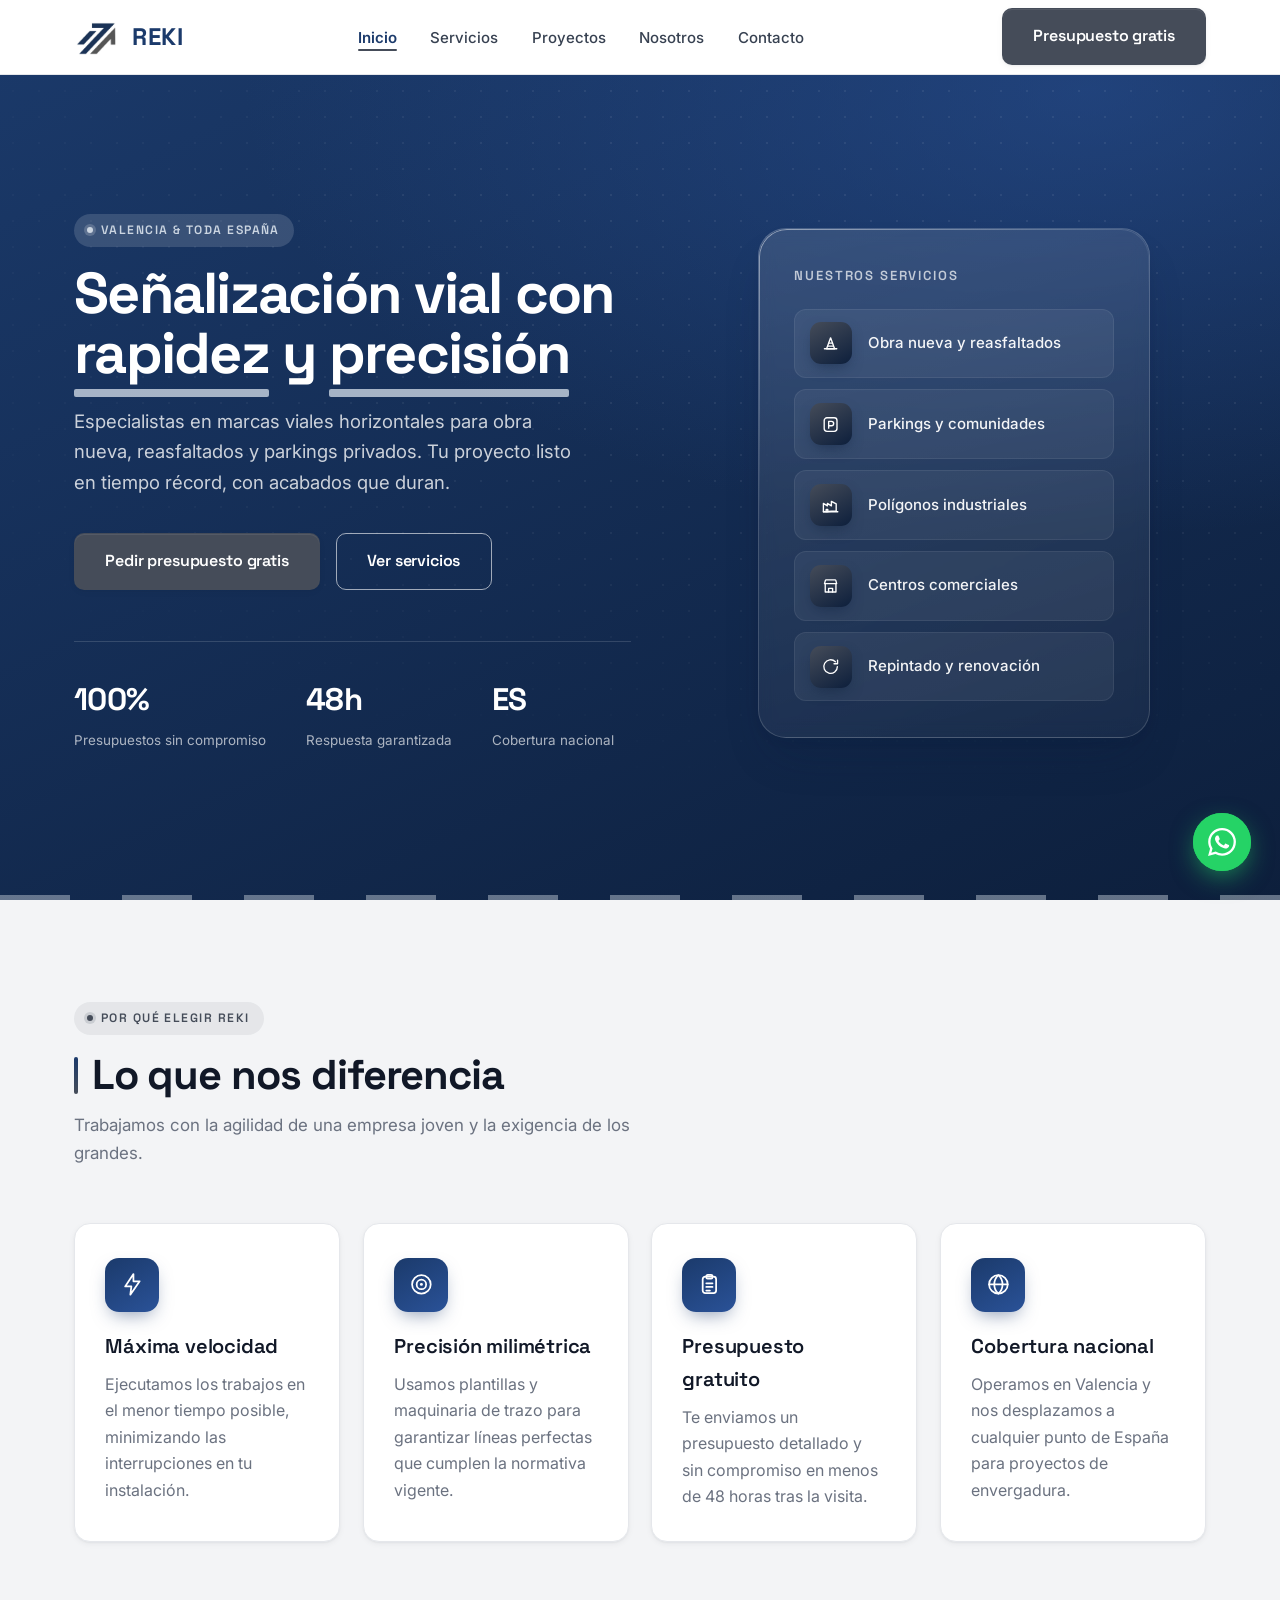
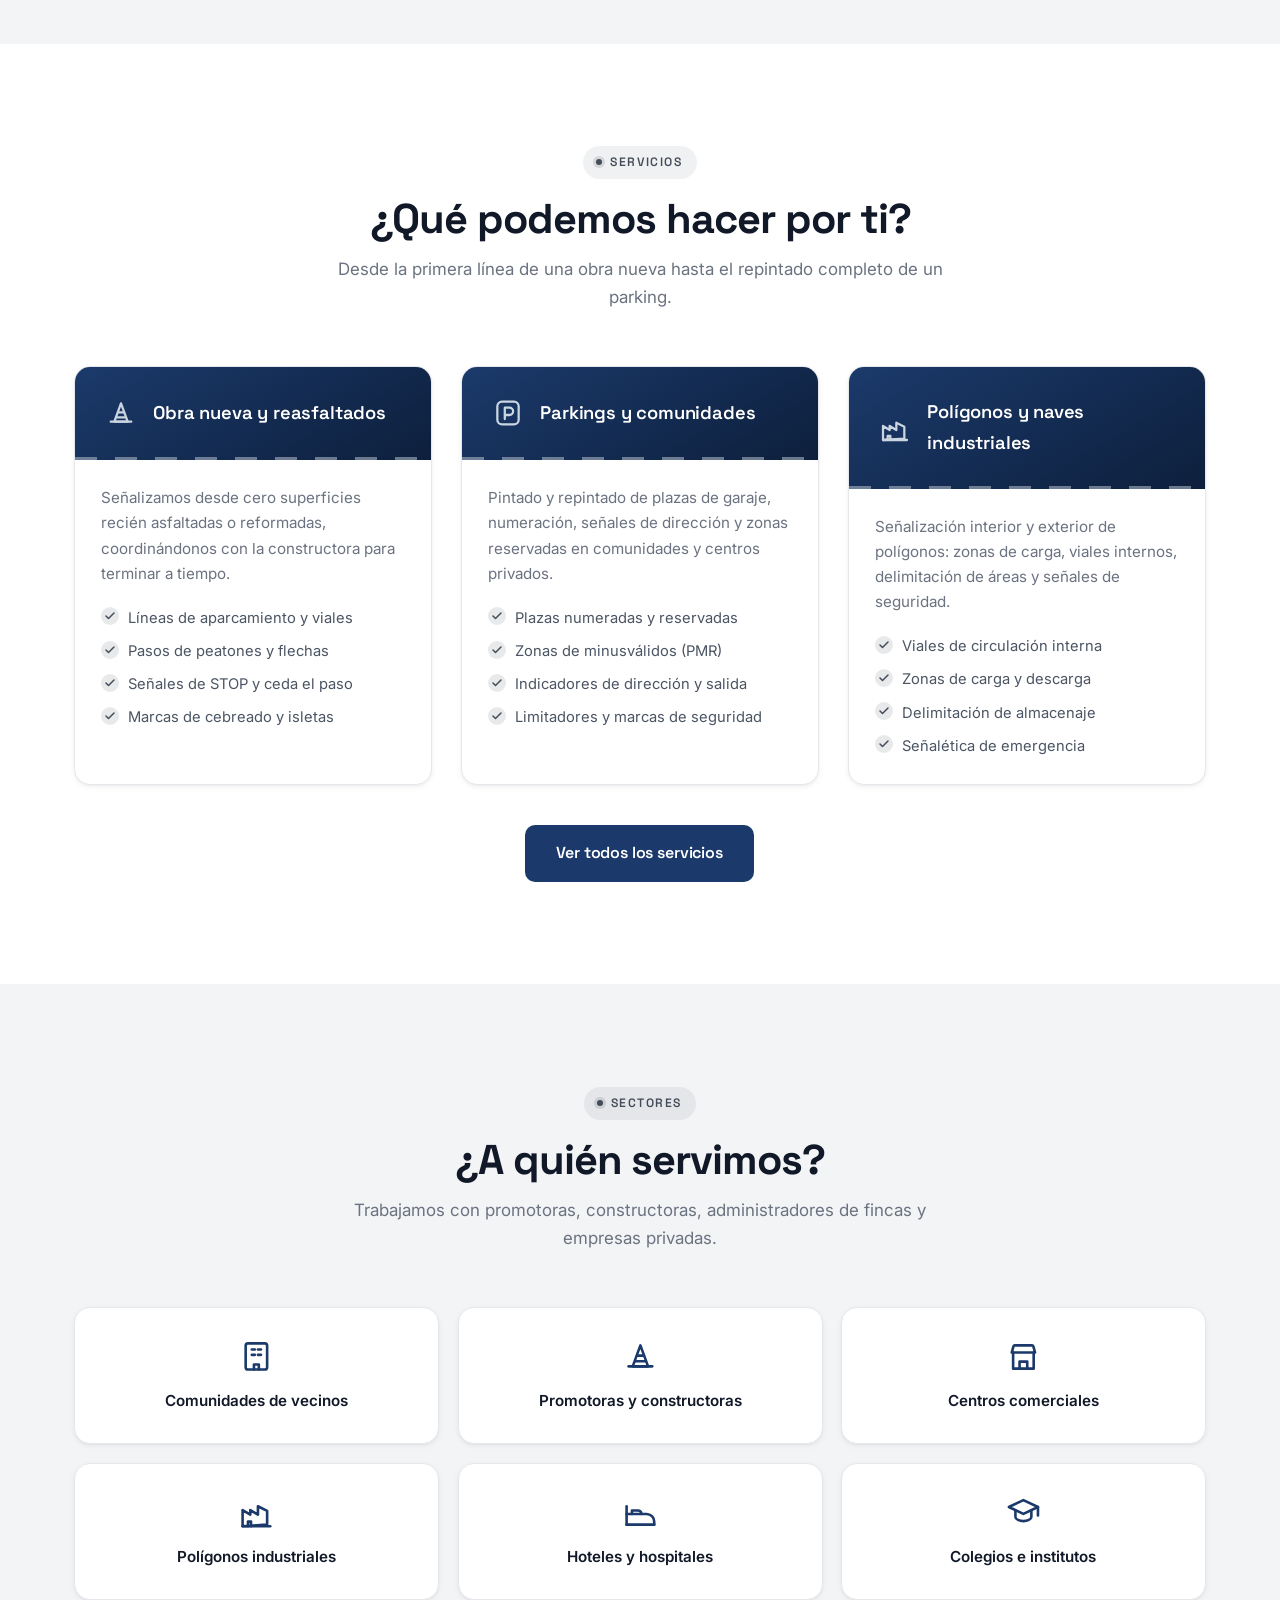
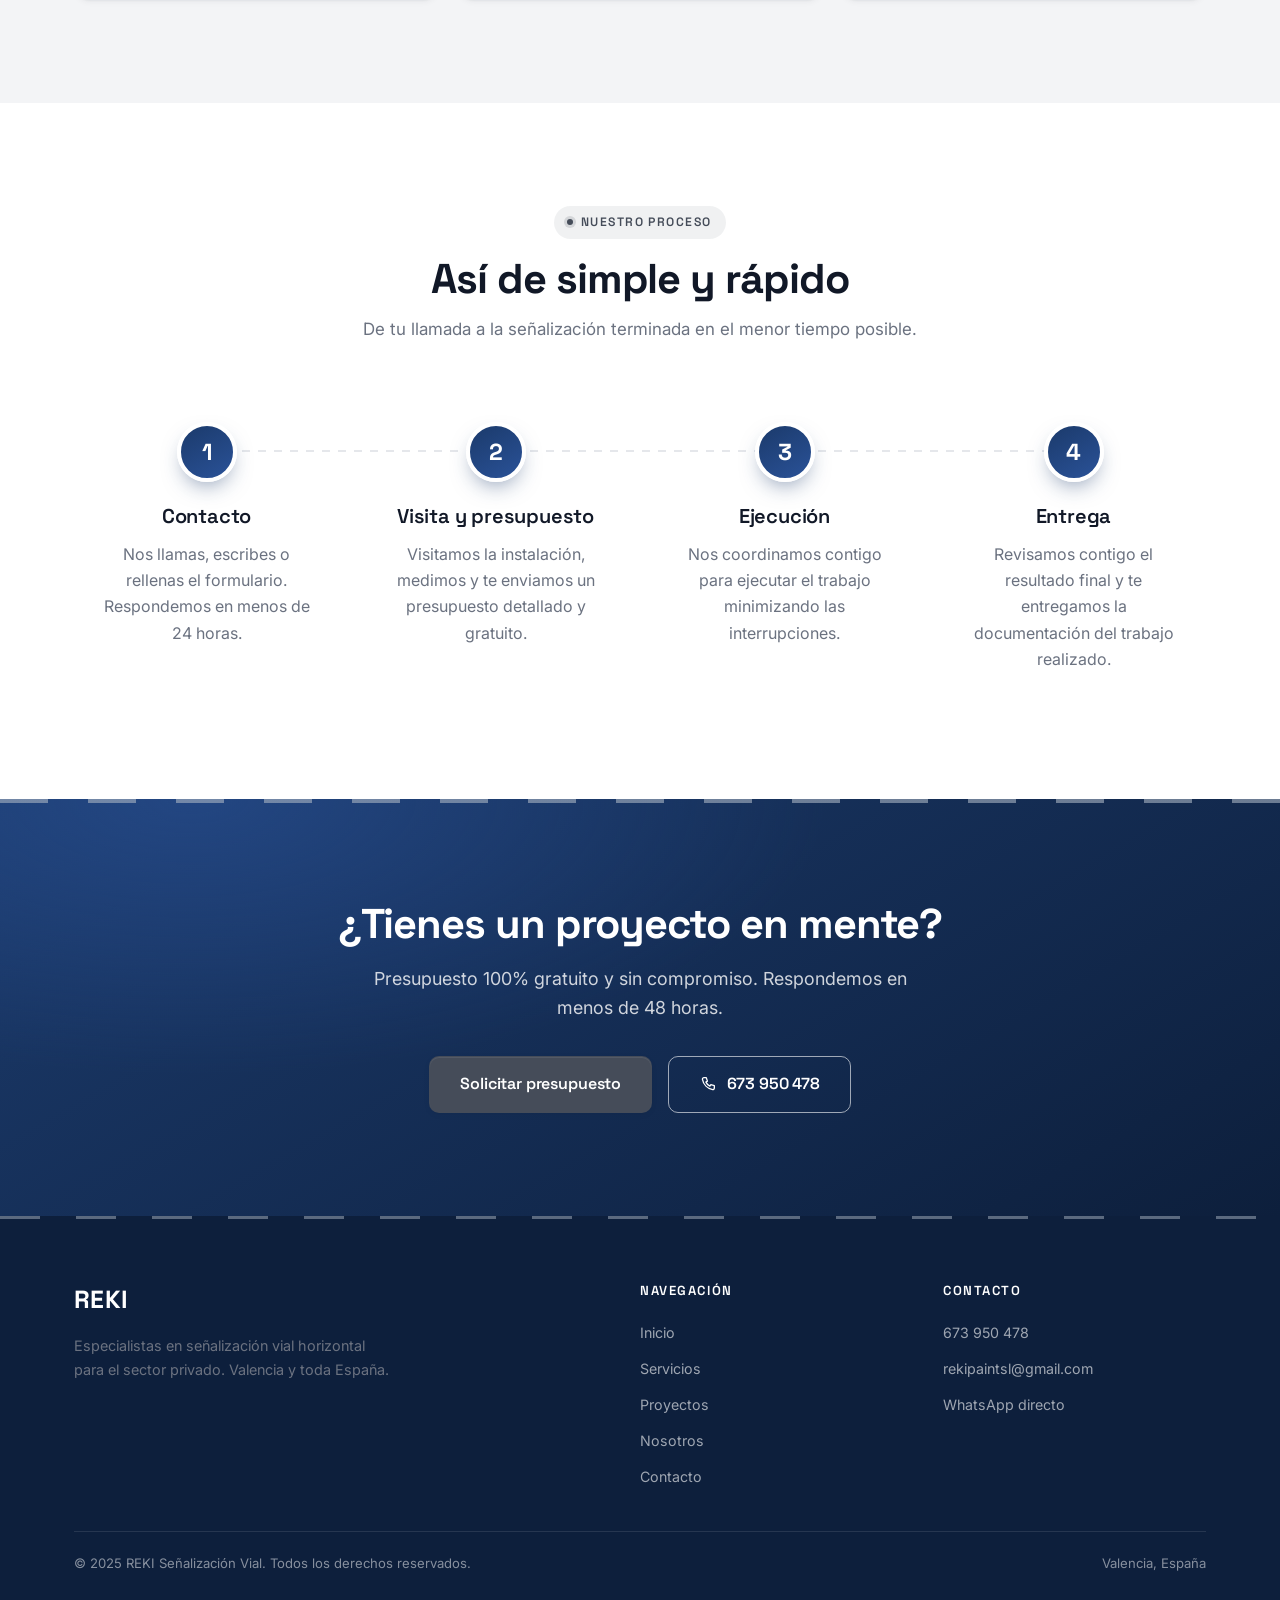
==== commit 4c2ac5bc: "Mejorar contraste, navbar sólido y cambiar icono de obra nueva - Navbar blanco sólido para que el lo" ====
--- a/index.html
+++ b/index.html
@@ -52,7 +52,7 @@
 <symbol id="i-target" viewBox="0 0 24 24" fill="none" stroke="currentColor" stroke-linecap="round" stroke-linejoin="round"><circle cx="12" cy="12" r="9"/><circle cx="12" cy="12" r="4.6"/><circle cx="12" cy="12" r="1.4" fill="currentColor" stroke="none"/></symbol>
 <symbol id="i-clipboard" viewBox="0 0 24 24" fill="none" stroke="currentColor" stroke-linecap="round" stroke-linejoin="round"><rect x="5.5" y="4.5" width="13" height="16" rx="2.5"/><rect x="9" y="2.8" width="6" height="3.6" rx="1.3"/><path d="M9 11h6M9 14.5h6M9 18h3.5"/></symbol>
 <symbol id="i-globe" viewBox="0 0 24 24" fill="none" stroke="currentColor" stroke-linecap="round" stroke-linejoin="round"><circle cx="12" cy="12" r="9"/><path d="M3 12h18"/><path d="M12 3c2.6 2.4 4 5.6 4 9s-1.4 6.6-4 9c-2.6-2.4-4-5.6-4-9s1.4-6.6 4-9z"/></symbol>
-<symbol id="i-helmet" viewBox="0 0 24 24" fill="none" stroke="currentColor" stroke-linecap="round" stroke-linejoin="round"><path d="M3.8 18.5h16.4"/><path d="M5.5 18.5a6.5 6.5 0 0 1 13 0"/><path d="M10 11.5V8.7a2 2 0 0 1 4 0v2.8"/></symbol>
+<symbol id="i-helmet" viewBox="0 0 24 24" fill="none" stroke="currentColor" stroke-linecap="round" stroke-linejoin="round"><path d="M12 4.8 17 18.5H7z"/><path d="M9.9 11.5h4.2"/><path d="M8.7 15.2h6.6"/><path d="M4.3 18.5h15.4"/></symbol>
 <symbol id="i-parking" viewBox="0 0 24 24" fill="none" stroke="currentColor" stroke-linecap="round" stroke-linejoin="round"><rect x="4" y="3.5" width="16" height="17" rx="3.5"/><path d="M9.6 16.5V8h3.5a2.75 2.75 0 0 1 0 5.5H9.6"/></symbol>
 <symbol id="i-factory" viewBox="0 0 24 24" fill="none" stroke="currentColor" stroke-linecap="round" stroke-linejoin="round"><path d="M3 21V10.5l5 3V10.5l5 3V8l6 3v9z"/><path d="M3 21h18"/><path d="M6.5 21v-3h2v3"/></symbol>
 <symbol id="i-store" viewBox="0 0 24 24" fill="none" stroke="currentColor" stroke-linecap="round" stroke-linejoin="round"><path d="M4.4 9.5h15.2l-1.1-4a1 1 0 0 0-1-.7H6.5a1 1 0 0 0-1 .7z"/><path d="M5.3 9.5V20h13.4V9.5"/><path d="M9.5 20v-4.6h5V20"/></symbol>
--- a/css/styles.css
+++ b/css/styles.css
@@ -1,6 +1,6 @@
 /* ============================================
    REKI · Señalización Vial — Sistema de estilos
-   Paleta navy + ámbar · tipografía Space Grotesk / Inter
+   Paleta navy + grafito (extraída del logotipo) · tipografía Space Grotesk / Inter
    ============================================ */
 
 :root {
@@ -12,7 +12,12 @@
   --gris-medio: #E5E7EB;
   --blanco:     #FFFFFF;
   --negro:      #111827;
-  --acento:     #F59E0B;
+
+  /* --- Grafito y plata: el segundo color del logo, en dos intensidades --- */
+  --grafito:       #454C59;
+  --grafito-oscuro:#2E333D;
+  --plata:         #A9B4C2;
+  --plata-claro:   #CBD5E1;
 
   /* --- Navy más profundo para degradados con cuerpo --- */
   --azul-noche: #0d1f3c;
@@ -34,7 +39,7 @@
   --shadow-sm:  0 1px 2px rgba(13,31,60,.05), 0 2px 6px rgba(13,31,60,.05);
   --shadow-md:  0 2px 6px rgba(13,31,60,.05), 0 12px 24px -10px rgba(13,31,60,.16);
   --shadow-lg:  0 4px 10px rgba(13,31,60,.06), 0 26px 48px -16px rgba(13,31,60,.24);
-  --shadow-amber: 0 10px 28px -8px rgba(245,158,11,.45);
+  --shadow-grafito: 0 10px 26px -8px rgba(28,31,38,.4);
   --shadow-blue:  0 16px 40px -14px rgba(27,58,107,.45);
 
   /* Alias retro-compatible: el HTML usa box-shadow:var(--sombra) inline */
@@ -62,7 +67,7 @@
 img { max-width: 100%; display: block; }
 ul { list-style: none; }
 
-::selection { background: var(--acento); color: var(--negro); }
+::selection { background: var(--plata); color: var(--azul-noche); }
 
 /* ---- TIPOGRAFÍA ---- */
 h1, h2, h3, h4 { font-family: var(--font-display); }
@@ -82,7 +87,7 @@
 p  { color: var(--gris); }
 
 .text-azul   { color: var(--azul); }
-.text-acento { color: var(--acento); }
+.text-acento { color: var(--grafito); }
 .text-center { text-align: center; }
 
 /* ---- Iconos SVG (heredan el tamaño del font-size del contenedor) ---- */
@@ -125,14 +130,14 @@
 .btn .ico { font-size: 1.15em; }
 
 .btn-primary {
-  background: var(--acento);
-  color: #1d1402;
-  box-shadow: 0 1px 0 rgba(255,255,255,.4) inset, var(--shadow-sm);
+  background: var(--grafito);
+  color: var(--blanco);
+  box-shadow: 0 1px 0 rgba(255,255,255,.08) inset, var(--shadow-sm);
 }
 .btn-primary:hover {
-  background: #ffb528;
+  background: var(--grafito-oscuro);
   transform: translateY(-3px);
-  box-shadow: var(--shadow-amber);
+  box-shadow: var(--shadow-grafito);
 }
 .btn-outline {
   background: transparent;
@@ -161,8 +166,8 @@
   display: inline-flex;
   align-items: center;
   gap: .5rem;
-  background: rgba(245,158,11,.12);
-  color: #b45309;
+  background: rgba(69,76,89,.08);
+  color: var(--grafito);
   font-family: var(--font-display);
   font-size: .76rem;
   font-weight: 600;
@@ -176,8 +181,8 @@
   content: '';
   width: 6px; height: 6px;
   border-radius: 50%;
-  background: var(--acento);
-  box-shadow: 0 0 0 3px rgba(245,158,11,.18);
+  background: var(--grafito);
+  box-shadow: 0 0 0 3px rgba(69,76,89,.16);
 }
 
 /* ============================================
@@ -187,16 +192,13 @@
   position: fixed;
   top: 0; left: 0; right: 0;
   z-index: 1000;
-  background: rgba(255,255,255,.85);
-  backdrop-filter: saturate(160%) blur(14px);
-  -webkit-backdrop-filter: saturate(160%) blur(14px);
-  border-bottom: 1px solid transparent;
+  background: #ffffff;
+  border-bottom: 1px solid var(--gris-medio);
   transition: box-shadow .4s var(--ease-out),
-              background .4s var(--ease-out),
               border-color .4s var(--ease-out);
 }
 .navbar.scrolled {
-  background: rgba(255,255,255,.96);
+  background: #ffffff;
   box-shadow: var(--shadow-md);
   border-bottom-color: var(--gris-medio);
 }
@@ -247,7 +249,7 @@
   position: absolute;
   bottom: 0; left: 0;
   width: 0; height: 2px;
-  background: var(--acento);
+  background: var(--grafito);
   border-radius: 2px;
   transition: width .3s var(--ease-out);
 }
@@ -315,10 +317,10 @@
   height: 5px;
   background: repeating-linear-gradient(
     90deg,
-    var(--acento) 0 70px,
+    var(--plata) 0 70px,
     transparent 70px 122px
   );
-  opacity: .9;
+  opacity: .55;
 }
 
 .hero__content {
@@ -332,10 +334,10 @@
 }
 
 .hero__text .badge {
-  background: rgba(245,158,11,.16);
-  color: #fcd34d;
-}
-.hero__text .badge::before { box-shadow: 0 0 0 3px rgba(245,158,11,.22); }
+  background: rgba(255,255,255,.14);
+  color: var(--plata-claro);
+}
+.hero__text .badge::before { background: var(--plata-claro); box-shadow: 0 0 0 3px rgba(255,255,255,.18); }
 
 .hero__text h1 {
   color: var(--blanco);
@@ -343,7 +345,7 @@
 }
 .hero__text h1 em {
   font-style: normal;
-  color: var(--acento);
+  color: var(--blanco);
   position: relative;
   white-space: nowrap;
 }
@@ -352,9 +354,9 @@
   content: '';
   position: absolute;
   left: 0; right: 0; bottom: -.12em;
-  height: .12em;
-  background: var(--acento);
-  opacity: .35;
+  height: .14em;
+  background: var(--plata-claro);
+  opacity: .8;
   border-radius: 2px;
 }
 
@@ -380,7 +382,7 @@
   font-size: 1.95rem;
   font-weight: 700;
   letter-spacing: -.02em;
-  color: var(--acento);
+  color: var(--blanco);
 }
 .hero__stat span {
   font-size: .84rem;
@@ -454,15 +456,15 @@
 }
 .hero__card-item .icon {
   width: 42px; height: 42px;
-  background: linear-gradient(150deg, var(--acento), #d97706);
+  background: linear-gradient(150deg, var(--grafito), var(--azul-noche));
   border-radius: 11px;
   display: flex;
   align-items: center;
   justify-content: center;
   font-size: 1.2rem;
-  color: #1d1402;
+  color: var(--blanco);
   flex-shrink: 0;
-  box-shadow: 0 6px 14px -4px rgba(245,158,11,.5);
+  box-shadow: 0 6px 14px -4px rgba(13,31,60,.5);
 }
 
 /* ============================================
@@ -492,7 +494,7 @@
   position: absolute;
   left: 0; top: .12em; bottom: .12em;
   width: 4px; border-radius: 2px;
-  background: linear-gradient(var(--acento), #d97706);
+  background: linear-gradient(var(--azul), var(--grafito));
 }
 
 /* ============================================
@@ -521,7 +523,7 @@
   position: absolute;
   top: 0; left: 0; right: 0;
   height: 3px;
-  background: linear-gradient(90deg, var(--azul), var(--acento));
+  background: linear-gradient(90deg, var(--azul), var(--grafito));
   transform: scaleX(0);
   transform-origin: left;
   transition: transform .45s var(--ease-out);
@@ -585,12 +587,12 @@
   position: absolute;
   bottom: 0; left: 0; right: 0;
   height: 3px;
-  background: repeating-linear-gradient(90deg, var(--acento) 0 22px, transparent 22px 40px);
-  opacity: .8;
+  background: repeating-linear-gradient(90deg, var(--plata) 0 22px, transparent 22px 40px);
+  opacity: .6;
 }
 .servicio-card__header .icon {
   font-size: 2rem;
-  color: var(--acento);
+  color: var(--plata-claro);
   display: inline-flex;
 }
 .servicio-card__header h3 {
@@ -614,8 +616,8 @@
   margin-top: .12em;
   flex-shrink: 0;
   border-radius: 50%;
-  background-color: rgba(245,158,11,.16);
-  background-image: url("data:image/svg+xml,%3Csvg xmlns='http://www.w3.org/2000/svg' width='12' height='12' viewBox='0 0 24 24' fill='none' stroke='%23b45309' stroke-width='3' stroke-linecap='round' stroke-linejoin='round'%3E%3Cpolyline points='20 6 9 17 4 12'/%3E%3C/svg%3E");
+  background-color: rgba(69,76,89,.12);
+  background-image: url("data:image/svg+xml,%3Csvg xmlns='http://www.w3.org/2000/svg' width='12' height='12' viewBox='0 0 24 24' fill='none' stroke='%23454c59' stroke-width='3' stroke-linecap='round' stroke-linejoin='round'%3E%3Cpolyline points='20 6 9 17 4 12'/%3E%3C/svg%3E");
   background-repeat: no-repeat;
   background-position: center;
 }
@@ -720,7 +722,8 @@
   position: absolute;
   top: 0; left: 0; right: 0;
   height: 4px;
-  background: repeating-linear-gradient(90deg, var(--acento) 0 48px, transparent 48px 88px);
+  background: repeating-linear-gradient(90deg, var(--plata) 0 48px, transparent 48px 88px);
+  opacity: .6;
 }
 .cta-banner h2 { color: var(--blanco); margin-bottom: 1rem; }
 .cta-banner p { color: rgba(255,255,255,.8); font-size: 1.12rem; margin-bottom: 2.1rem; max-width: 560px; margin-left: auto; margin-right: auto; }
@@ -882,8 +885,8 @@
   position: absolute;
   top: 0; left: 0; right: 0;
   height: 3px;
-  background: repeating-linear-gradient(90deg, var(--acento) 0 40px, transparent 40px 76px);
-  opacity: .85;
+  background: repeating-linear-gradient(90deg, var(--plata) 0 40px, transparent 40px 76px);
+  opacity: .5;
 }
 .footer__grid {
   display: grid;
@@ -915,7 +918,7 @@
   color: rgba(255,255,255,.6);
   transition: color .2s ease, padding-left .2s ease;
 }
-.footer ul a:hover { color: var(--acento); padding-left: 4px; }
+.footer ul a:hover { color: var(--plata-claro); padding-left: 4px; }
 
 .footer__bottom {
   border-top: 1px solid rgba(255,255,255,.1);
@@ -991,7 +994,8 @@
   position: absolute;
   bottom: 0; left: 0; right: 0;
   height: 4px;
-  background: repeating-linear-gradient(90deg, var(--acento) 0 48px, transparent 48px 88px);
+  background: repeating-linear-gradient(90deg, var(--plata) 0 48px, transparent 48px 88px);
+  opacity: .6;
 }
 .page-hero h1 { color: var(--blanco); margin-bottom: .8rem; }
 .page-hero p { color: rgba(255,255,255,.78); font-size: 1.12rem; max-width: 620px; margin: 0 auto; }
@@ -1003,7 +1007,7 @@
   color: rgba(255,255,255,.5);
   margin-bottom: 1.1rem;
 }
-.breadcrumb a { color: var(--acento); transition: opacity .2s; }
+.breadcrumb a { color: var(--plata-claro); transition: opacity .2s; }
 .breadcrumb a:hover { opacity: .75; }
 .breadcrumb span { color: rgba(255,255,255,.4); }
 
@@ -1102,7 +1106,7 @@
 }
 
 :focus-visible {
-  outline: 3px solid var(--acento);
+  outline: 3px solid var(--azul-claro);
   outline-offset: 2px;
   border-radius: 4px;
 }
